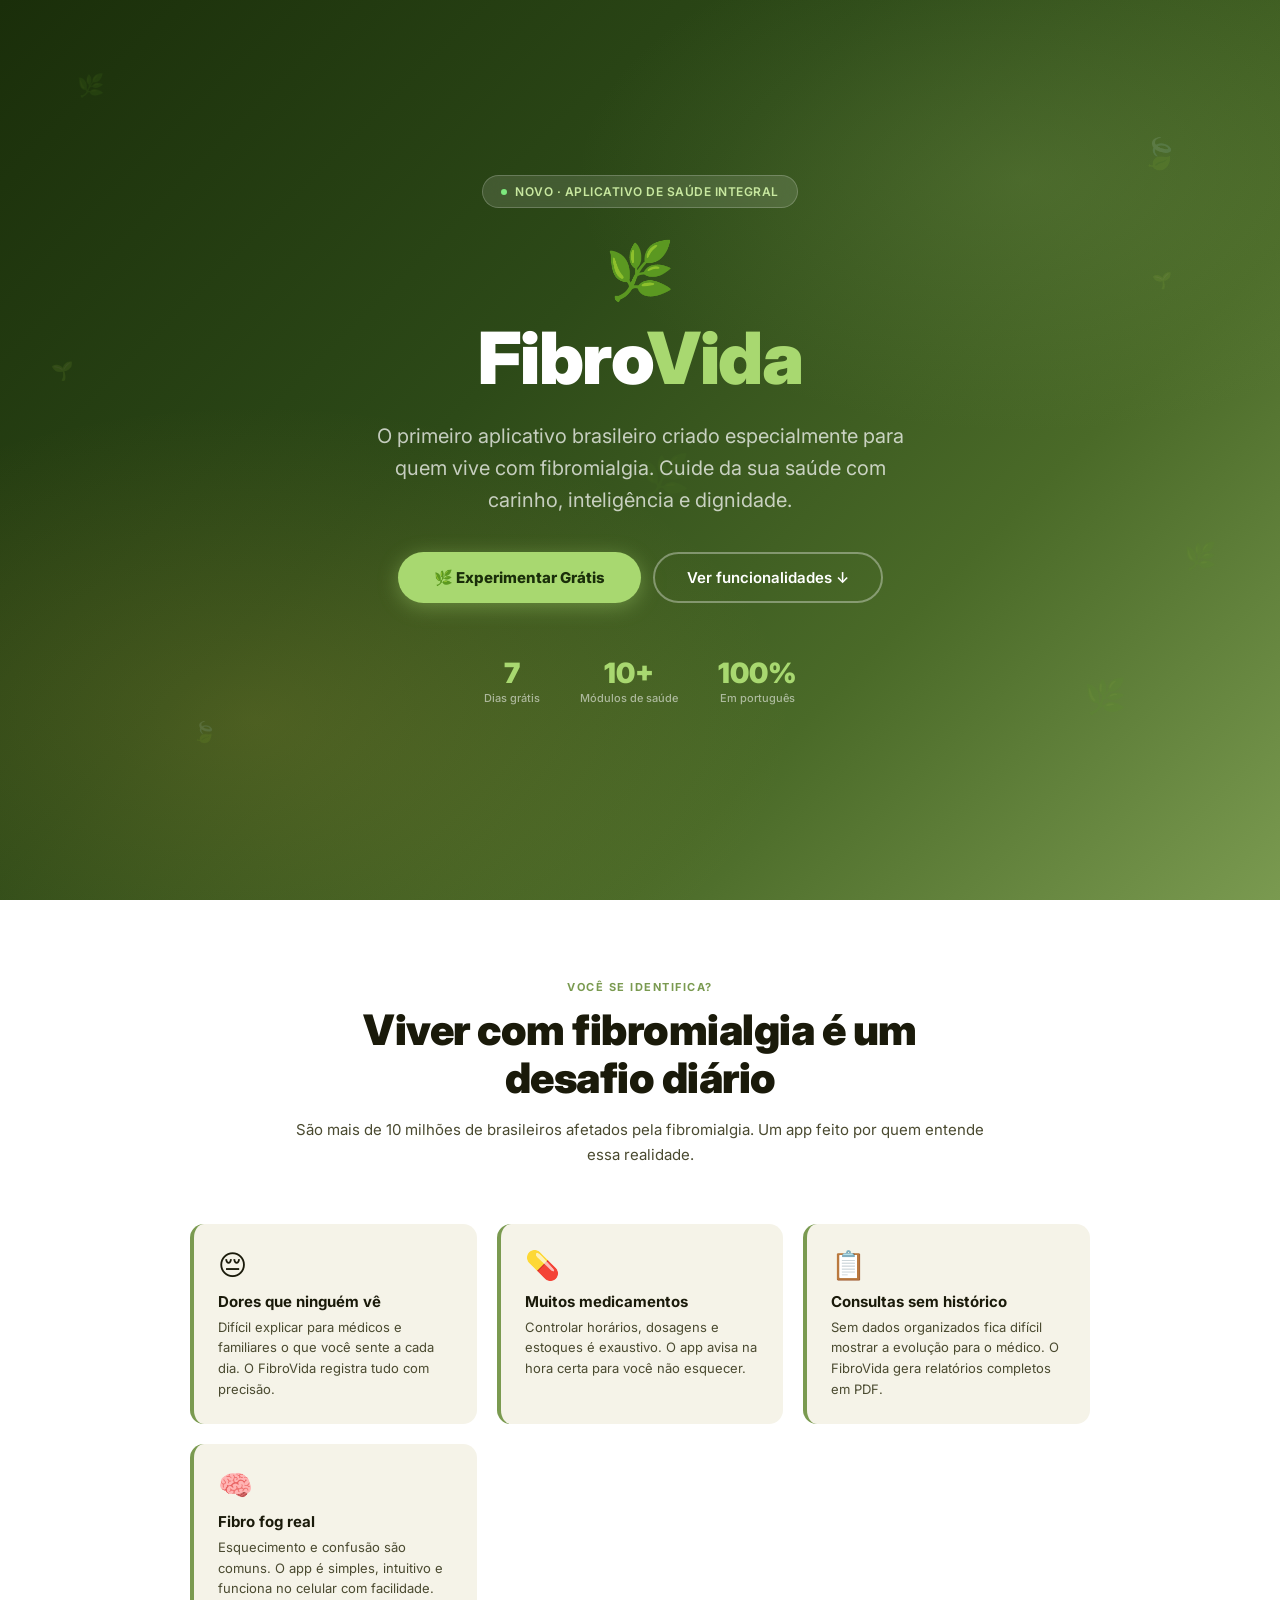
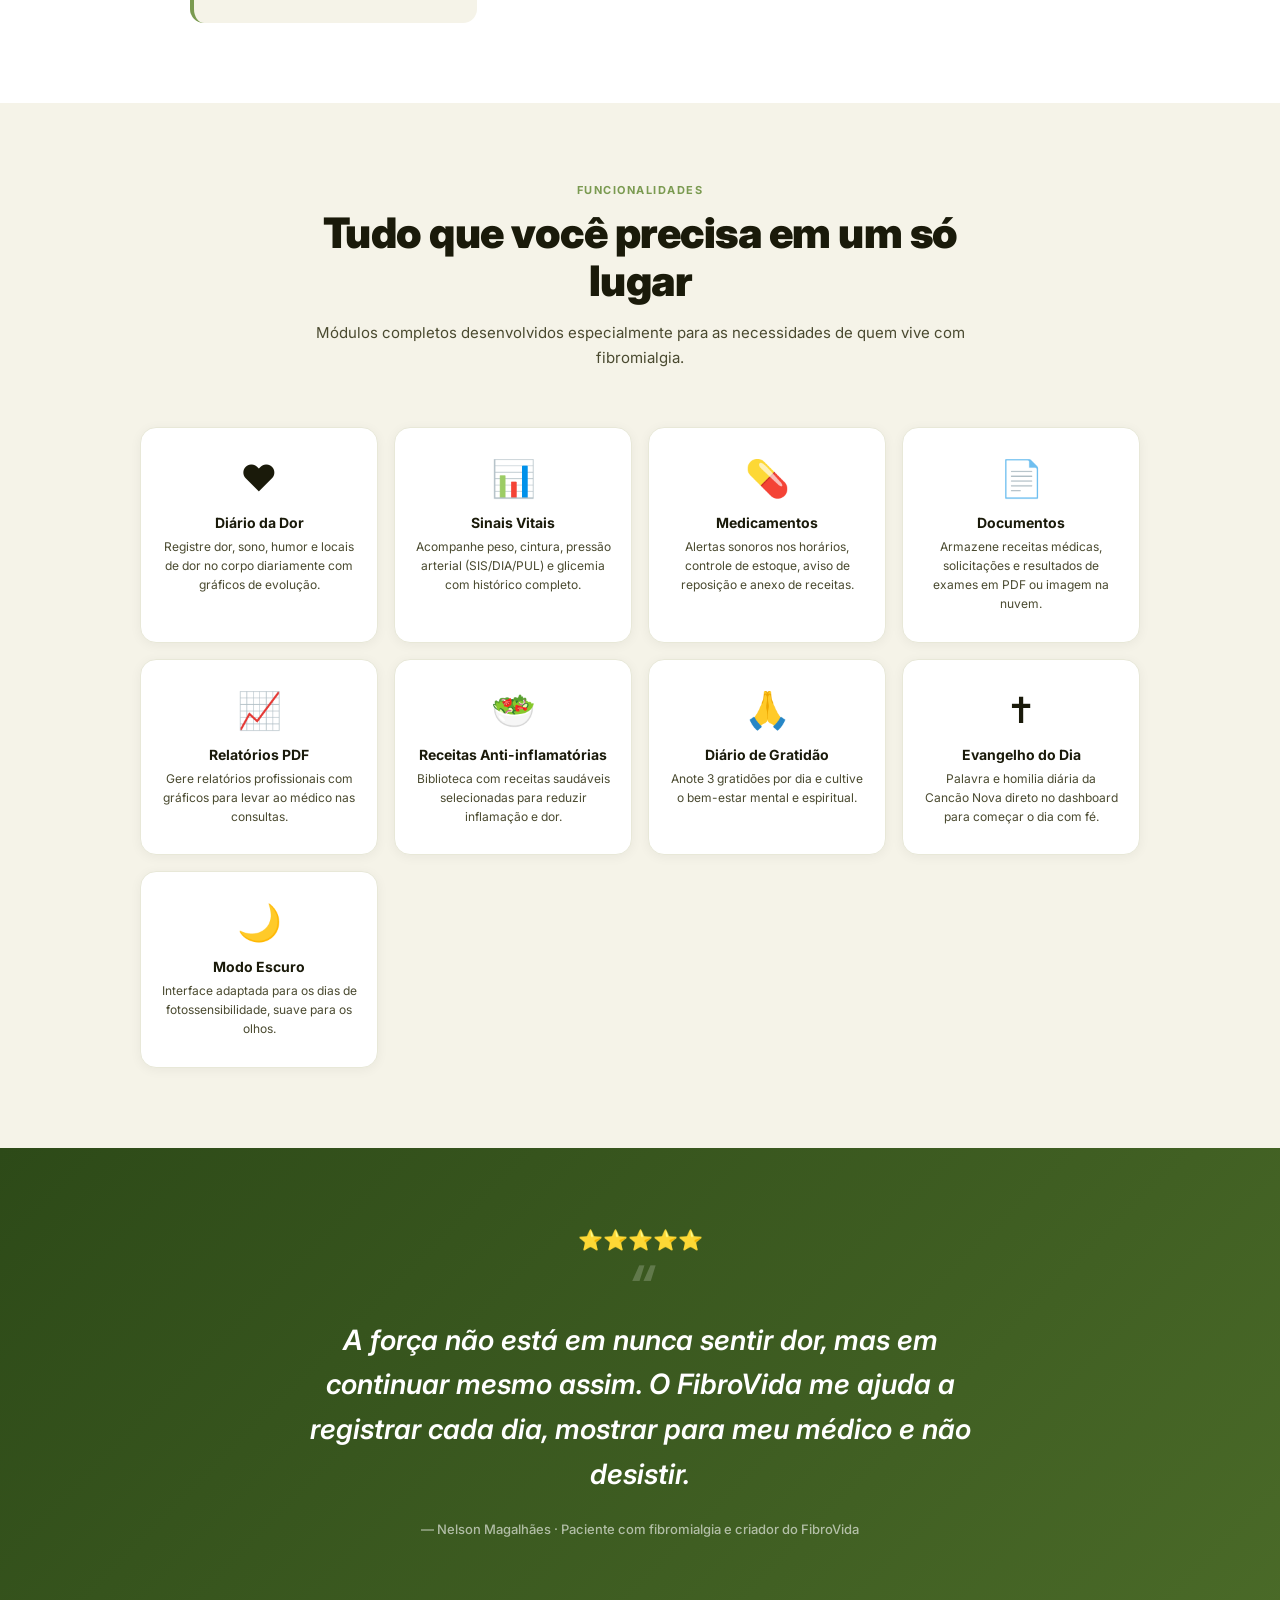
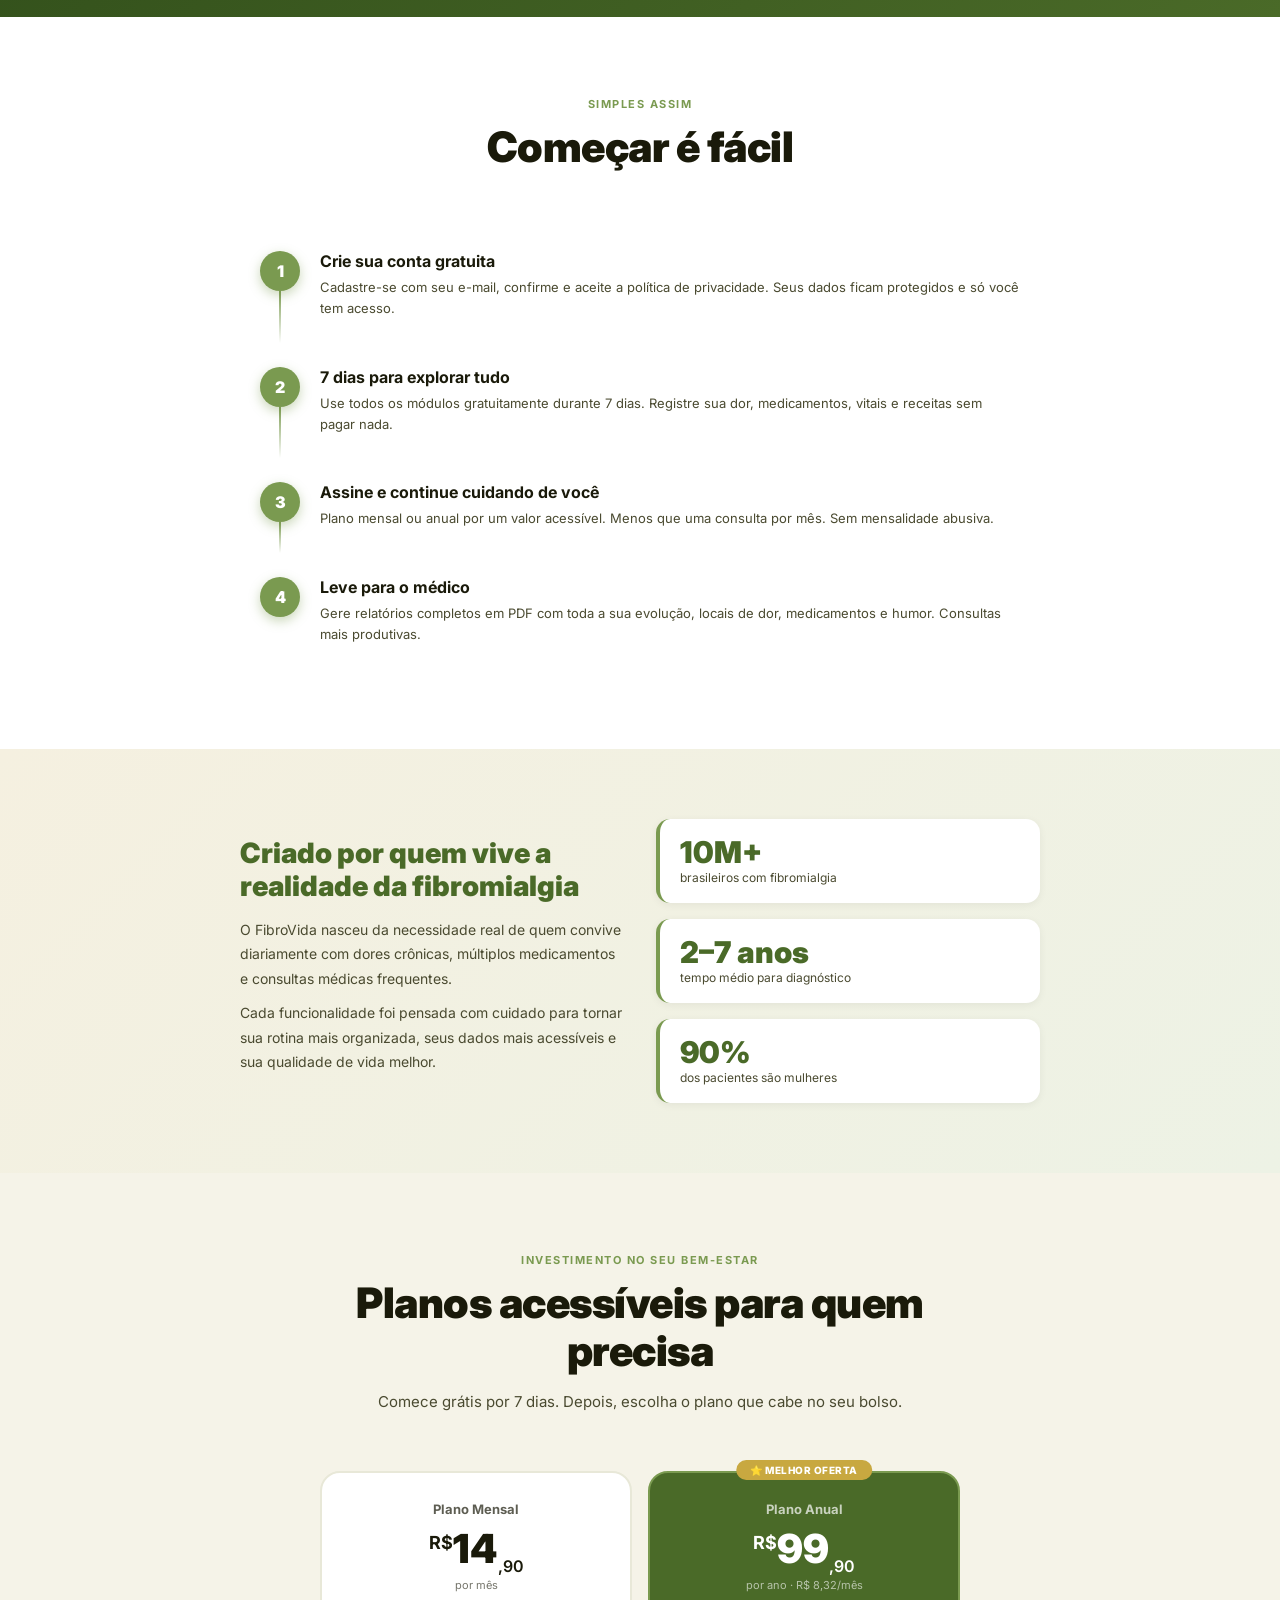
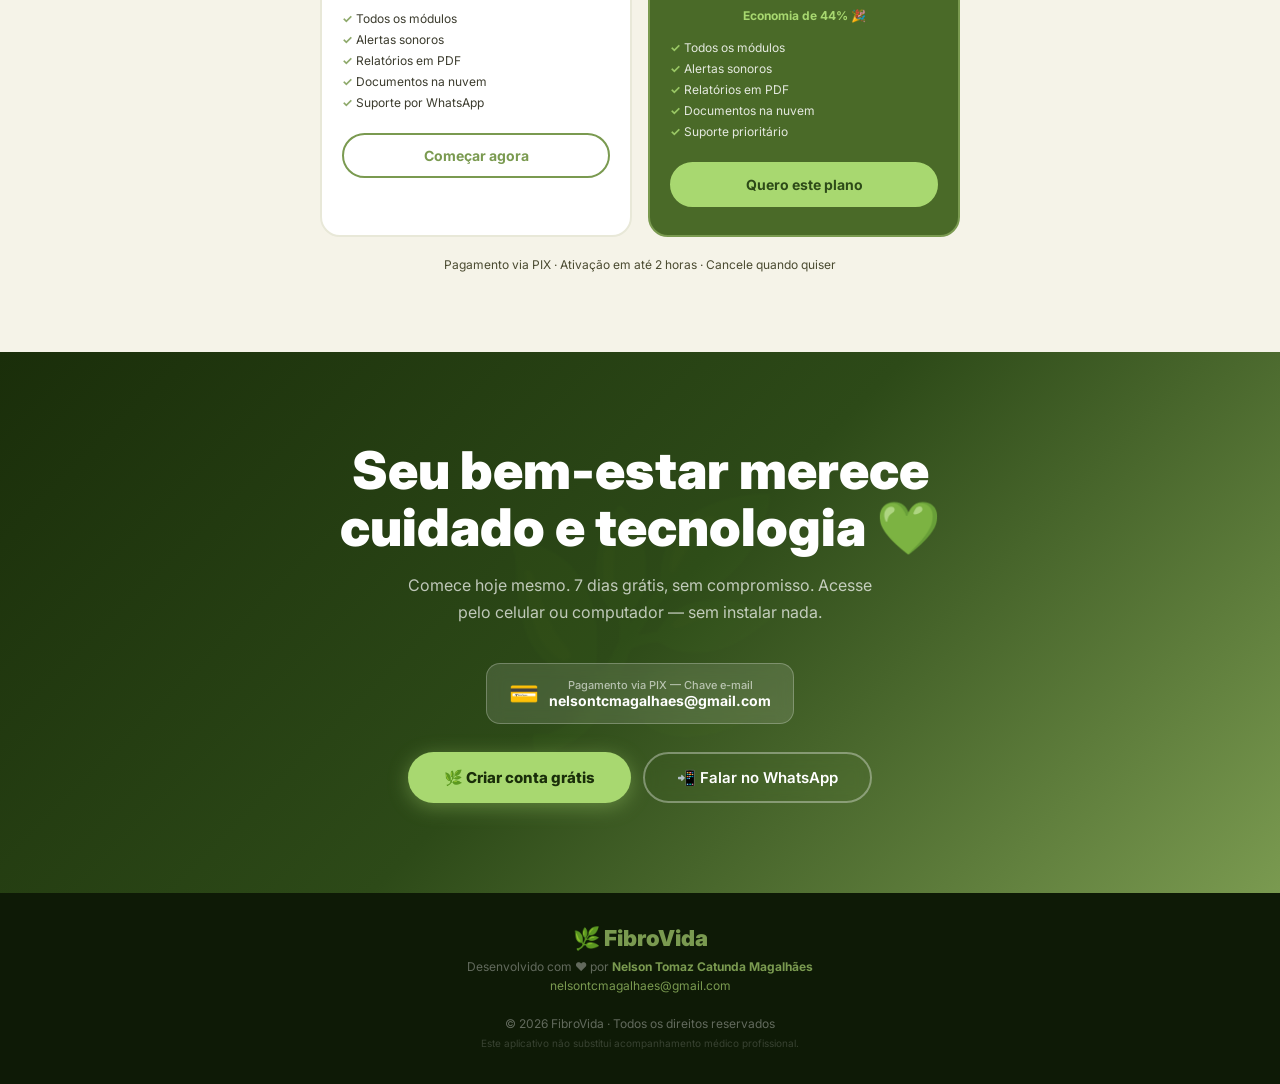
==== apresentacao.html @ b227aeb2 "🌿 FibroVida — versão inicial completa App para gerenciamento de fibromialgia com: - Diário da dor, s" ====
<!DOCTYPE html>
<html lang="pt-BR">
<head>
  <meta charset="UTF-8" />
  <meta name="viewport" content="width=device-width, initial-scale=1.0" />
  <title>FibroVida — Seu bem-estar em primeiro lugar</title>
  <link rel="preconnect" href="https://fonts.googleapis.com" />
  <link href="https://fonts.googleapis.com/css2?family=Inter:wght@300;400;500;600;700;800;900&display=swap" rel="stylesheet" />
  <style>
    *, *::before, *::after { box-sizing: border-box; margin: 0; padding: 0; }

    :root {
      --green:      #7a9a50;
      --green-dark: #4a6a28;
      --green-deep: #2d4a18;
      --gold:       #c8a840;
      --cream:      #f5f3e8;
      --white:      #ffffff;
      --text:       #1a1a0a;
      --text2:      #4a4a30;
    }

    html { scroll-behavior: smooth; }

    body {
      font-family: 'Inter', system-ui, sans-serif;
      background: var(--cream);
      color: var(--text);
      overflow-x: hidden;
    }

    /* ── HERO ── */
    .hero {
      min-height: 100vh;
      background: linear-gradient(135deg, #1a2e0a 0%, #2d4a18 40%, #4a6a28 70%, #7a9a50 100%);
      display: flex; flex-direction: column;
      align-items: center; justify-content: center;
      padding: 60px 24px 80px;
      position: relative; overflow: hidden;
      text-align: center;
    }

    .hero::before {
      content: "";
      position: absolute; inset: 0;
      background:
        radial-gradient(ellipse 60% 50% at 20% 80%, rgba(200,168,64,.18) 0%, transparent 70%),
        radial-gradient(ellipse 50% 40% at 80% 20%, rgba(122,154,80,.25) 0%, transparent 70%);
      pointer-events: none;
    }

    .hero-leaves {
      position: absolute; inset: 0; pointer-events: none; overflow: hidden;
    }
    .leaf {
      position: absolute; font-size: 28px; opacity: .12;
      animation: floatLeaf 8s ease-in-out infinite;
    }
    .leaf:nth-child(1)  { top:8%;  left:6%;  animation-delay:0s;    font-size:22px; }
    .leaf:nth-child(2)  { top:15%; right:8%; animation-delay:1.5s;  font-size:30px; }
    .leaf:nth-child(3)  { top:40%; left:4%;  animation-delay:3s;    font-size:18px; }
    .leaf:nth-child(4)  { top:60%; right:5%; animation-delay:2s;    font-size:26px; }
    .leaf:nth-child(5)  { top:80%; left:15%; animation-delay:4.5s;  font-size:20px; }
    .leaf:nth-child(6)  { top:75%; right:12%;animation-delay:1s;    font-size:34px; }
    .leaf:nth-child(7)  { top:30%; left:90%; animation-delay:5s;    font-size:16px; }
    .leaf:nth-child(8)  { top:50%; left:50%; animation-delay:2.5s;  font-size:40px; opacity:.06; }

    @keyframes floatLeaf {
      0%,100% { transform: translateY(0) rotate(0deg); }
      33%      { transform: translateY(-14px) rotate(8deg); }
      66%      { transform: translateY(8px) rotate(-5deg); }
    }

    .hero-badge {
      display: inline-flex; align-items: center; gap: 8px;
      background: rgba(255,255,255,.12); backdrop-filter: blur(8px);
      border: 1px solid rgba(255,255,255,.2);
      border-radius: 30px; padding: 8px 18px;
      color: #c8e8a0; font-size: 12px; font-weight: 600;
      letter-spacing: .5px; text-transform: uppercase;
      margin-bottom: 28px;
      animation: fadeDown .8s ease both;
    }
    .badge-dot { width: 6px; height: 6px; border-radius: 50%; background: #7de87d; animation: pulseDot 1.6s ease infinite; }
    @keyframes pulseDot { 0%,100%{opacity:1;transform:scale(1)} 50%{opacity:.5;transform:scale(.7)} }

    .hero-logo { font-size: 56px; margin-bottom: 16px; animation: fadeDown .8s .1s ease both; }

    .hero-title {
      font-size: clamp(38px, 8vw, 72px);
      font-weight: 900; color: #fff;
      line-height: 1.05; margin-bottom: 8px;
      letter-spacing: -1.5px;
      animation: fadeDown .8s .2s ease both;
    }
    .hero-title span { color: #a8d870; }

    .hero-sub {
      font-size: clamp(14px, 3vw, 20px);
      color: rgba(255,255,255,.72); font-weight: 400;
      max-width: 540px; line-height: 1.6;
      margin: 16px auto 36px;
      animation: fadeDown .8s .3s ease both;
    }

    .hero-btns {
      display: flex; flex-wrap: wrap; gap: 12px;
      justify-content: center;
      animation: fadeDown .8s .4s ease both;
    }
    .btn-hero-primary {
      background: #a8d870; color: #1a2e0a;
      border: none; border-radius: 50px;
      padding: 16px 36px; font-size: 15px; font-weight: 800;
      cursor: pointer; text-decoration: none; display: inline-block;
      box-shadow: 0 4px 20px rgba(168,216,112,.4);
      transition: transform .2s, box-shadow .2s;
    }
    .btn-hero-primary:hover { transform: translateY(-2px); box-shadow: 0 8px 30px rgba(168,216,112,.5); }

    .btn-hero-outline {
      background: transparent; color: #fff;
      border: 2px solid rgba(255,255,255,.35); border-radius: 50px;
      padding: 14px 32px; font-size: 15px; font-weight: 600;
      cursor: pointer; text-decoration: none; display: inline-block;
      backdrop-filter: blur(8px);
      transition: border-color .2s, background .2s;
    }
    .btn-hero-outline:hover { border-color: #fff; background: rgba(255,255,255,.1); }

    .hero-stats {
      display: flex; gap: 40px; margin-top: 56px;
      animation: fadeDown .8s .5s ease both;
    }
    .hstat { text-align: center; }
    .hstat-val { font-size: 28px; font-weight: 900; color: #a8d870; line-height: 1; }
    .hstat-lbl { font-size: 11px; color: rgba(255,255,255,.55); margin-top: 4px; font-weight: 500; }

    @keyframes fadeDown {
      from { opacity:0; transform: translateY(-20px); }
      to   { opacity:1; transform: translateY(0); }
    }

    /* ── SEÇÃO GENÉRICA ── */
    .section { padding: 80px 24px; }
    .section-center { text-align: center; max-width: 700px; margin: 0 auto 56px; }
    .section-eyebrow {
      font-size: 11px; font-weight: 700; letter-spacing: 1.5px;
      text-transform: uppercase; color: var(--green);
      margin-bottom: 12px;
    }
    .section-title {
      font-size: clamp(26px, 5vw, 42px); font-weight: 900;
      color: var(--text); line-height: 1.15; letter-spacing: -.5px;
    }
    .section-desc { font-size: 15px; color: var(--text2); line-height: 1.7; margin-top: 14px; }

    /* ── PROBLEMA ── */
    .problema { background: #fff; }
    .problema-grid {
      max-width: 900px; margin: 0 auto;
      display: grid; grid-template-columns: repeat(auto-fit, minmax(240px,1fr));
      gap: 20px;
    }
    .problema-item {
      background: var(--cream); border-radius: 14px;
      padding: 24px; border-left: 4px solid var(--green);
    }
    .problema-item .pi-icon { font-size: 28px; margin-bottom: 10px; }
    .problema-item h3 { font-size: 15px; font-weight: 700; color: var(--text); margin-bottom: 6px; }
    .problema-item p  { font-size: 13px; color: var(--text2); line-height: 1.6; }

    /* ── FEATURES ── */
    .features { background: var(--cream); }
    .features-grid {
      max-width: 1000px; margin: 0 auto;
      display: grid; grid-template-columns: repeat(auto-fit, minmax(200px,1fr));
      gap: 16px;
    }
    .feat-card {
      background: #fff; border-radius: 16px;
      padding: 28px 20px; text-align: center;
      border: 1px solid #e8e8d8;
      box-shadow: 0 2px 12px rgba(0,0,0,.05);
      transition: transform .2s, box-shadow .2s;
    }
    .feat-card:hover { transform: translateY(-4px); box-shadow: 0 8px 24px rgba(0,0,0,.10); }
    .feat-icon { font-size: 36px; margin-bottom: 14px; display: block; }
    .feat-name { font-size: 14px; font-weight: 700; color: var(--text); margin-bottom: 6px; }
    .feat-desc { font-size: 12px; color: var(--text2); line-height: 1.6; }

    /* ── DEPOIMENTO ── */
    .depoimento {
      background: linear-gradient(135deg, var(--green-deep) 0%, var(--green-dark) 100%);
      padding: 80px 24px; text-align: center;
    }
    .depoimento-quote {
      font-size: clamp(18px, 4vw, 28px); font-weight: 600;
      color: #fff; line-height: 1.6; max-width: 680px;
      margin: 0 auto 24px; font-style: italic;
    }
    .depoimento-quote::before { content: "\201C"; font-size: 60px; color: rgba(255,255,255,.2); display: block; line-height: .5; margin-bottom: 16px; }
    .depoimento-autor { font-size: 13px; color: rgba(255,255,255,.6); font-weight: 500; }
    .depoimento-stars { font-size: 20px; margin-bottom: 20px; color: #f0c040; }

    /* ── COMO FUNCIONA ── */
    .como { background: #fff; }
    .como-steps {
      max-width: 760px; margin: 0 auto;
      display: flex; flex-direction: column; gap: 0;
    }
    .como-step {
      display: flex; gap: 20px; align-items: flex-start;
      padding: 24px 0; position: relative;
    }
    .como-step:not(:last-child)::after {
      content: ""; position: absolute;
      left: 19px; top: 64px; bottom: 0;
      width: 2px; background: linear-gradient(to bottom, var(--green) 0%, transparent 100%);
    }
    .step-num {
      width: 40px; height: 40px; border-radius: 50%;
      background: var(--green); color: #fff;
      display: flex; align-items: center; justify-content: center;
      font-size: 16px; font-weight: 900; flex-shrink: 0;
      box-shadow: 0 4px 12px rgba(122,154,80,.4);
    }
    .step-body h3 { font-size: 16px; font-weight: 700; color: var(--text); margin-bottom: 6px; }
    .step-body p  { font-size: 13px; color: var(--text2); line-height: 1.6; }

    /* ── PLANOS ── */
    .planos { background: var(--cream); }
    .planos-grid {
      max-width: 640px; margin: 0 auto;
      display: grid; grid-template-columns: 1fr 1fr; gap: 16px;
    }
    .plano-card {
      background: #fff; border: 2px solid #e8e8d8;
      border-radius: 20px; padding: 28px 20px; text-align: center;
      position: relative; transition: transform .2s;
    }
    .plano-card:hover { transform: translateY(-3px); }
    .plano-card.destaque { border-color: var(--green); background: var(--green-dark); color: #fff; }
    .plano-badge {
      position: absolute; top: -13px; left: 50%; transform: translateX(-50%);
      background: var(--gold); color: #fff; font-size: 10px; font-weight: 800;
      padding: 4px 14px; border-radius: 20px; letter-spacing: .5px; text-transform: uppercase;
      white-space: nowrap;
    }
    .plano-nome { font-size: 13px; font-weight: 700; margin-bottom: 12px; opacity: .7; }
    .plano-preco { font-size: 40px; font-weight: 900; line-height: 1; }
    .plano-preco sub { font-size: 16px; font-weight: 600; }
    .plano-preco sup { font-size: 18px; font-weight: 700; }
    .plano-periodo { font-size: 11px; opacity: .6; margin-top: 4px; margin-bottom: 16px; }
    .plano-economia { font-size: 12px; color: #a8d870; font-weight: 700; margin-bottom: 14px; }
    .plano-itens { list-style: none; text-align: left; margin-bottom: 20px; }
    .plano-itens li { font-size: 12px; padding: 3px 0; opacity: .85; }
    .plano-itens li::before { content: "✓ "; color: var(--green); font-weight: 700; }
    .plano-card.destaque .plano-itens li::before { color: #a8d870; }
    .btn-plano {
      display: block; width: 100%; padding: 12px;
      border-radius: 50px; font-size: 14px; font-weight: 700;
      border: 2px solid var(--green); color: var(--green);
      background: transparent; cursor: pointer;
      text-decoration: none; transition: all .2s;
    }
    .plano-card.destaque .btn-plano { background: #a8d870; color: var(--green-deep); border-color: #a8d870; }
    .btn-plano:hover { background: var(--green); color: #fff; border-color: var(--green); }

    /* ── FIBROMIALGIA INFO ── */
    .fibro-info {
      background: linear-gradient(135deg, #f5f0e0 0%, #edf2e5 100%);
      padding: 70px 24px;
    }
    .fibro-inner { max-width: 800px; margin: 0 auto; display: grid; grid-template-columns: 1fr 1fr; gap: 32px; align-items: center; }
    .fibro-texto h2 { font-size: 28px; font-weight: 900; color: var(--green-dark); margin-bottom: 14px; line-height: 1.2; }
    .fibro-texto p  { font-size: 14px; color: var(--text2); line-height: 1.75; margin-bottom: 10px; }
    .fibro-stats    { display: flex; flex-direction: column; gap: 16px; }
    .fibro-stat {
      background: #fff; border-radius: 14px; padding: 18px 20px;
      border-left: 4px solid var(--green); box-shadow: 0 2px 8px rgba(0,0,0,.06);
    }
    .fibro-stat-val { font-size: 30px; font-weight: 900; color: var(--green-dark); line-height: 1; }
    .fibro-stat-lbl { font-size: 12px; color: var(--text2); margin-top: 3px; }

    /* ── CTA FINAL ── */
    .cta-final {
      background: linear-gradient(135deg, #1a2e0a 0%, #2d4a18 50%, #7a9a50 100%);
      padding: 90px 24px; text-align: center; position: relative; overflow: hidden;
    }
    .cta-final::before {
      content: "🌿"; font-size: 240px; position: absolute;
      top: 50%; left: 50%; transform: translate(-50%,-50%);
      opacity: .04; pointer-events: none;
    }
    .cta-final h2 { font-size: clamp(28px, 6vw, 52px); font-weight: 900; color: #fff; margin-bottom: 16px; line-height: 1.1; }
    .cta-final p  { font-size: 16px; color: rgba(255,255,255,.7); max-width: 480px; margin: 0 auto 36px; line-height: 1.7; }
    .cta-pix {
      display: inline-flex; align-items: center; gap: 10px;
      background: rgba(255,255,255,.12); border: 1px solid rgba(255,255,255,.25);
      border-radius: 14px; padding: 14px 22px; margin-bottom: 28px;
      backdrop-filter: blur(8px);
    }
    .cta-pix-label { font-size: 11px; color: rgba(255,255,255,.6); font-weight: 500; }
    .cta-pix-key   { font-size: 14px; color: #fff; font-weight: 700; }

    /* ── FOOTER ── */
    footer {
      background: #0e1a06; padding: 32px 24px; text-align: center;
    }
    footer .f-logo { font-size: 22px; font-weight: 900; color: #7a9a50; margin-bottom: 6px; }
    footer p { font-size: 12px; color: rgba(255,255,255,.35); line-height: 1.6; }
    footer a { color: #7a9a50; text-decoration: none; }

    /* ── RESPONSIVO ── */
    @media (max-width: 600px) {
      .hero-stats { gap: 24px; }
      .hstat-val  { font-size: 22px; }
      .planos-grid { grid-template-columns: 1fr; }
      .fibro-inner { grid-template-columns: 1fr; }
      .como-step::after { display: none; }
    }

    /* ── ANIMAÇÃO ENTRADA ── */
    .reveal {
      opacity: 0; transform: translateY(30px);
      transition: opacity .7s ease, transform .7s ease;
    }
    .reveal.visible { opacity: 1; transform: translateY(0); }
  </style>
</head>
<body>

<!-- ═══════════════════════════════════════════
     HERO
═══════════════════════════════════════════ -->
<section class="hero">
  <div class="hero-leaves">
    <span class="leaf">🌿</span><span class="leaf">🍃</span>
    <span class="leaf">🌱</span><span class="leaf">🌿</span>
    <span class="leaf">🍃</span><span class="leaf">🌿</span>
    <span class="leaf">🌱</span><span class="leaf">🌿</span>
  </div>

  <div class="hero-badge">
    <span class="badge-dot"></span>
    Novo · Aplicativo de Saúde Integral
  </div>

  <div class="hero-logo">🌿</div>

  <h1 class="hero-title">
    Fibro<span>Vida</span>
  </h1>

  <p class="hero-sub">
    O primeiro aplicativo brasileiro criado especialmente para quem vive com fibromialgia.
    Cuide da sua saúde com carinho, inteligência e dignidade.
  </p>

  <div class="hero-btns">
    <a href="index.html" class="btn-hero-primary">🌿 Experimentar Grátis</a>
    <a href="#funcionalidades" class="btn-hero-outline">Ver funcionalidades ↓</a>
  </div>

  <div class="hero-stats">
    <div class="hstat">
      <div class="hstat-val">7</div>
      <div class="hstat-lbl">Dias grátis</div>
    </div>
    <div class="hstat">
      <div class="hstat-val">10+</div>
      <div class="hstat-lbl">Módulos de saúde</div>
    </div>
    <div class="hstat">
      <div class="hstat-val">100%</div>
      <div class="hstat-lbl">Em português</div>
    </div>
  </div>
</section>

<!-- ═══════════════════════════════════════════
     PROBLEMA
═══════════════════════════════════════════ -->
<section class="section problema">
  <div class="section-center reveal">
    <div class="section-eyebrow">Você se identifica?</div>
    <h2 class="section-title">Viver com fibromialgia é um desafio diário</h2>
    <p class="section-desc">São mais de 10 milhões de brasileiros afetados pela fibromialgia. Um app feito por quem entende essa realidade.</p>
  </div>
  <div class="problema-grid">
    <div class="problema-item reveal">
      <div class="pi-icon">😔</div>
      <h3>Dores que ninguém vê</h3>
      <p>Difícil explicar para médicos e familiares o que você sente a cada dia. O FibroVida registra tudo com precisão.</p>
    </div>
    <div class="problema-item reveal">
      <div class="pi-icon">💊</div>
      <h3>Muitos medicamentos</h3>
      <p>Controlar horários, dosagens e estoques é exaustivo. O app avisa na hora certa para você não esquecer.</p>
    </div>
    <div class="problema-item reveal">
      <div class="pi-icon">📋</div>
      <h3>Consultas sem histórico</h3>
      <p>Sem dados organizados fica difícil mostrar a evolução para o médico. O FibroVida gera relatórios completos em PDF.</p>
    </div>
    <div class="problema-item reveal">
      <div class="pi-icon">🧠</div>
      <h3>Fibro fog real</h3>
      <p>Esquecimento e confusão são comuns. O app é simples, intuitivo e funciona no celular com facilidade.</p>
    </div>
  </div>
</section>

<!-- ═══════════════════════════════════════════
     FUNCIONALIDADES
═══════════════════════════════════════════ -->
<section class="section features" id="funcionalidades">
  <div class="section-center reveal">
    <div class="section-eyebrow">Funcionalidades</div>
    <h2 class="section-title">Tudo que você precisa em um só lugar</h2>
    <p class="section-desc">Módulos completos desenvolvidos especialmente para as necessidades de quem vive com fibromialgia.</p>
  </div>
  <div class="features-grid">
    <div class="feat-card reveal">
      <span class="feat-icon">❤️</span>
      <div class="feat-name">Diário da Dor</div>
      <div class="feat-desc">Registre dor, sono, humor e locais de dor no corpo diariamente com gráficos de evolução.</div>
    </div>
    <div class="feat-card reveal">
      <span class="feat-icon">📊</span>
      <div class="feat-name">Sinais Vitais</div>
      <div class="feat-desc">Acompanhe peso, cintura, pressão arterial (SIS/DIA/PUL) e glicemia com histórico completo.</div>
    </div>
    <div class="feat-card reveal">
      <span class="feat-icon">💊</span>
      <div class="feat-name">Medicamentos</div>
      <div class="feat-desc">Alertas sonoros nos horários, controle de estoque, aviso de reposição e anexo de receitas.</div>
    </div>
    <div class="feat-card reveal">
      <span class="feat-icon">📄</span>
      <div class="feat-name">Documentos</div>
      <div class="feat-desc">Armazene receitas médicas, solicitações e resultados de exames em PDF ou imagem na nuvem.</div>
    </div>
    <div class="feat-card reveal">
      <span class="feat-icon">📈</span>
      <div class="feat-name">Relatórios PDF</div>
      <div class="feat-desc">Gere relatórios profissionais com gráficos para levar ao médico nas consultas.</div>
    </div>
    <div class="feat-card reveal">
      <span class="feat-icon">🥗</span>
      <div class="feat-name">Receitas Anti-inflamatórias</div>
      <div class="feat-desc">Biblioteca com receitas saudáveis selecionadas para reduzir inflamação e dor.</div>
    </div>
    <div class="feat-card reveal">
      <span class="feat-icon">🙏</span>
      <div class="feat-name">Diário de Gratidão</div>
      <div class="feat-desc">Anote 3 gratidões por dia e cultive o bem-estar mental e espiritual.</div>
    </div>
    <div class="feat-card reveal">
      <span class="feat-icon">✝️</span>
      <div class="feat-name">Evangelho do Dia</div>
      <div class="feat-desc">Palavra e homilia diária da Cancão Nova direto no dashboard para começar o dia com fé.</div>
    </div>
    <div class="feat-card reveal">
      <span class="feat-icon">🌙</span>
      <div class="feat-name">Modo Escuro</div>
      <div class="feat-desc">Interface adaptada para os dias de fotossensibilidade, suave para os olhos.</div>
    </div>
  </div>
</section>

<!-- ═══════════════════════════════════════════
     DEPOIMENTO
═══════════════════════════════════════════ -->
<section class="depoimento">
  <div class="depoimento-stars">⭐⭐⭐⭐⭐</div>
  <p class="depoimento-quote reveal">
    A força não está em nunca sentir dor, mas em continuar mesmo assim.
    O FibroVida me ajuda a registrar cada dia, mostrar para meu médico e não desistir.
  </p>
  <div class="depoimento-autor reveal">— Nelson Magalhães · Paciente com fibromialgia e criador do FibroVida</div>
</section>

<!-- ═══════════════════════════════════════════
     COMO FUNCIONA
═══════════════════════════════════════════ -->
<section class="section como">
  <div class="section-center reveal">
    <div class="section-eyebrow">Simples assim</div>
    <h2 class="section-title">Começar é fácil</h2>
  </div>
  <div class="como-steps">
    <div class="como-step reveal">
      <div class="step-num">1</div>
      <div class="step-body">
        <h3>Crie sua conta gratuita</h3>
        <p>Cadastre-se com seu e-mail, confirme e aceite a política de privacidade. Seus dados ficam protegidos e só você tem acesso.</p>
      </div>
    </div>
    <div class="como-step reveal">
      <div class="step-num">2</div>
      <div class="step-body">
        <h3>7 dias para explorar tudo</h3>
        <p>Use todos os módulos gratuitamente durante 7 dias. Registre sua dor, medicamentos, vitais e receitas sem pagar nada.</p>
      </div>
    </div>
    <div class="como-step reveal">
      <div class="step-num">3</div>
      <div class="step-body">
        <h3>Assine e continue cuidando de você</h3>
        <p>Plano mensal ou anual por um valor acessível. Menos que uma consulta por mês. Sem mensalidade abusiva.</p>
      </div>
    </div>
    <div class="como-step reveal">
      <div class="step-num">4</div>
      <div class="step-body">
        <h3>Leve para o médico</h3>
        <p>Gere relatórios completos em PDF com toda a sua evolução, locais de dor, medicamentos e humor. Consultas mais produtivas.</p>
      </div>
    </div>
  </div>
</section>

<!-- ═══════════════════════════════════════════
     FIBROMIALGIA INFO
═══════════════════════════════════════════ -->
<section class="fibro-info">
  <div class="fibro-inner">
    <div class="fibro-texto reveal">
      <h2>Criado por quem vive a realidade da fibromialgia</h2>
      <p>O FibroVida nasceu da necessidade real de quem convive diariamente com dores crônicas, múltiplos medicamentos e consultas médicas frequentes.</p>
      <p>Cada funcionalidade foi pensada com cuidado para tornar sua rotina mais organizada, seus dados mais acessíveis e sua qualidade de vida melhor.</p>
    </div>
    <div class="fibro-stats">
      <div class="fibro-stat reveal">
        <div class="fibro-stat-val">10M+</div>
        <div class="fibro-stat-lbl">brasileiros com fibromialgia</div>
      </div>
      <div class="fibro-stat reveal">
        <div class="fibro-stat-val">2–7 anos</div>
        <div class="fibro-stat-lbl">tempo médio para diagnóstico</div>
      </div>
      <div class="fibro-stat reveal">
        <div class="fibro-stat-val">90%</div>
        <div class="fibro-stat-lbl">dos pacientes são mulheres</div>
      </div>
    </div>
  </div>
</section>

<!-- ═══════════════════════════════════════════
     PLANOS
═══════════════════════════════════════════ -->
<section class="section planos">
  <div class="section-center reveal">
    <div class="section-eyebrow">Investimento no seu bem-estar</div>
    <h2 class="section-title">Planos acessíveis para quem precisa</h2>
    <p class="section-desc">Comece grátis por 7 dias. Depois, escolha o plano que cabe no seu bolso.</p>
  </div>
  <div class="planos-grid">
    <div class="plano-card reveal">
      <div class="plano-nome">Plano Mensal</div>
      <div class="plano-preco"><sup>R$</sup>14<sub>,90</sub></div>
      <div class="plano-periodo">por mês</div>
      <ul class="plano-itens">
        <li>Todos os módulos</li>
        <li>Alertas sonoros</li>
        <li>Relatórios em PDF</li>
        <li>Documentos na nuvem</li>
        <li>Suporte por WhatsApp</li>
      </ul>
      <a href="index.html" class="btn-plano">Começar agora</a>
    </div>
    <div class="plano-card destaque reveal">
      <div class="plano-badge">⭐ Melhor oferta</div>
      <div class="plano-nome">Plano Anual</div>
      <div class="plano-preco"><sup>R$</sup>99<sub>,90</sub></div>
      <div class="plano-periodo">por ano · R$ 8,32/mês</div>
      <div class="plano-economia">Economia de 44% 🎉</div>
      <ul class="plano-itens">
        <li>Todos os módulos</li>
        <li>Alertas sonoros</li>
        <li>Relatórios em PDF</li>
        <li>Documentos na nuvem</li>
        <li>Suporte prioritário</li>
      </ul>
      <a href="index.html" class="btn-plano">Quero este plano</a>
    </div>
  </div>
  <p style="text-align:center;font-size:12px;color:var(--text2);margin-top:20px">
    Pagamento via PIX · Ativação em até 2 horas · Cancele quando quiser
  </p>
</section>

<!-- ═══════════════════════════════════════════
     CTA FINAL
═══════════════════════════════════════════ -->
<section class="cta-final">
  <h2 class="reveal">Seu bem-estar merece<br>cuidado e tecnologia 💚</h2>
  <p class="reveal">Comece hoje mesmo. 7 dias grátis, sem compromisso. Acesse pelo celular ou computador — sem instalar nada.</p>

  <div class="cta-pix reveal">
    <span style="font-size:24px">💳</span>
    <div>
      <div class="cta-pix-label">Pagamento via PIX — Chave e-mail</div>
      <div class="cta-pix-key">nelsontcmagalhaes@gmail.com</div>
    </div>
  </div>

  <div style="display:flex;flex-wrap:wrap;gap:12px;justify-content:center" class="reveal">
    <a href="index.html" class="btn-hero-primary">🌿 Criar conta grátis</a>
    <a href="https://wa.me/5565992393010?text=Olá!%20Quero%20saber%20mais%20sobre%20o%20FibroVida"
       class="btn-hero-outline" target="_blank">📲 Falar no WhatsApp</a>
  </div>
</section>

<!-- ═══════════════════════════════════════════
     FOOTER
═══════════════════════════════════════════ -->
<footer>
  <div class="f-logo">🌿 FibroVida</div>
  <p>
    Desenvolvido com ❤️ por <strong style="color:#7a9a50">Nelson Tomaz Catunda Magalhães</strong><br>
    <a href="mailto:nelsontcmagalhaes@gmail.com">nelsontcmagalhaes@gmail.com</a><br><br>
    © 2026 FibroVida · Todos os direitos reservados<br>
    <small style="opacity:.5">Este aplicativo não substitui acompanhamento médico profissional.</small>
  </p>
</footer>

<script>
  // Animação de entrada ao rolar
  const observer = new IntersectionObserver(entries => {
    entries.forEach(e => { if (e.isIntersecting) e.target.classList.add("visible"); });
  }, { threshold: 0.12 });
  document.querySelectorAll(".reveal").forEach(el => observer.observe(el));
</script>

</body>
</html>
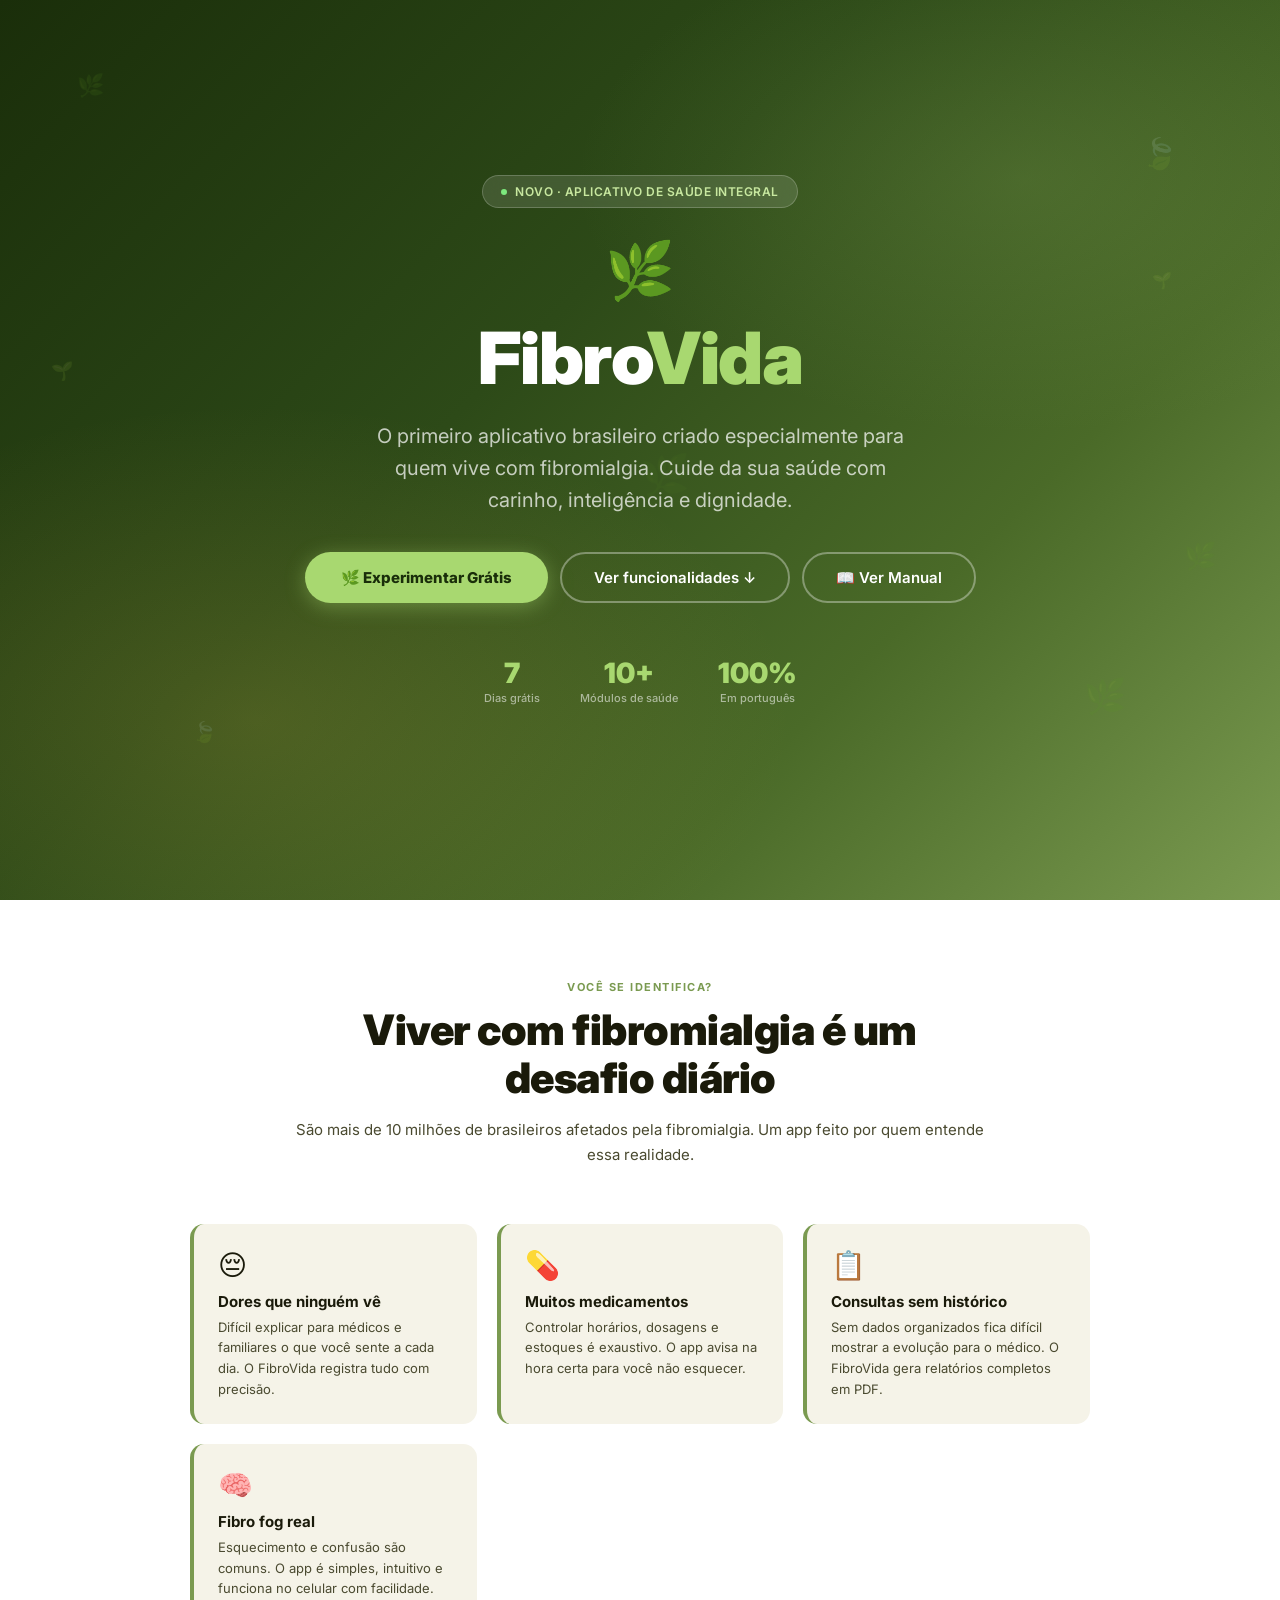
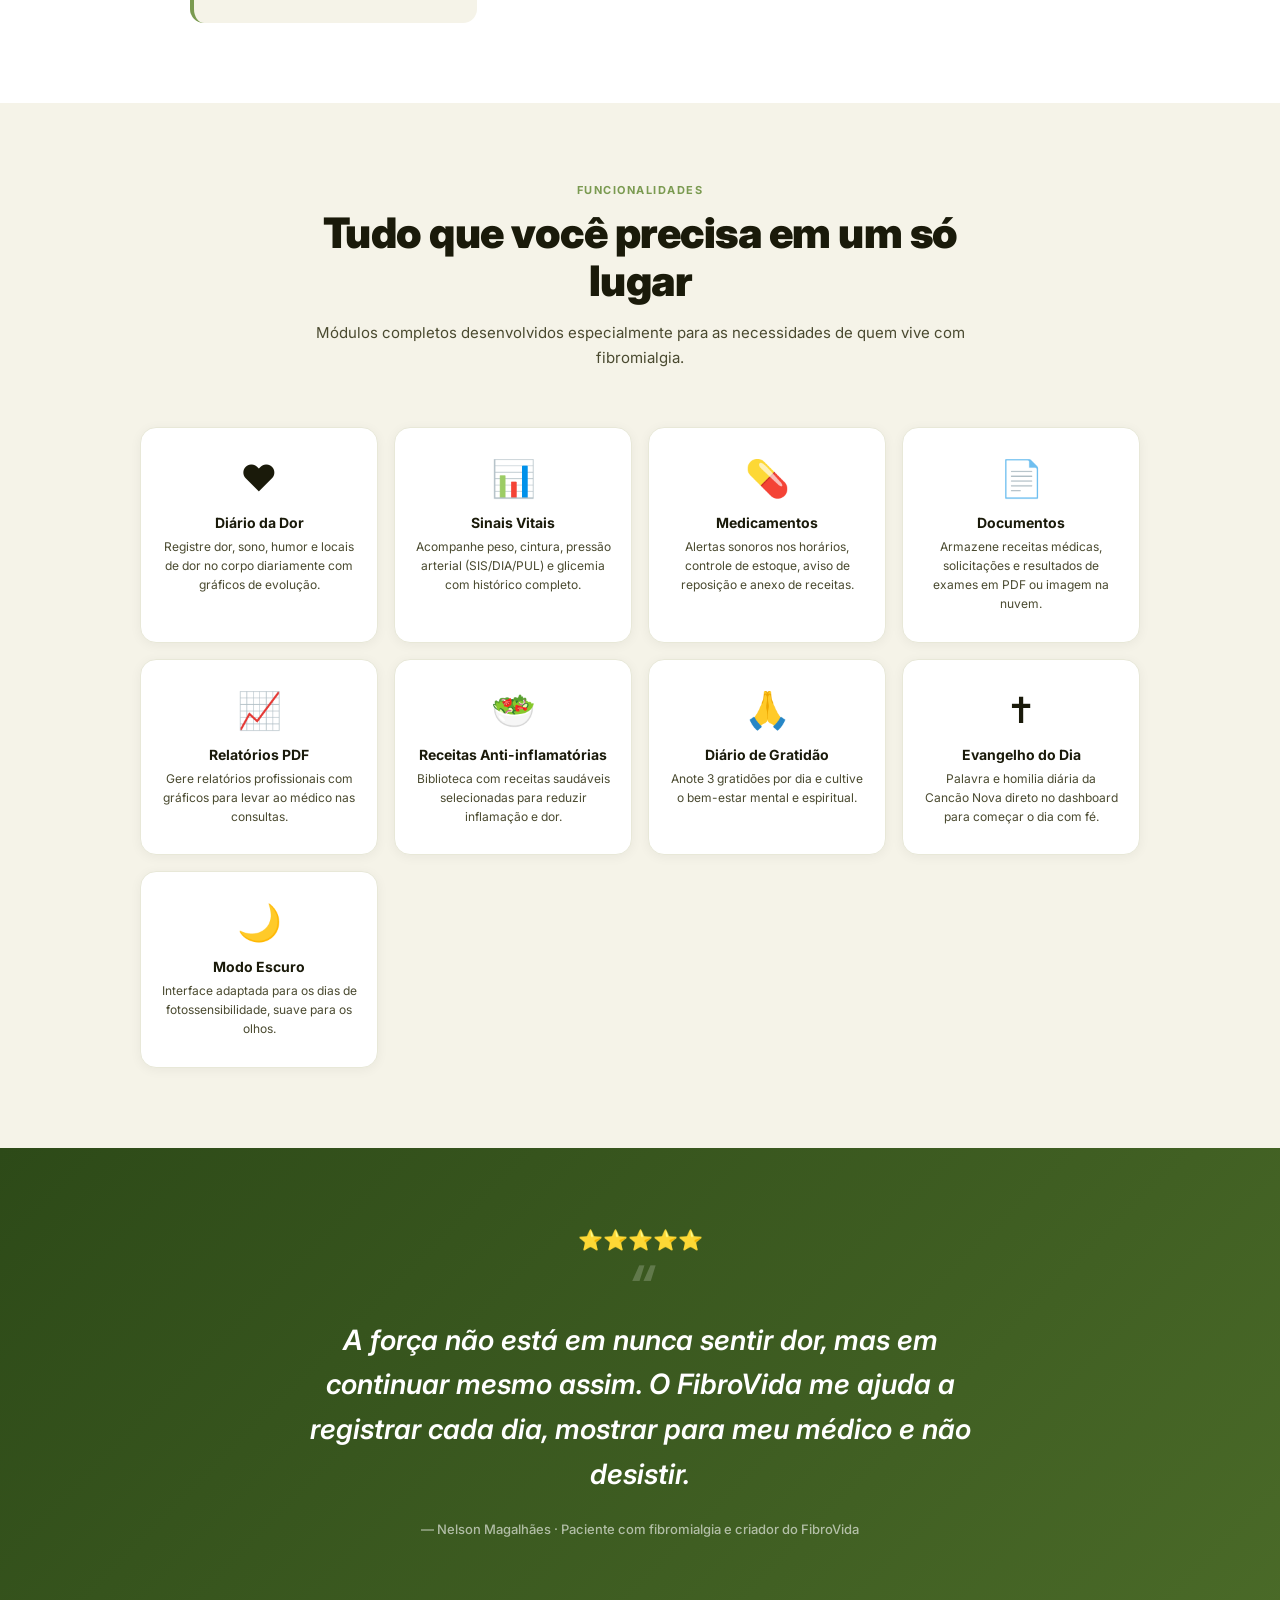
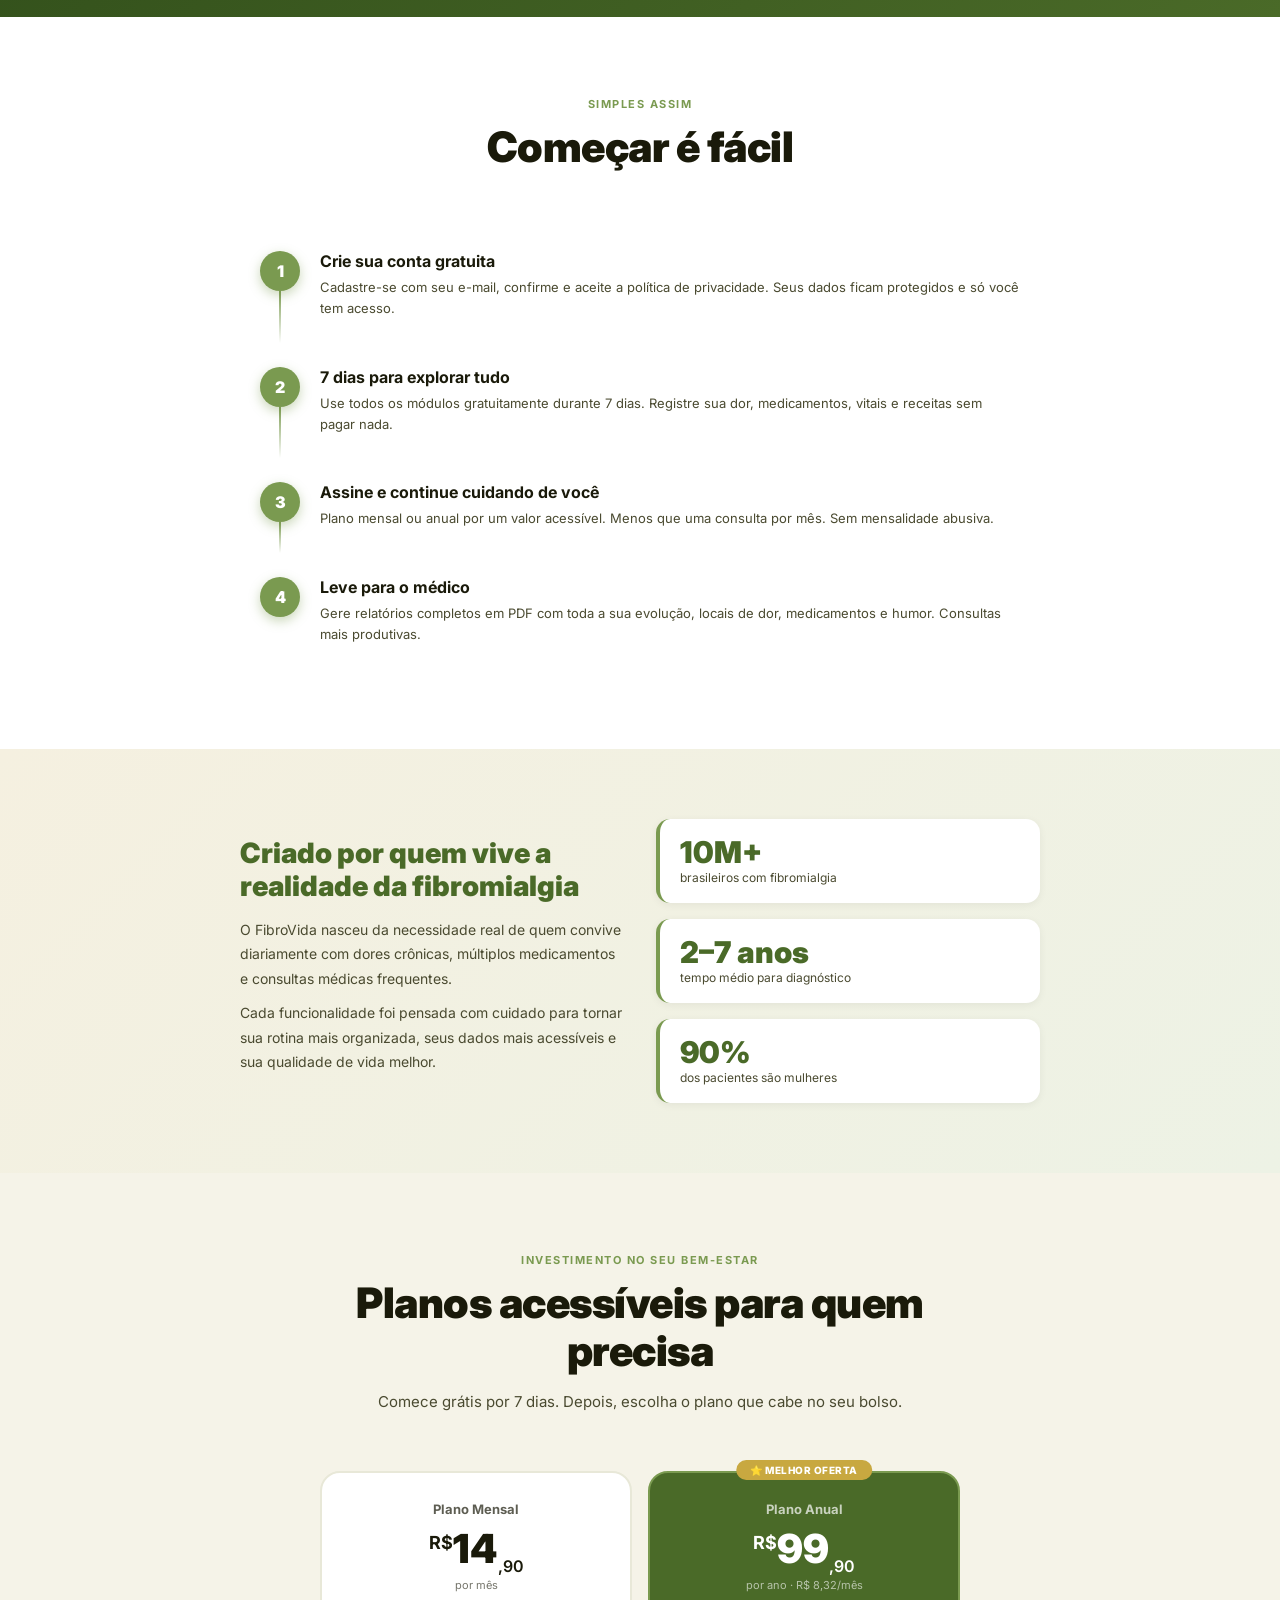
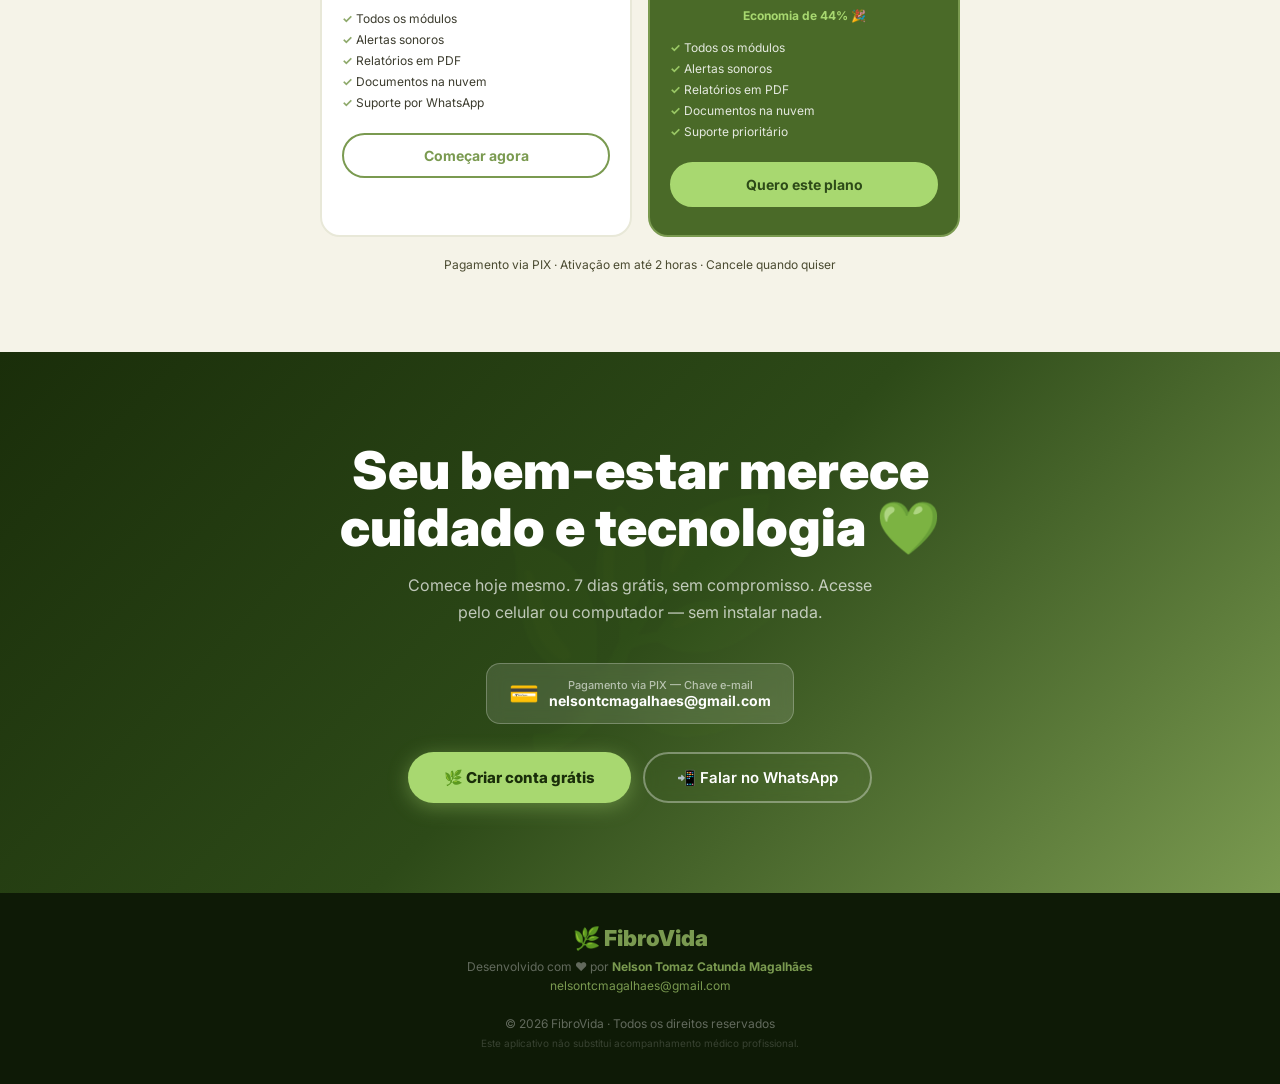
==== commit 45aadb83: "📖 Adiciona manual completo do FibroVida - Cria manual.html com guia completo de 18 seções - Sidebar " ====
--- a/apresentacao.html
+++ b/apresentacao.html
@@ -359,8 +359,9 @@
   </p>
 
   <div class="hero-btns">
-    <a href="index.html" class="btn-hero-primary">🌿 Experimentar Grátis</a>
+    <a href="https://nelsonassembler-svg.github.io/fibrovida/" class="btn-hero-primary">🌿 Experimentar Grátis</a>
     <a href="#funcionalidades" class="btn-hero-outline">Ver funcionalidades ↓</a>
+    <a href="https://nelsonassembler-svg.github.io/fibrovida/manual.html" class="btn-hero-outline" target="_blank">📖 Ver Manual</a>
   </div>
 
   <div class="hero-stats">
@@ -570,7 +571,7 @@
         <li>Documentos na nuvem</li>
         <li>Suporte por WhatsApp</li>
       </ul>
-      <a href="index.html" class="btn-plano">Começar agora</a>
+      <a href="https://nelsonassembler-svg.github.io/fibrovida/" class="btn-plano">Começar agora</a>
     </div>
     <div class="plano-card destaque reveal">
       <div class="plano-badge">⭐ Melhor oferta</div>
@@ -585,7 +586,7 @@
         <li>Documentos na nuvem</li>
         <li>Suporte prioritário</li>
       </ul>
-      <a href="index.html" class="btn-plano">Quero este plano</a>
+      <a href="https://nelsonassembler-svg.github.io/fibrovida/" class="btn-plano">Quero este plano</a>
     </div>
   </div>
   <p style="text-align:center;font-size:12px;color:var(--text2);margin-top:20px">
@@ -609,7 +610,7 @@
   </div>
 
   <div style="display:flex;flex-wrap:wrap;gap:12px;justify-content:center" class="reveal">
-    <a href="index.html" class="btn-hero-primary">🌿 Criar conta grátis</a>
+    <a href="https://nelsonassembler-svg.github.io/fibrovida/" class="btn-hero-primary">🌿 Criar conta grátis</a>
     <a href="https://wa.me/5565992393010?text=Olá!%20Quero%20saber%20mais%20sobre%20o%20FibroVida"
        class="btn-hero-outline" target="_blank">📲 Falar no WhatsApp</a>
   </div>
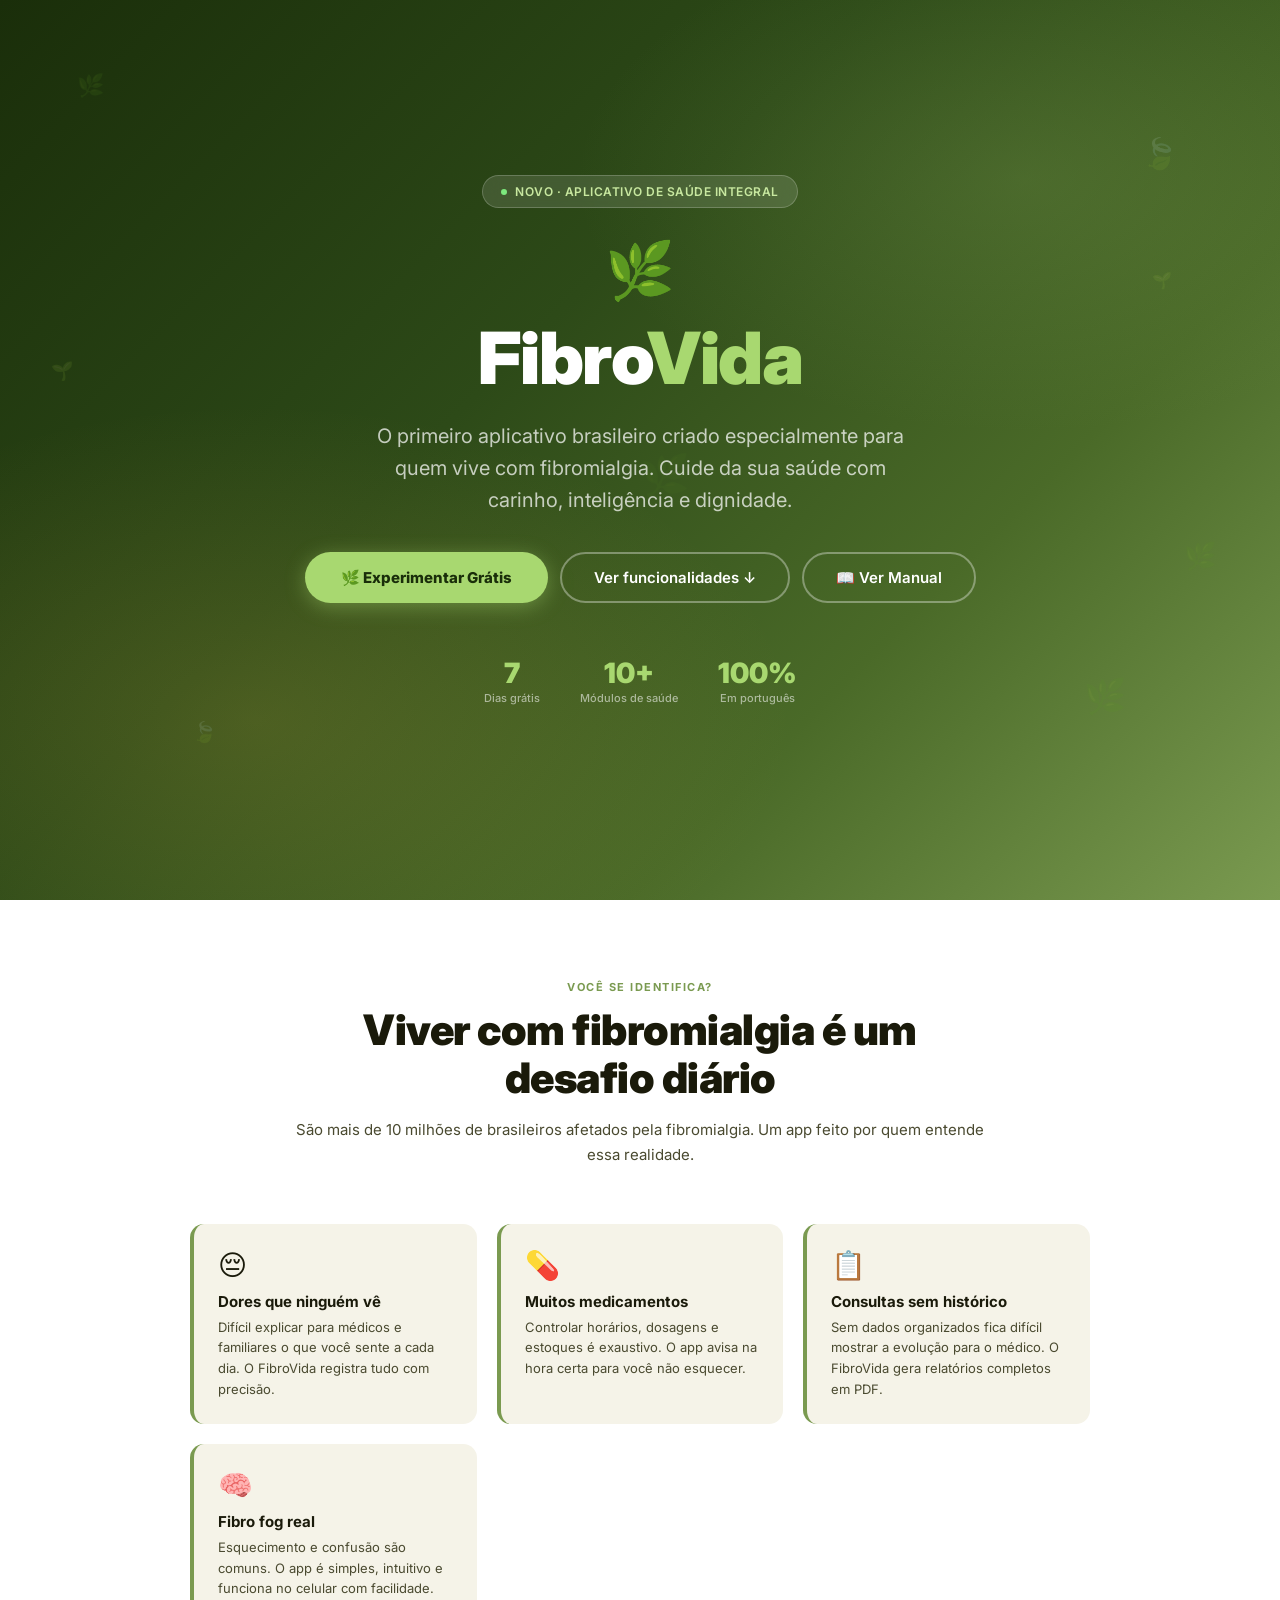
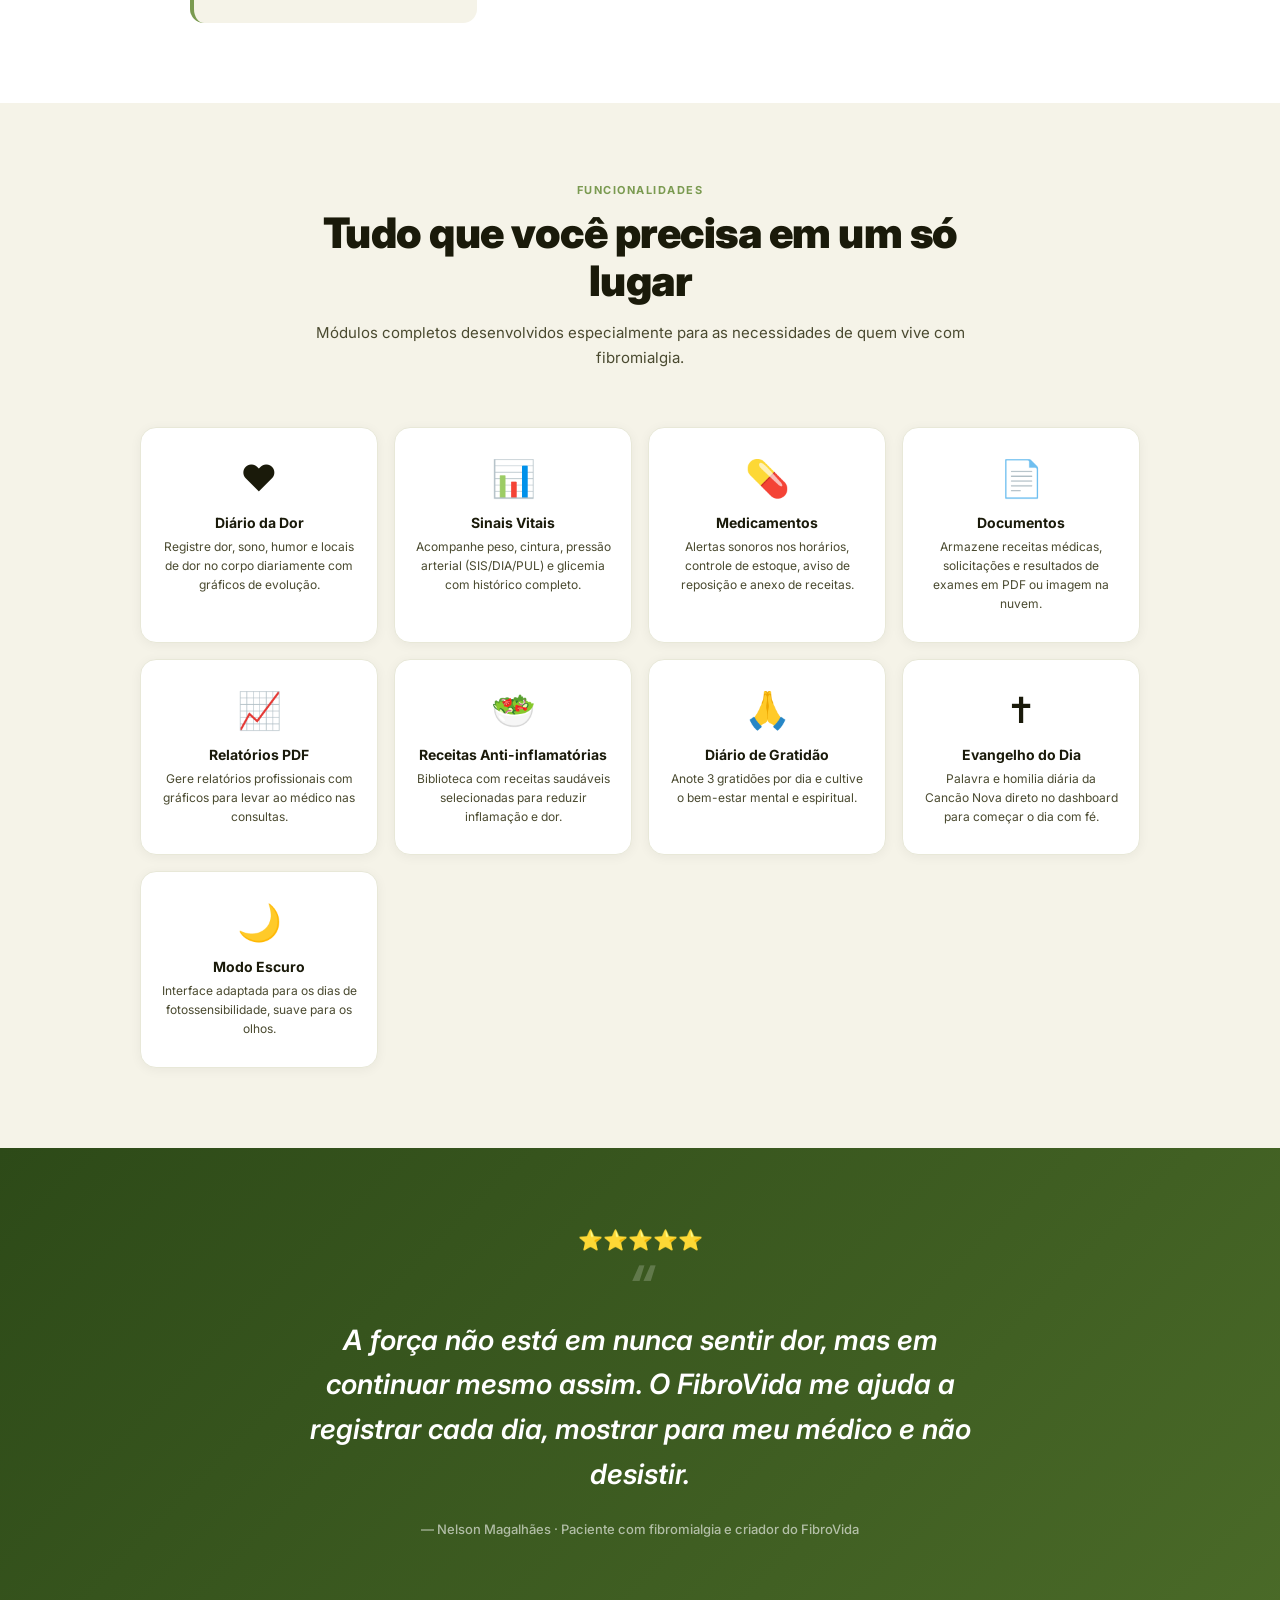
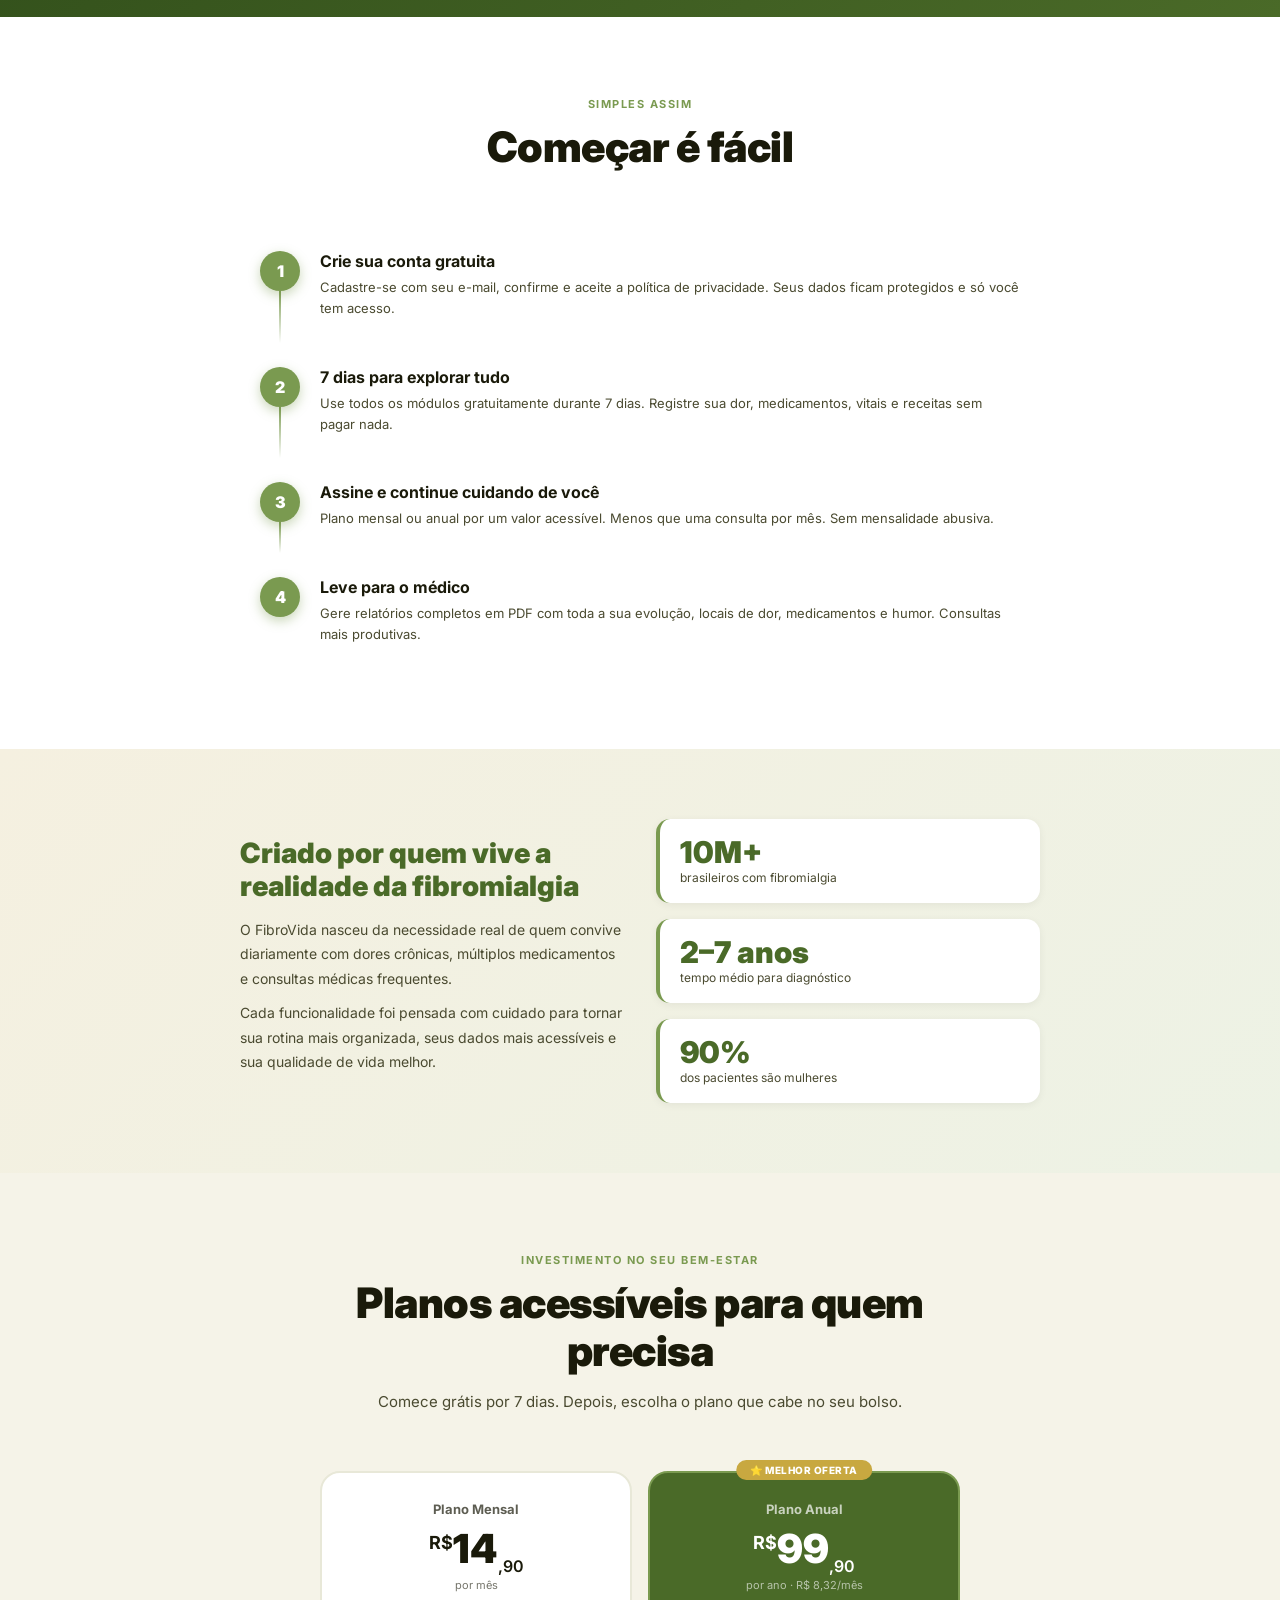
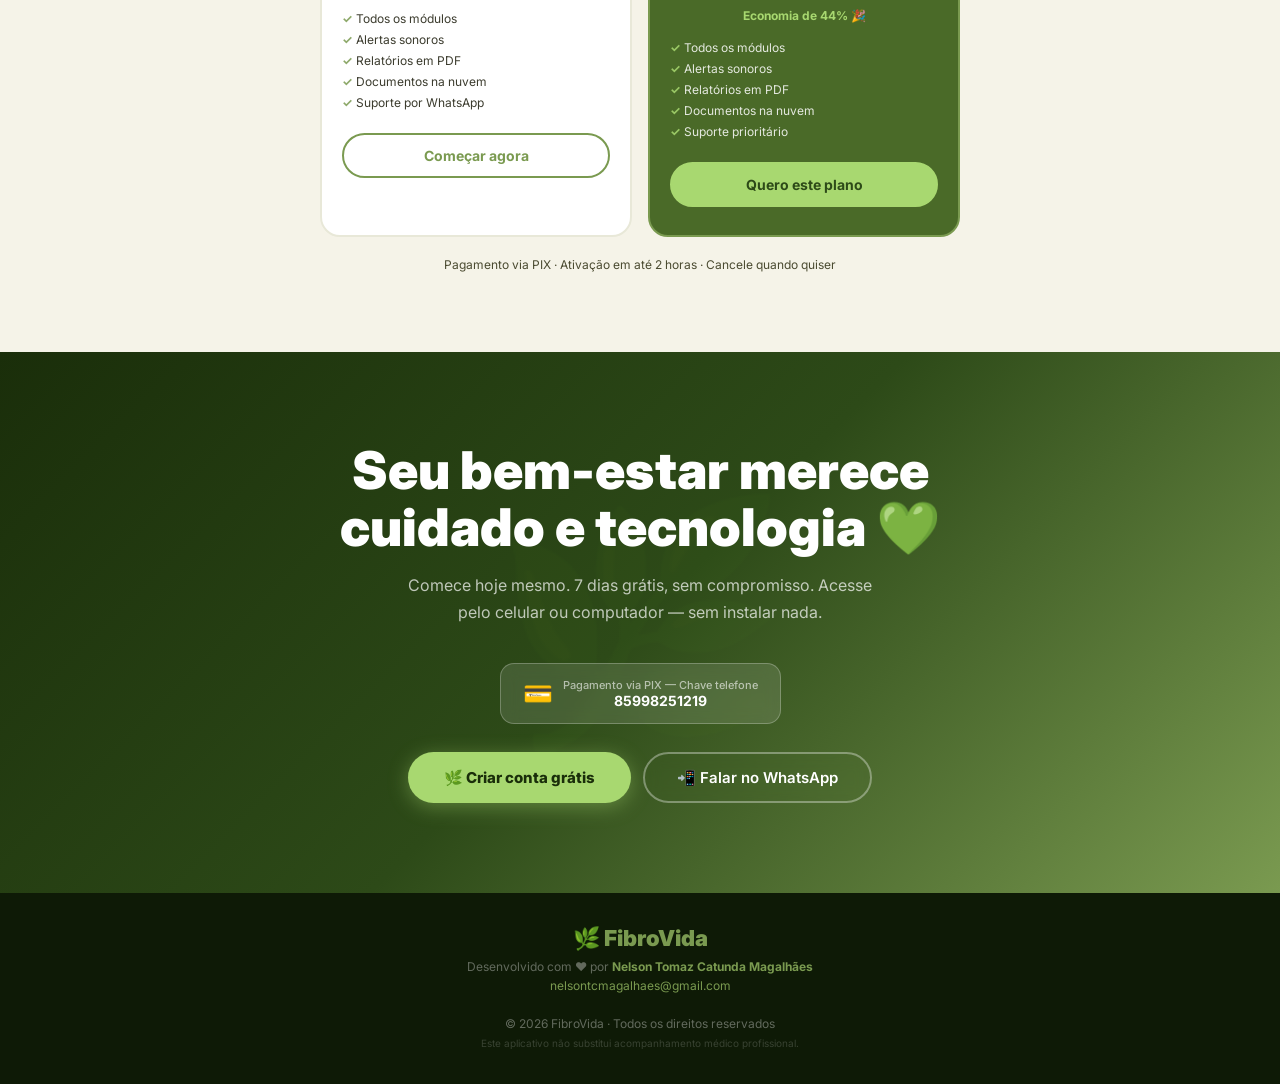
==== commit 1a14f772: "🔧 Corrige telefone WhatsApp e chave PIX - WhatsApp: +55 85 99825-1219 (wa.me/5585998251219) - Chave " ====
--- a/apresentacao.html
+++ b/apresentacao.html
@@ -604,14 +604,14 @@
   <div class="cta-pix reveal">
     <span style="font-size:24px">💳</span>
     <div>
-      <div class="cta-pix-label">Pagamento via PIX — Chave e-mail</div>
-      <div class="cta-pix-key">nelsontcmagalhaes@gmail.com</div>
+      <div class="cta-pix-label">Pagamento via PIX — Chave telefone</div>
+      <div class="cta-pix-key">85998251219</div>
     </div>
   </div>
 
   <div style="display:flex;flex-wrap:wrap;gap:12px;justify-content:center" class="reveal">
     <a href="https://nelsonassembler-svg.github.io/fibrovida/" class="btn-hero-primary">🌿 Criar conta grátis</a>
-    <a href="https://wa.me/5565992393010?text=Olá!%20Quero%20saber%20mais%20sobre%20o%20FibroVida"
+    <a href="https://wa.me/5585998251219?text=Olá!%20Quero%20saber%20mais%20sobre%20o%20FibroVida"
        class="btn-hero-outline" target="_blank">📲 Falar no WhatsApp</a>
   </div>
 </section>
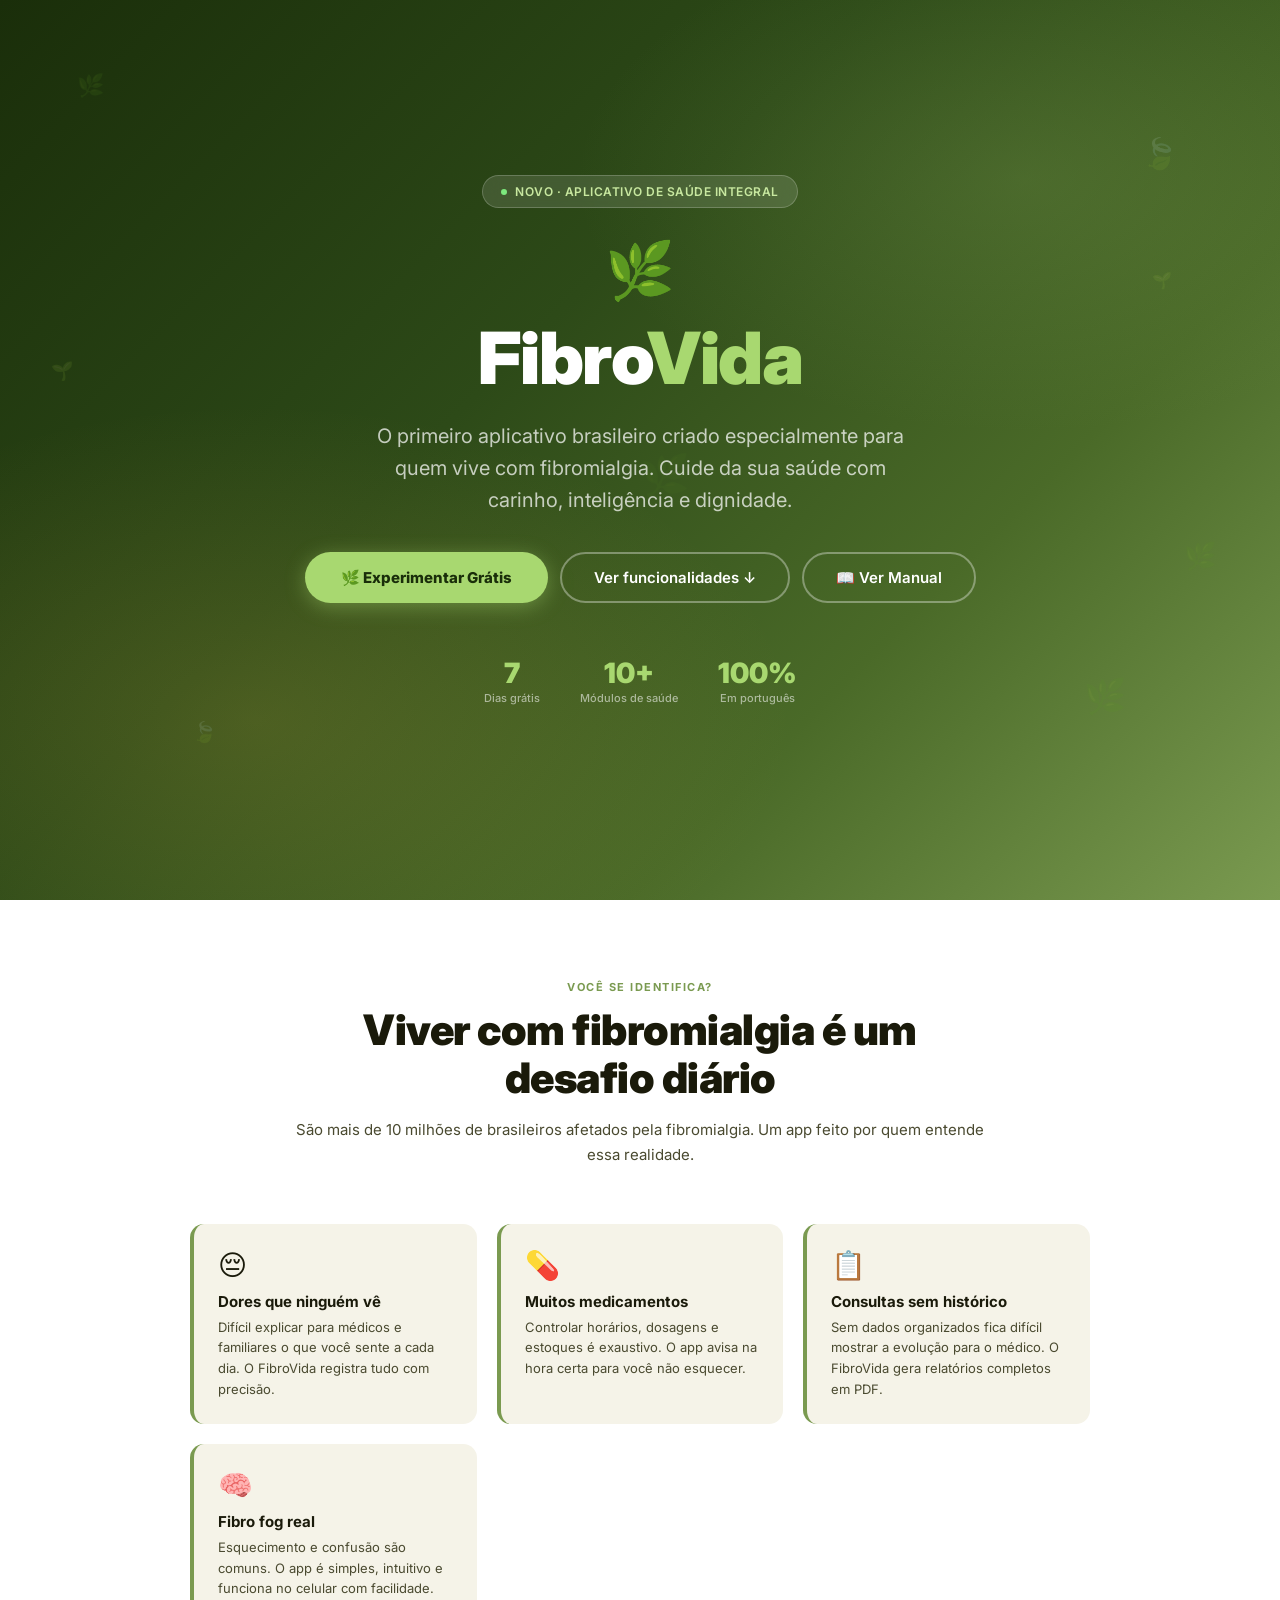
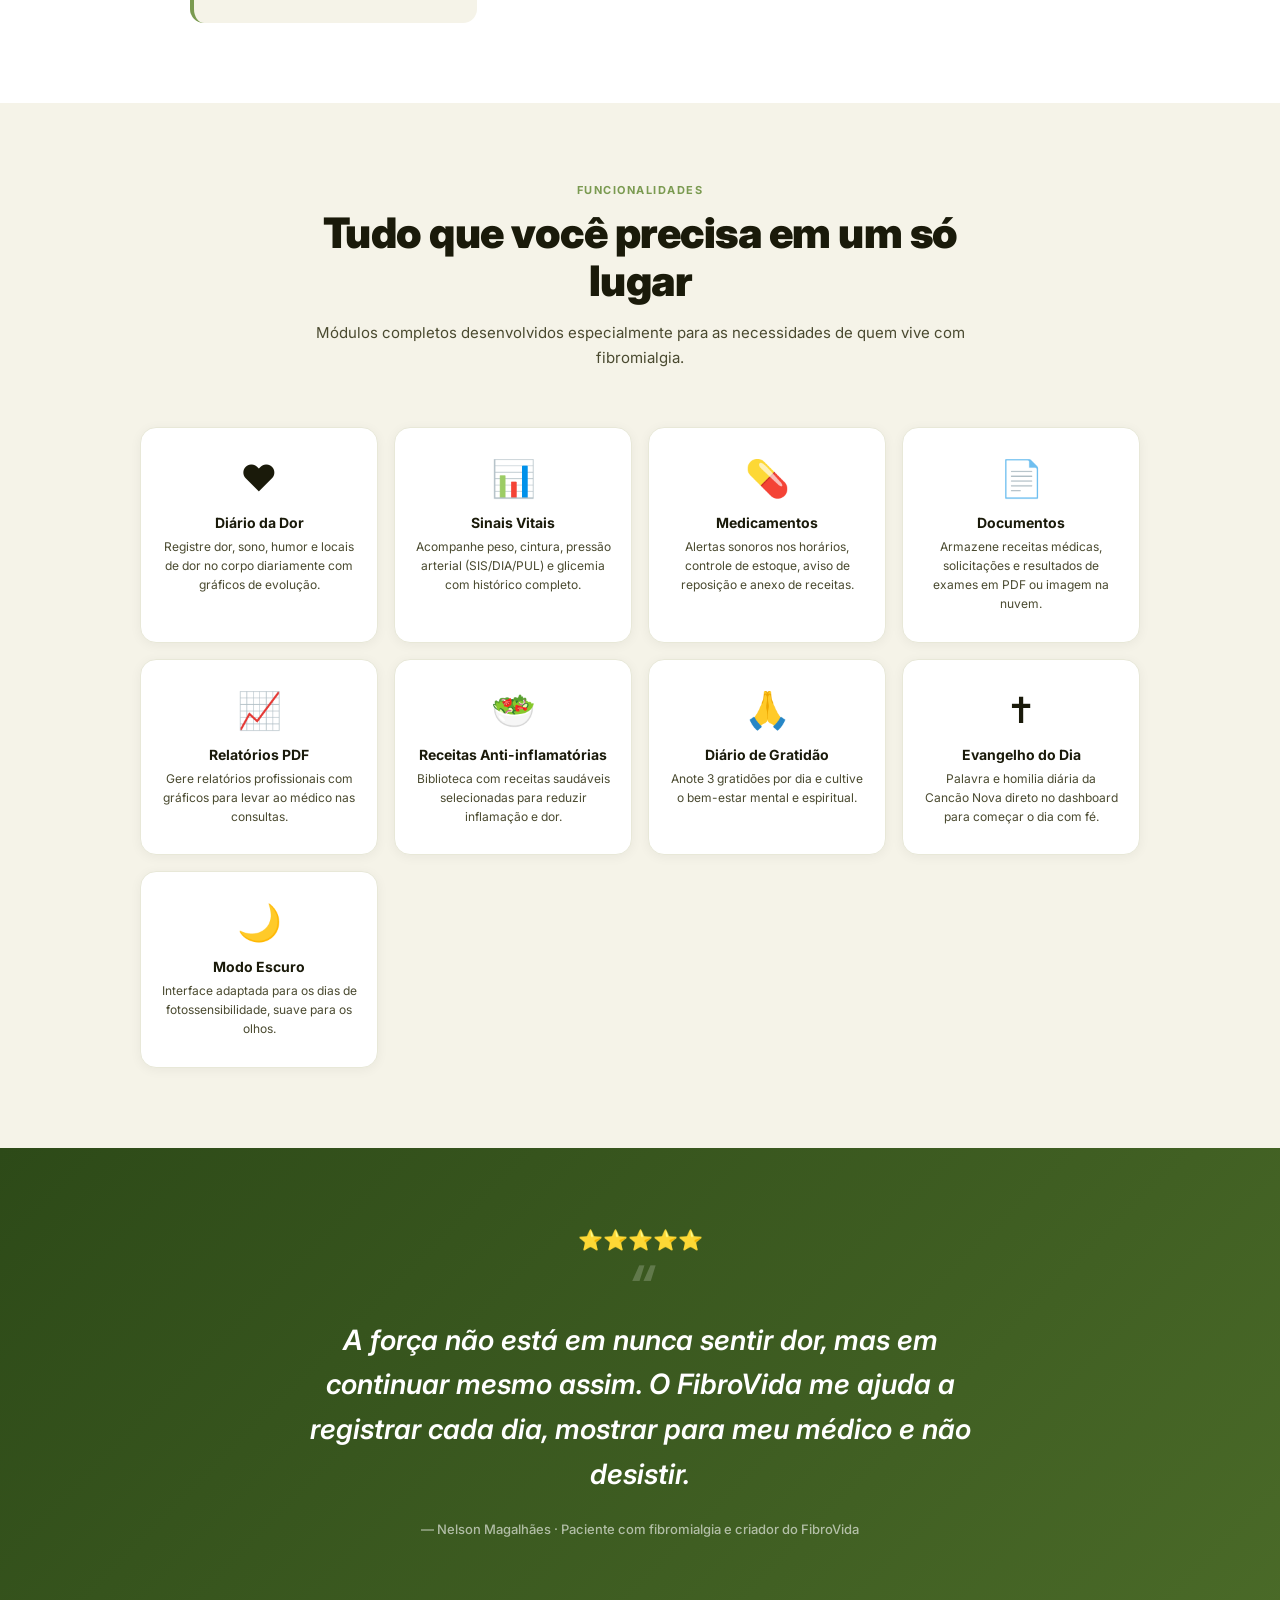
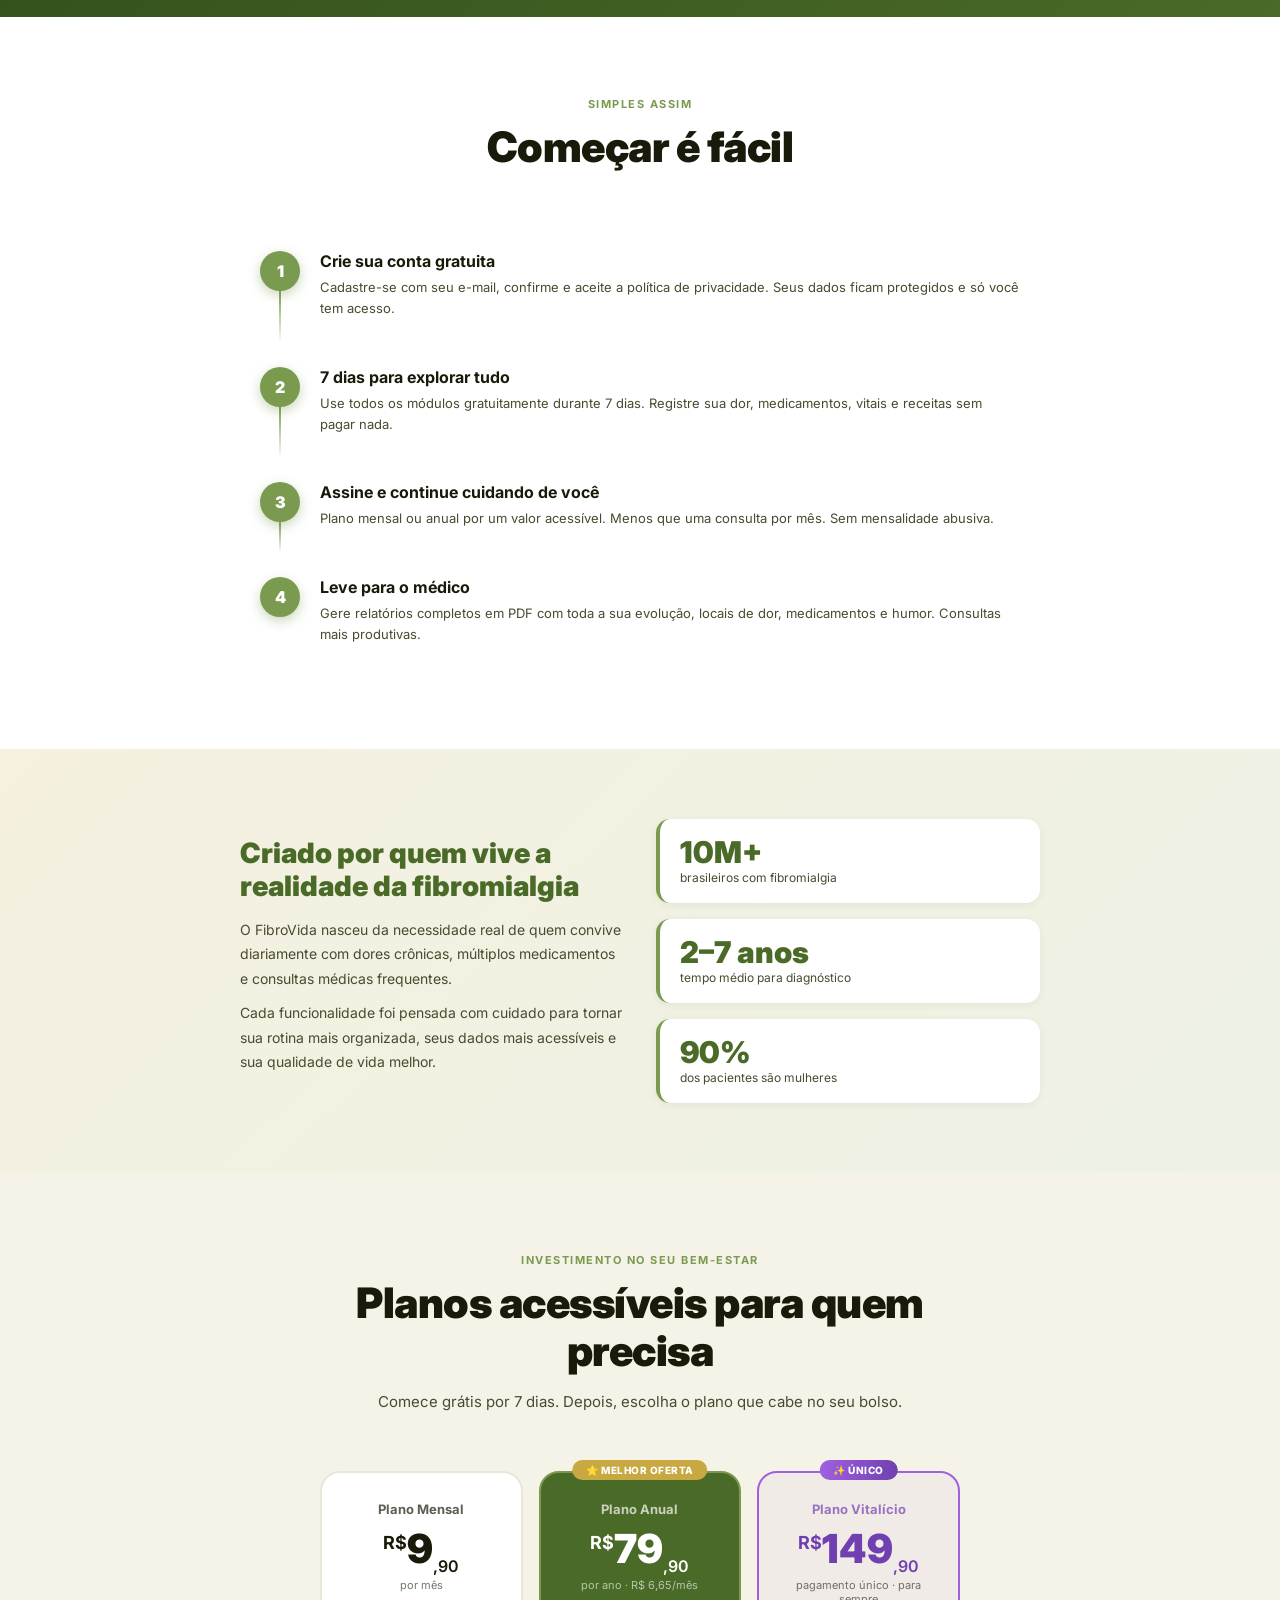
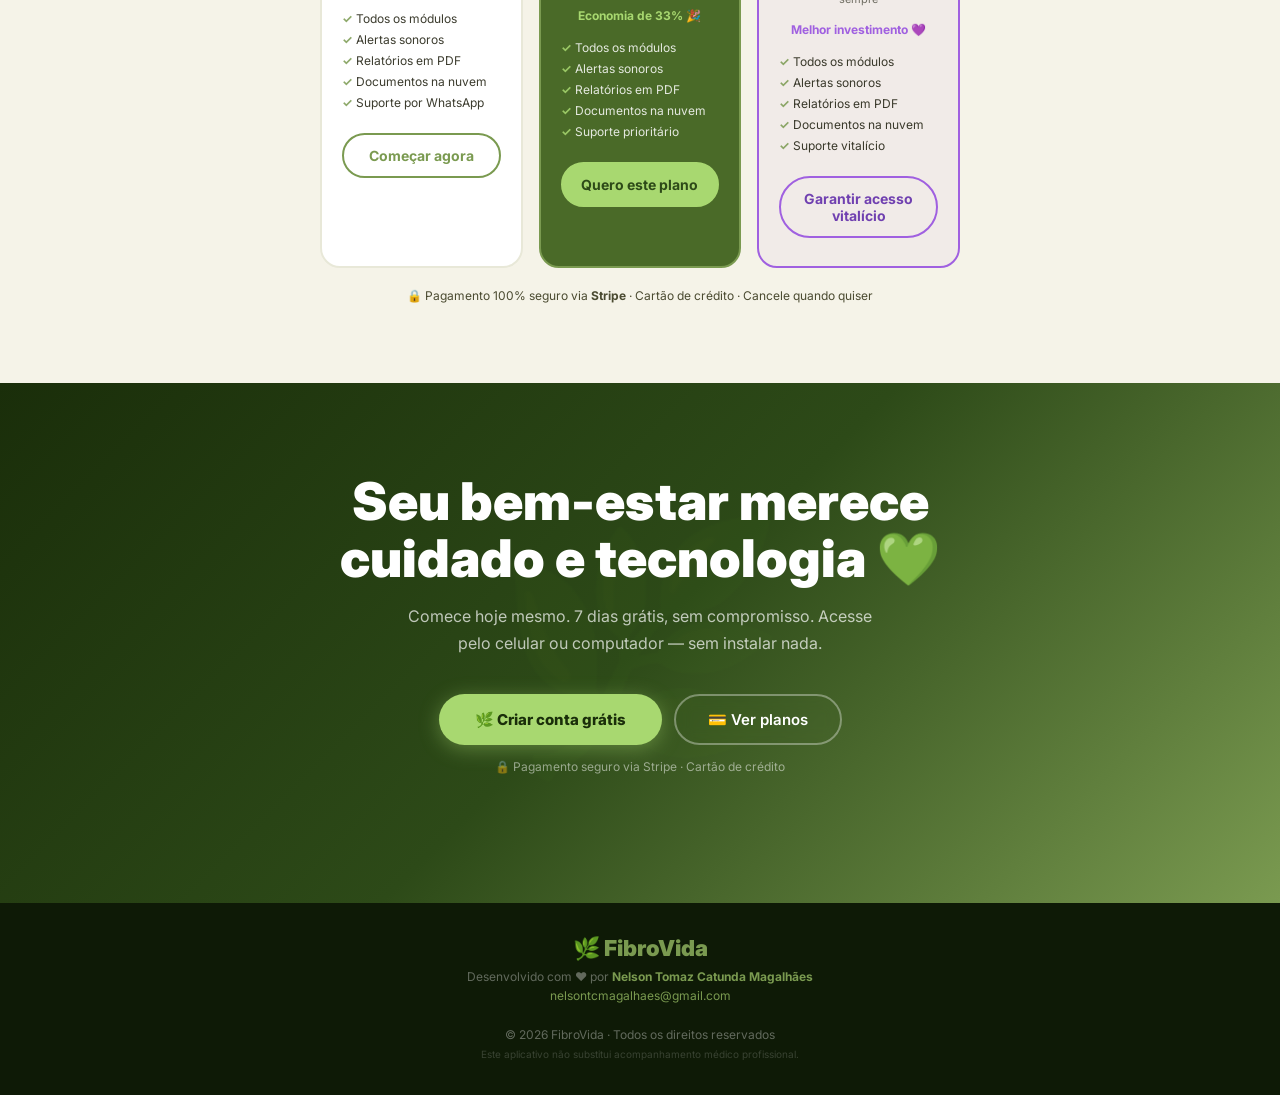
==== commit edace5ee: "💳 Integração Stripe: 3 planos (R$9,90/mês · R$79,90/ano · R$149,90 vitalício) - Remove sistema de PI" ====
--- a/apresentacao.html
+++ b/apresentacao.html
@@ -559,10 +559,11 @@
     <h2 class="section-title">Planos acessíveis para quem precisa</h2>
     <p class="section-desc">Comece grátis por 7 dias. Depois, escolha o plano que cabe no seu bolso.</p>
   </div>
-  <div class="planos-grid">
+  <div class="planos-grid" style="grid-template-columns:repeat(3,1fr)">
+    <!-- MENSAL -->
     <div class="plano-card reveal">
       <div class="plano-nome">Plano Mensal</div>
-      <div class="plano-preco"><sup>R$</sup>14<sub>,90</sub></div>
+      <div class="plano-preco"><sup>R$</sup>9<sub>,90</sub></div>
       <div class="plano-periodo">por mês</div>
       <ul class="plano-itens">
         <li>Todos os módulos</li>
@@ -573,12 +574,13 @@
       </ul>
       <a href="https://nelsonassembler-svg.github.io/fibrovida/" class="btn-plano">Começar agora</a>
     </div>
+    <!-- ANUAL -->
     <div class="plano-card destaque reveal">
       <div class="plano-badge">⭐ Melhor oferta</div>
       <div class="plano-nome">Plano Anual</div>
-      <div class="plano-preco"><sup>R$</sup>99<sub>,90</sub></div>
-      <div class="plano-periodo">por ano · R$ 8,32/mês</div>
-      <div class="plano-economia">Economia de 44% 🎉</div>
+      <div class="plano-preco"><sup>R$</sup>79<sub>,90</sub></div>
+      <div class="plano-periodo">por ano · R$ 6,65/mês</div>
+      <div class="plano-economia">Economia de 33% 🎉</div>
       <ul class="plano-itens">
         <li>Todos os módulos</li>
         <li>Alertas sonoros</li>
@@ -588,9 +590,25 @@
       </ul>
       <a href="https://nelsonassembler-svg.github.io/fibrovida/" class="btn-plano">Quero este plano</a>
     </div>
+    <!-- VITALÍCIO -->
+    <div class="plano-card reveal" style="border-color:#a060e0;background:rgba(160,96,224,.06)">
+      <div class="plano-badge" style="background:linear-gradient(90deg,#a060e0,#7040b0)">✨ ÚNICO</div>
+      <div class="plano-nome" style="color:#7040b0">Plano Vitalício</div>
+      <div class="plano-preco" style="color:#7040b0"><sup>R$</sup>149<sub>,90</sub></div>
+      <div class="plano-periodo">pagamento único · para sempre</div>
+      <div class="plano-economia" style="color:#a060e0">Melhor investimento 💜</div>
+      <ul class="plano-itens">
+        <li>Todos os módulos</li>
+        <li>Alertas sonoros</li>
+        <li>Relatórios em PDF</li>
+        <li>Documentos na nuvem</li>
+        <li>Suporte vitalício</li>
+      </ul>
+      <a href="https://nelsonassembler-svg.github.io/fibrovida/" class="btn-plano" style="border-color:#a060e0;color:#7040b0">Garantir acesso vitalício</a>
+    </div>
   </div>
   <p style="text-align:center;font-size:12px;color:var(--text2);margin-top:20px">
-    Pagamento via PIX · Ativação em até 2 horas · Cancele quando quiser
+    🔒 Pagamento 100% seguro via <strong>Stripe</strong> · Cartão de crédito · Cancele quando quiser
   </p>
 </section>
 
@@ -601,19 +619,13 @@
   <h2 class="reveal">Seu bem-estar merece<br>cuidado e tecnologia 💚</h2>
   <p class="reveal">Comece hoje mesmo. 7 dias grátis, sem compromisso. Acesse pelo celular ou computador — sem instalar nada.</p>
 
-  <div class="cta-pix reveal">
-    <span style="font-size:24px">💳</span>
-    <div>
-      <div class="cta-pix-label">Pagamento via PIX — Chave telefone</div>
-      <div class="cta-pix-key">85998251219</div>
-    </div>
-  </div>
-
-  <div style="display:flex;flex-wrap:wrap;gap:12px;justify-content:center" class="reveal">
+  <div style="display:flex;flex-wrap:wrap;gap:12px;justify-content:center;margin-bottom:12px" class="reveal">
     <a href="https://nelsonassembler-svg.github.io/fibrovida/" class="btn-hero-primary">🌿 Criar conta grátis</a>
-    <a href="https://wa.me/5585998251219?text=Olá!%20Quero%20saber%20mais%20sobre%20o%20FibroVida"
-       class="btn-hero-outline" target="_blank">📲 Falar no WhatsApp</a>
-  </div>
+    <a href="https://nelsonassembler-svg.github.io/fibrovida/" class="btn-hero-outline">💳 Ver planos</a>
+  </div>
+  <p class="reveal" style="font-size:12px;color:rgba(255,255,255,.5);margin-top:8px">
+    🔒 Pagamento seguro via Stripe · Cartão de crédito
+  </p>
 </section>
 
 <!-- ═══════════════════════════════════════════
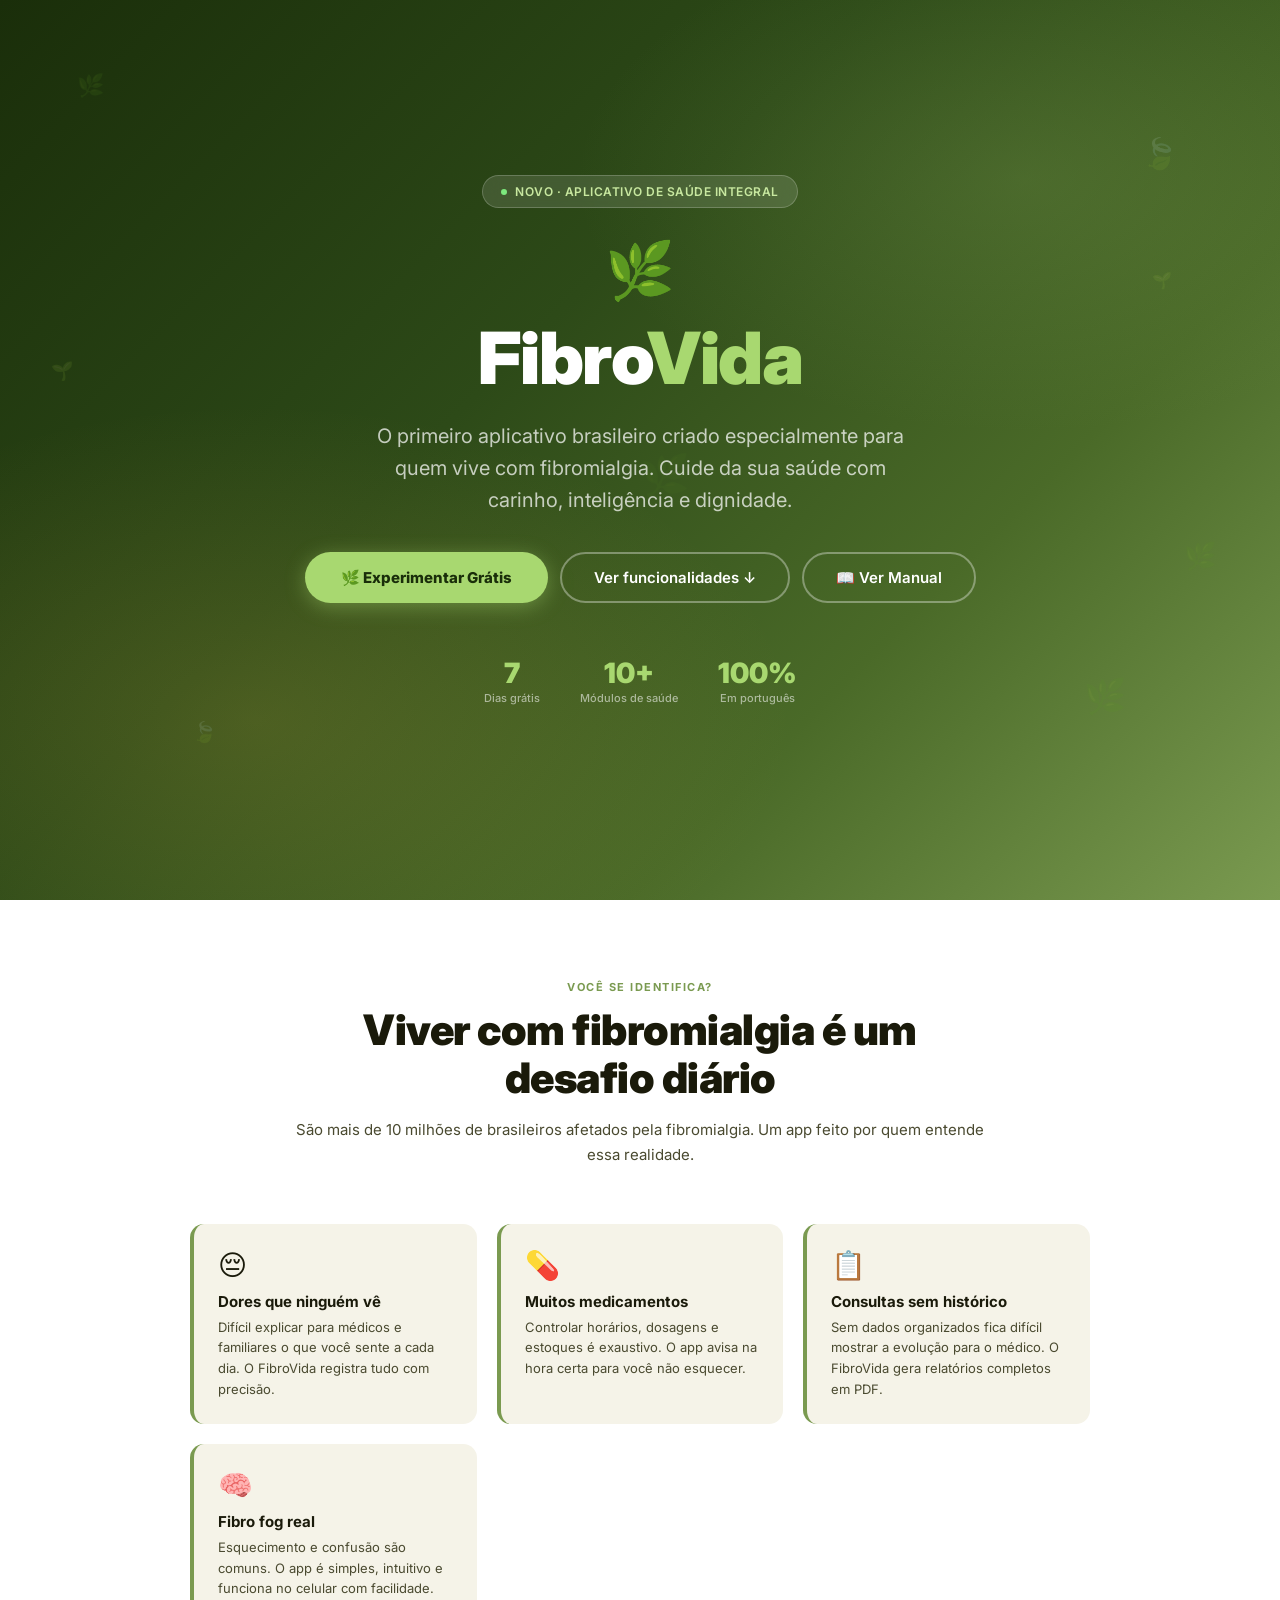
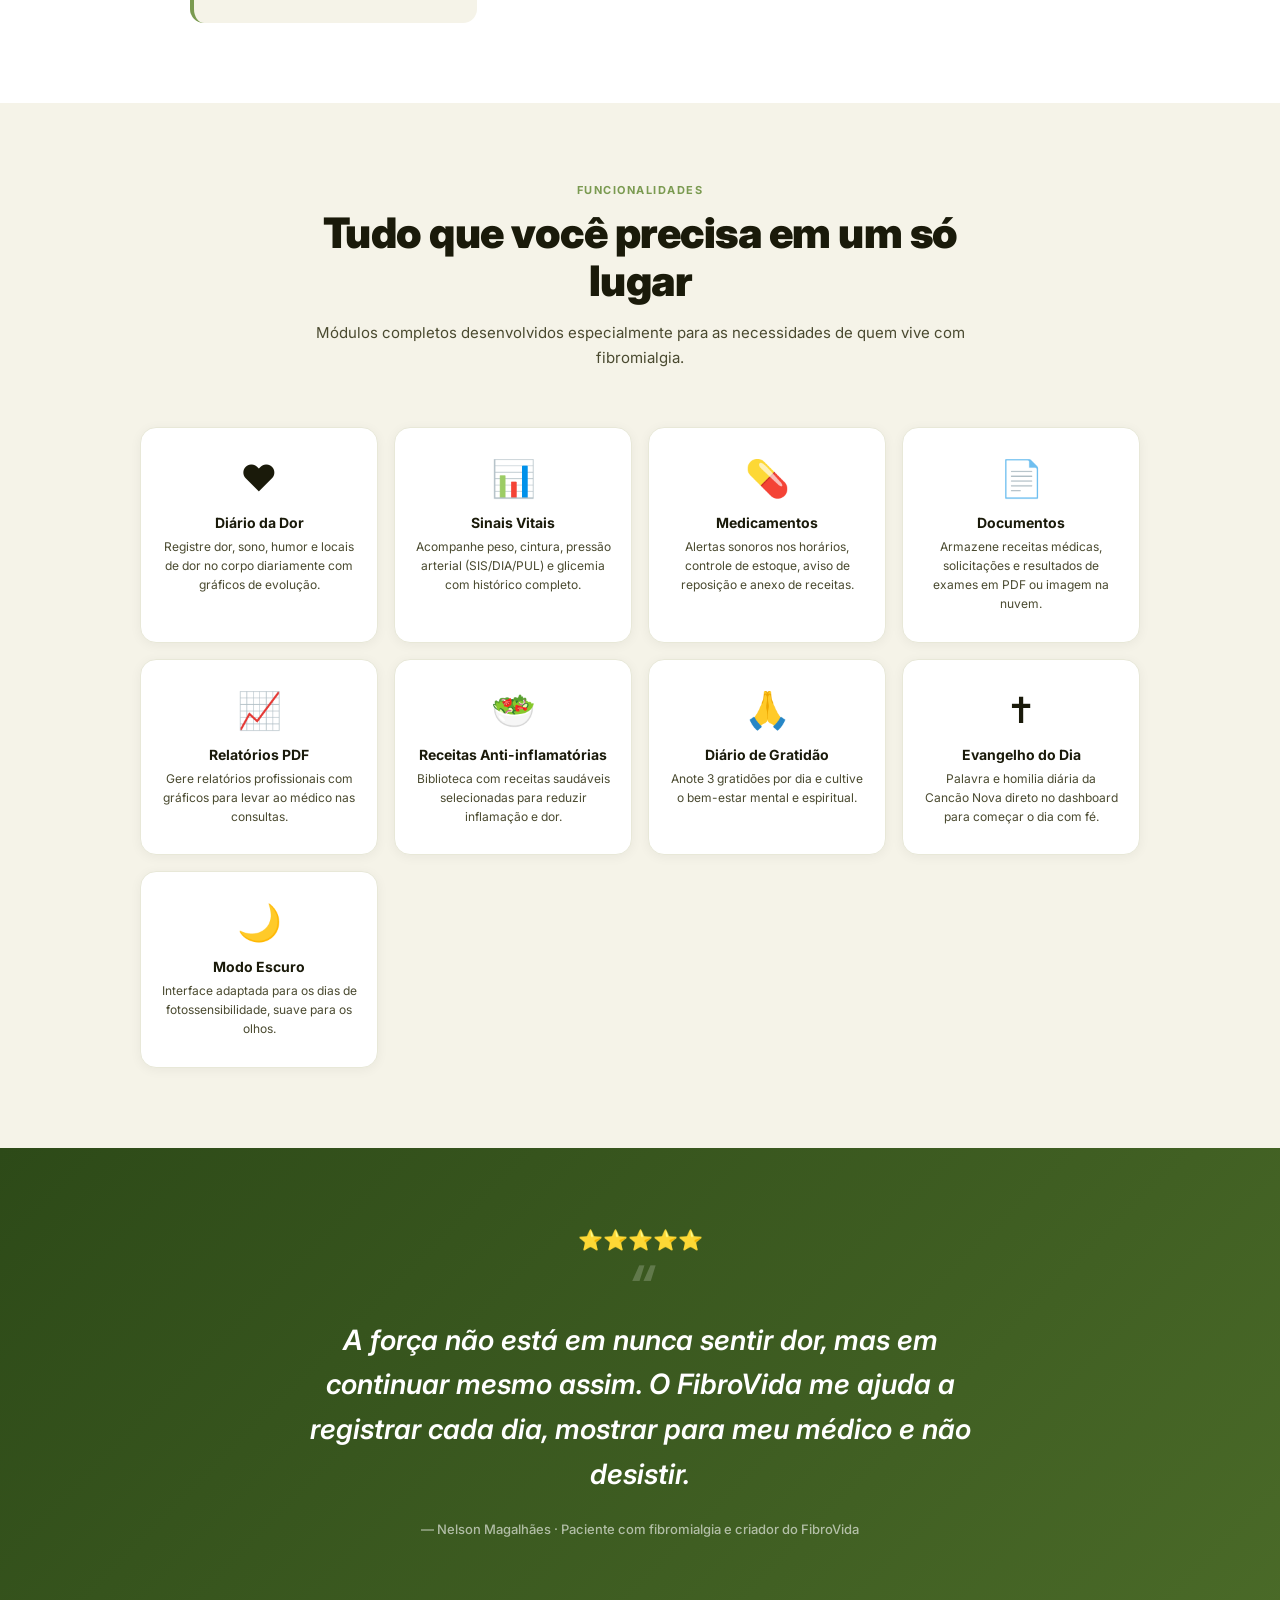
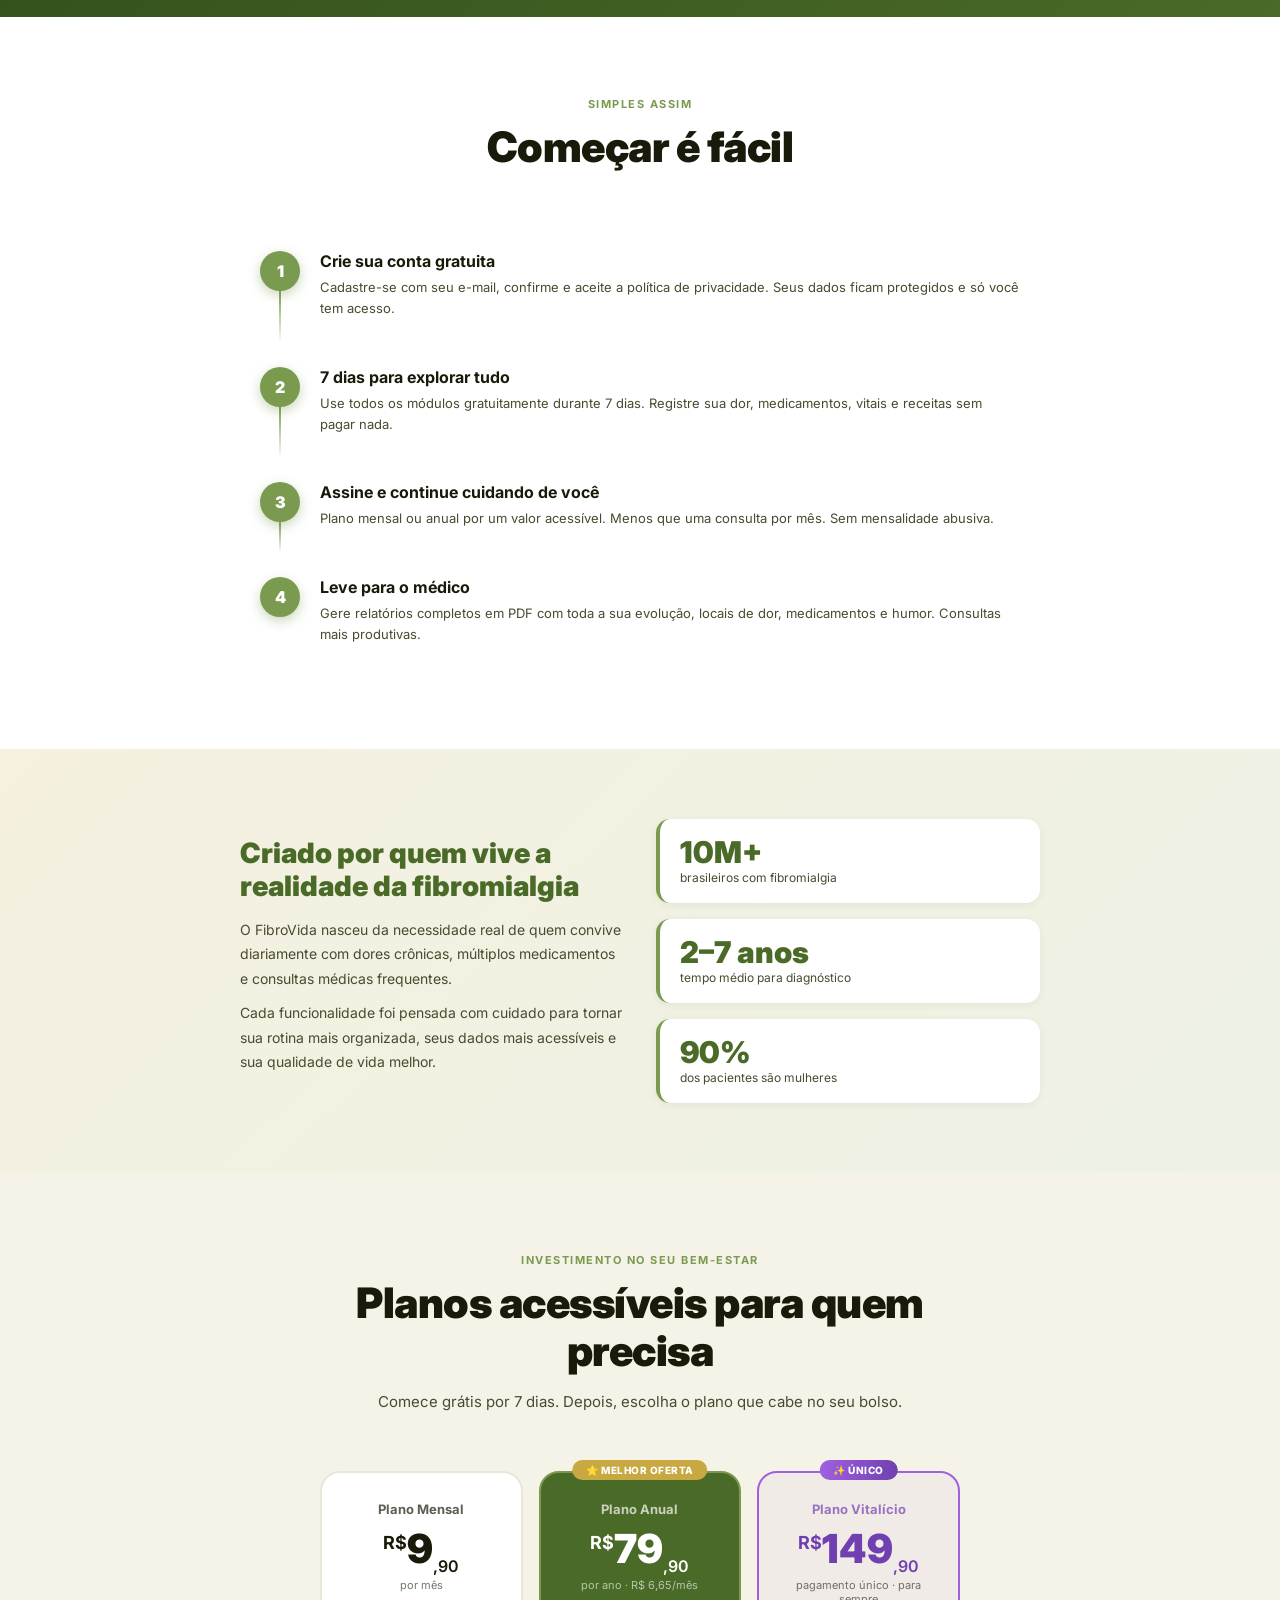
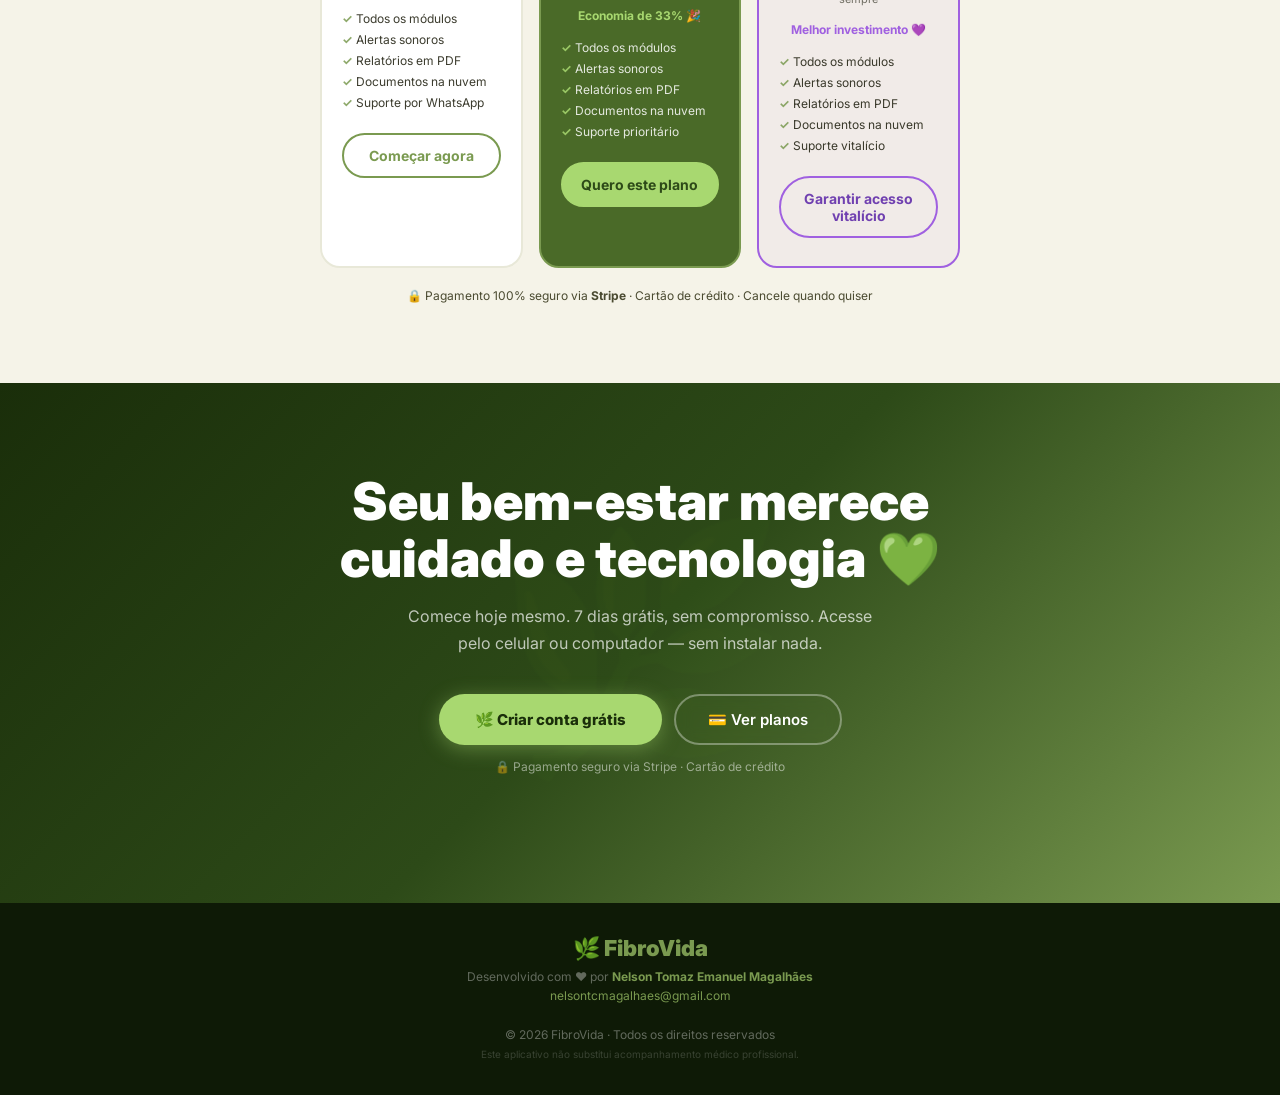
==== commit 7595cc15: "✏️ Corrige nome do desenvolvedor: Catunda → Emanuel Co-Authored-By: Claude Sonnet 4.6 <noreply@anthr" ====
--- a/apresentacao.html
+++ b/apresentacao.html
@@ -634,7 +634,7 @@
 <footer>
   <div class="f-logo">🌿 FibroVida</div>
   <p>
-    Desenvolvido com ❤️ por <strong style="color:#7a9a50">Nelson Tomaz Catunda Magalhães</strong><br>
+    Desenvolvido com ❤️ por <strong style="color:#7a9a50">Nelson Tomaz Emanuel Magalhães</strong><br>
     <a href="mailto:nelsontcmagalhaes@gmail.com">nelsontcmagalhaes@gmail.com</a><br><br>
     © 2026 FibroVida · Todos os direitos reservados<br>
     <small style="opacity:.5">Este aplicativo não substitui acompanhamento médico profissional.</small>
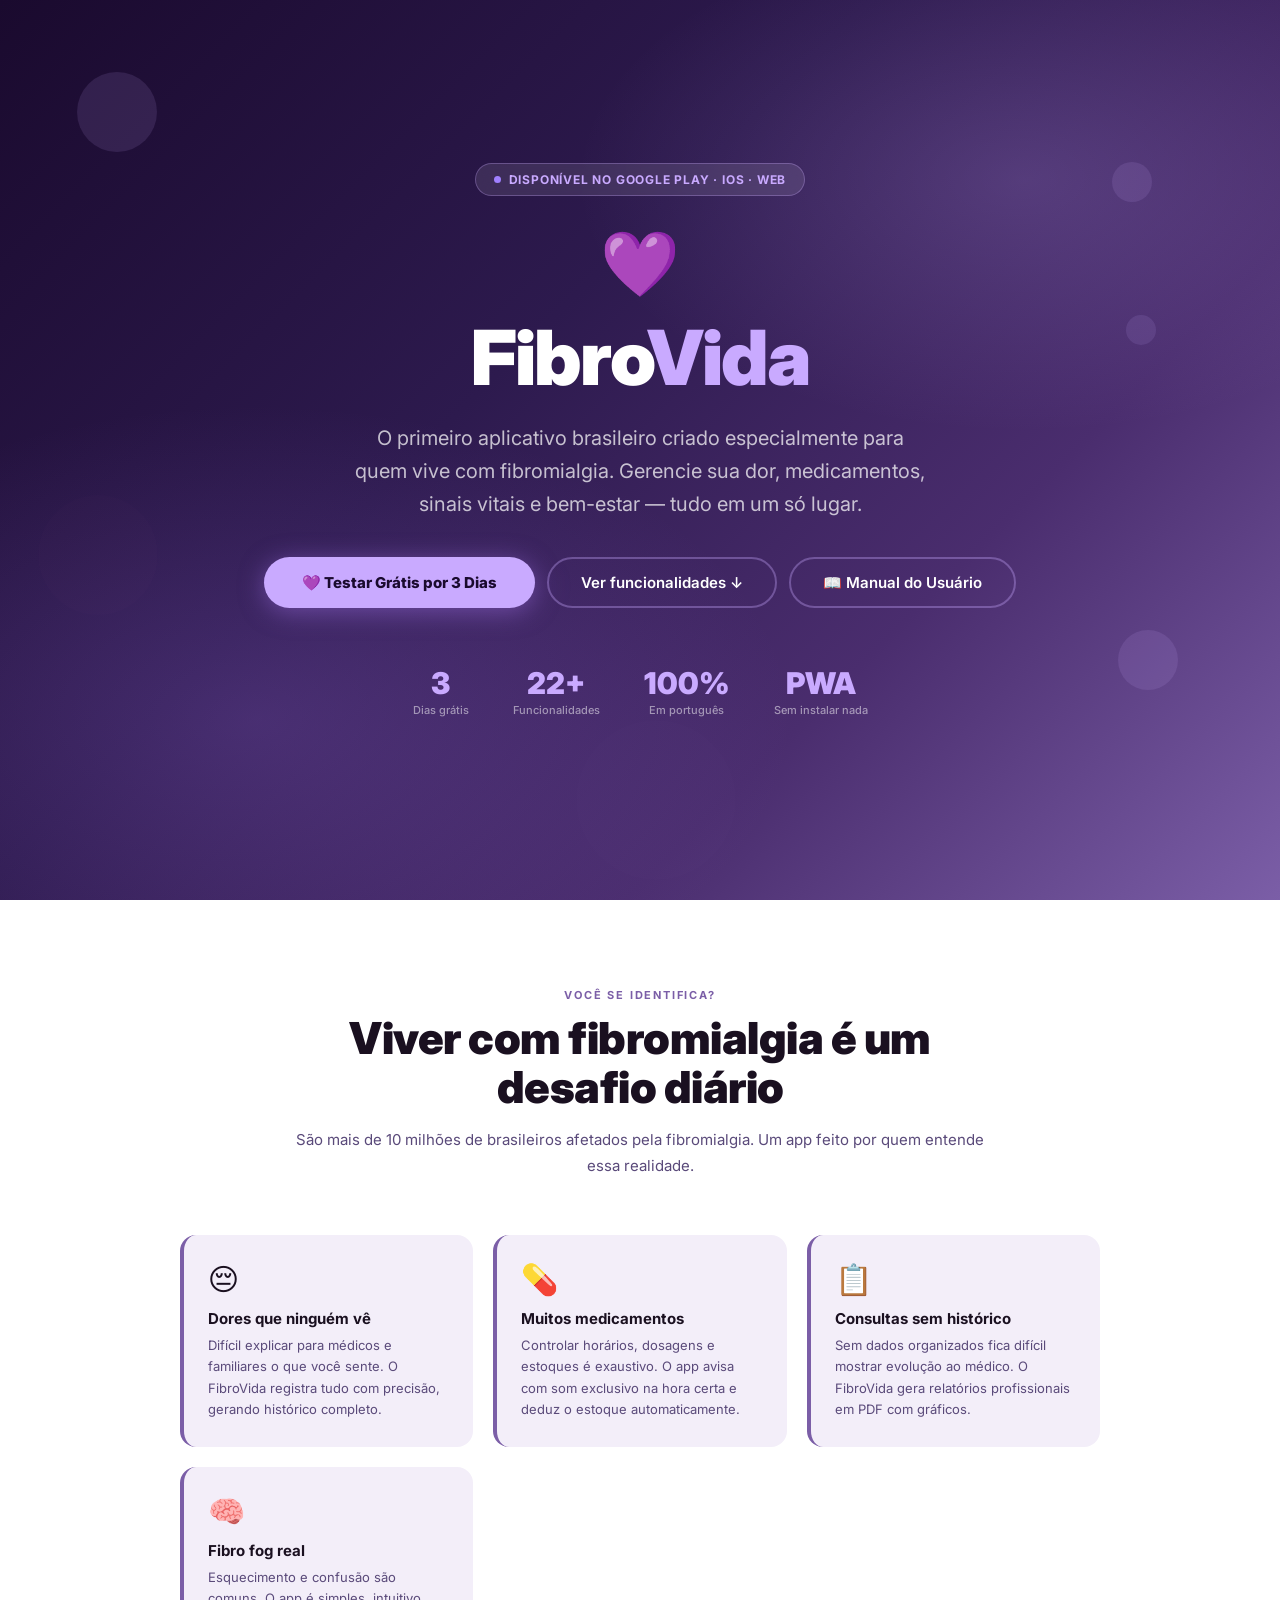
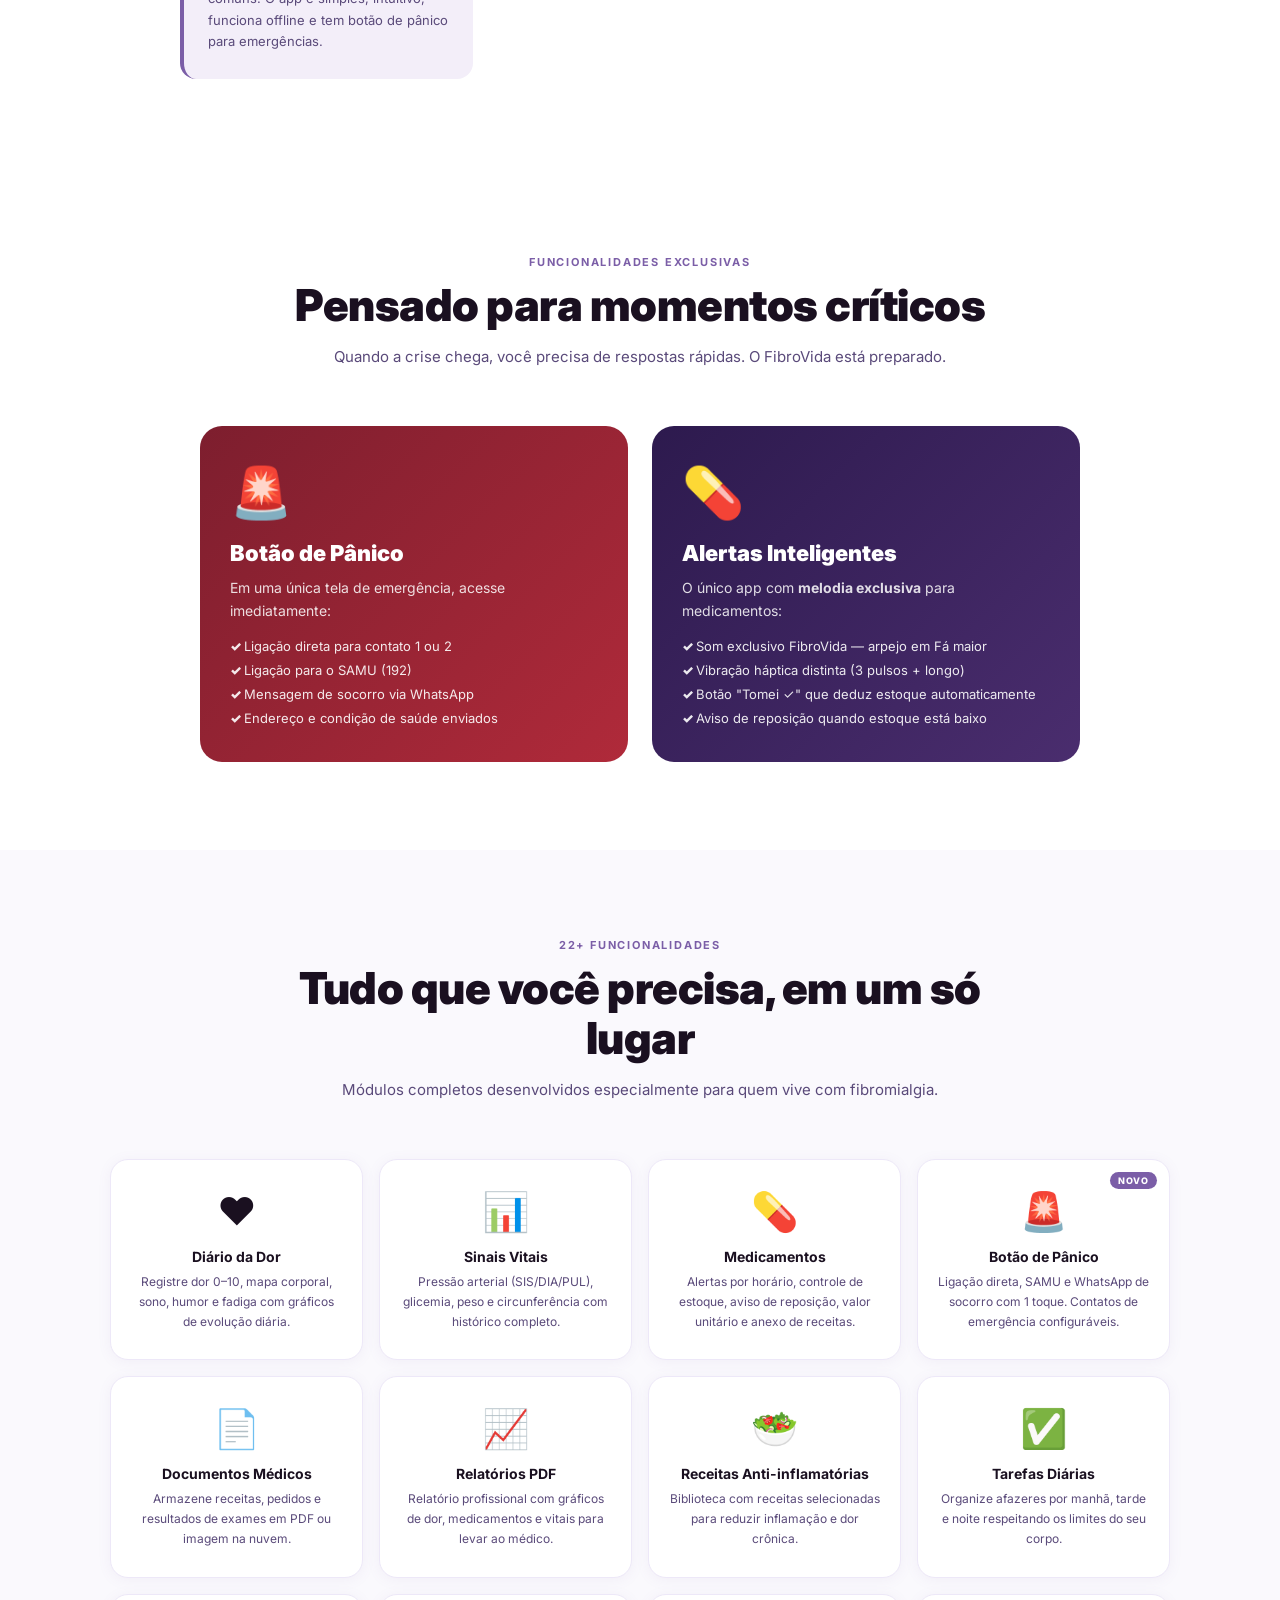
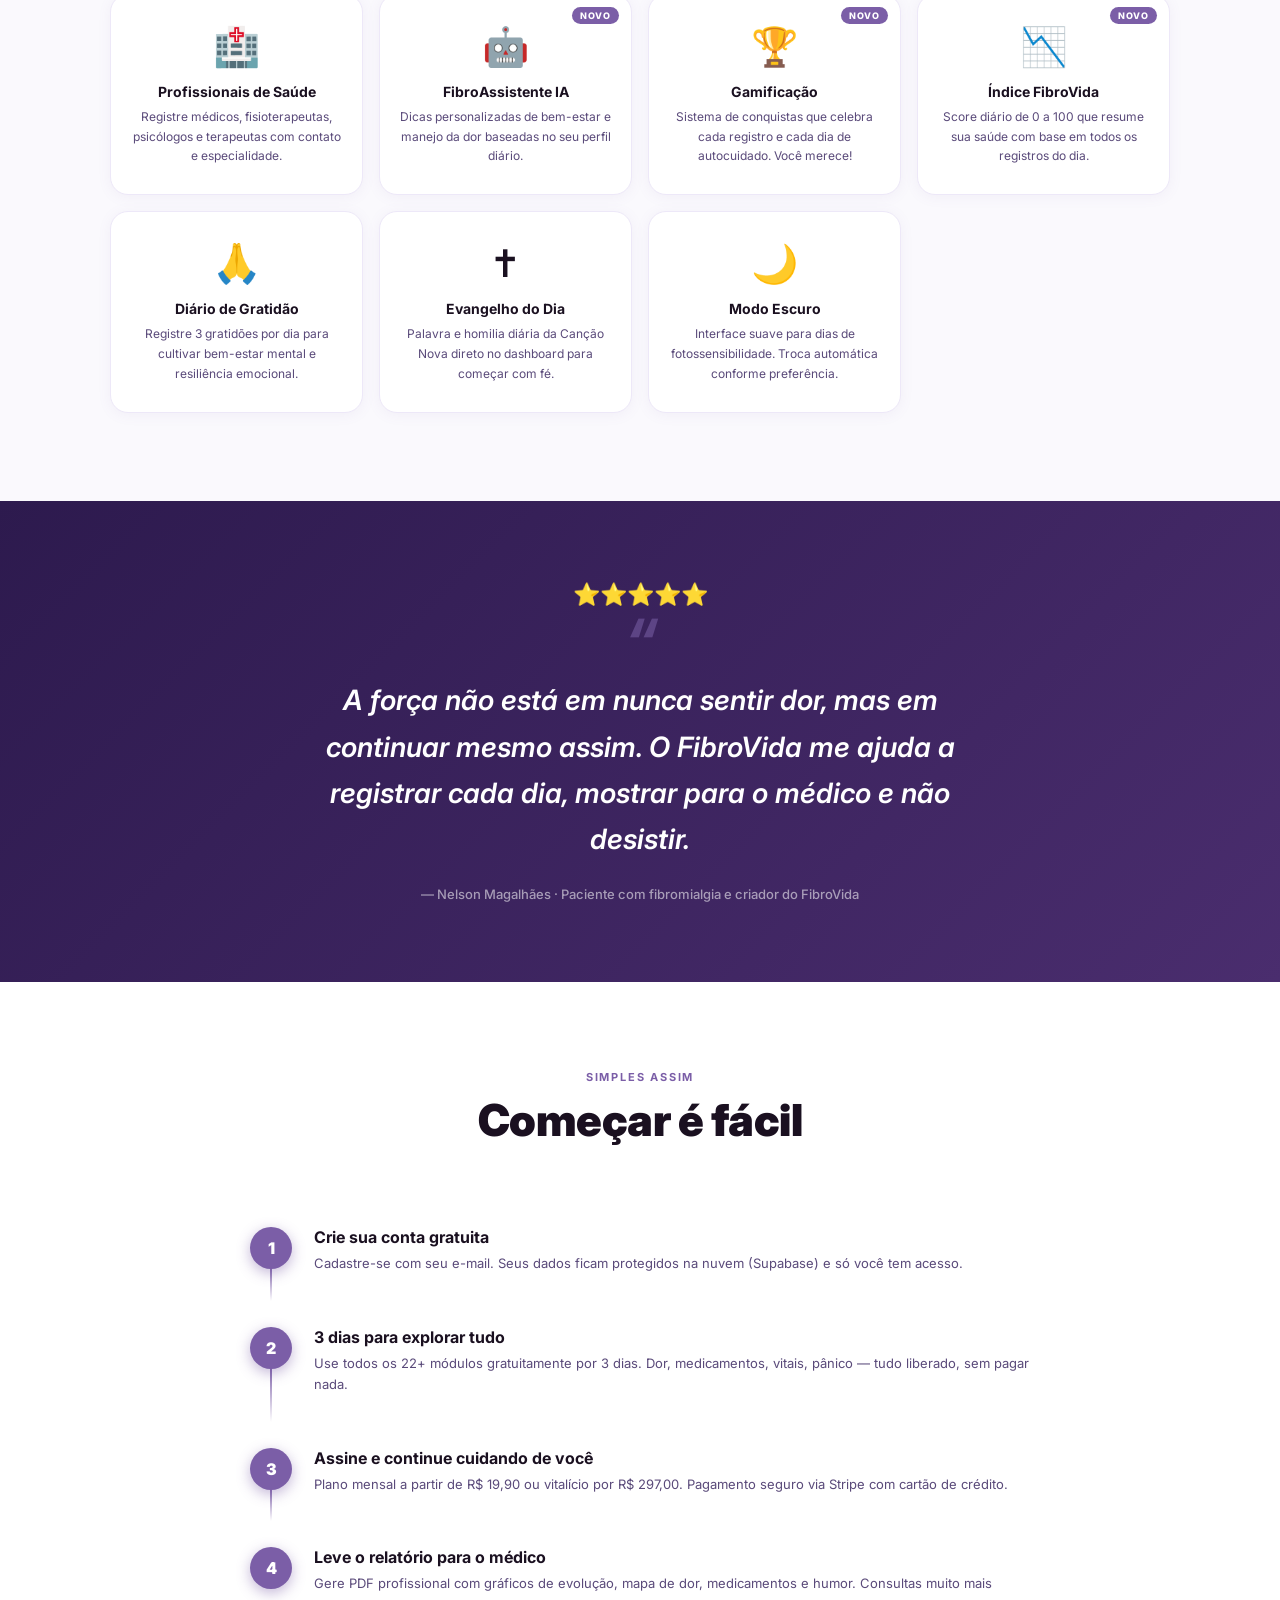
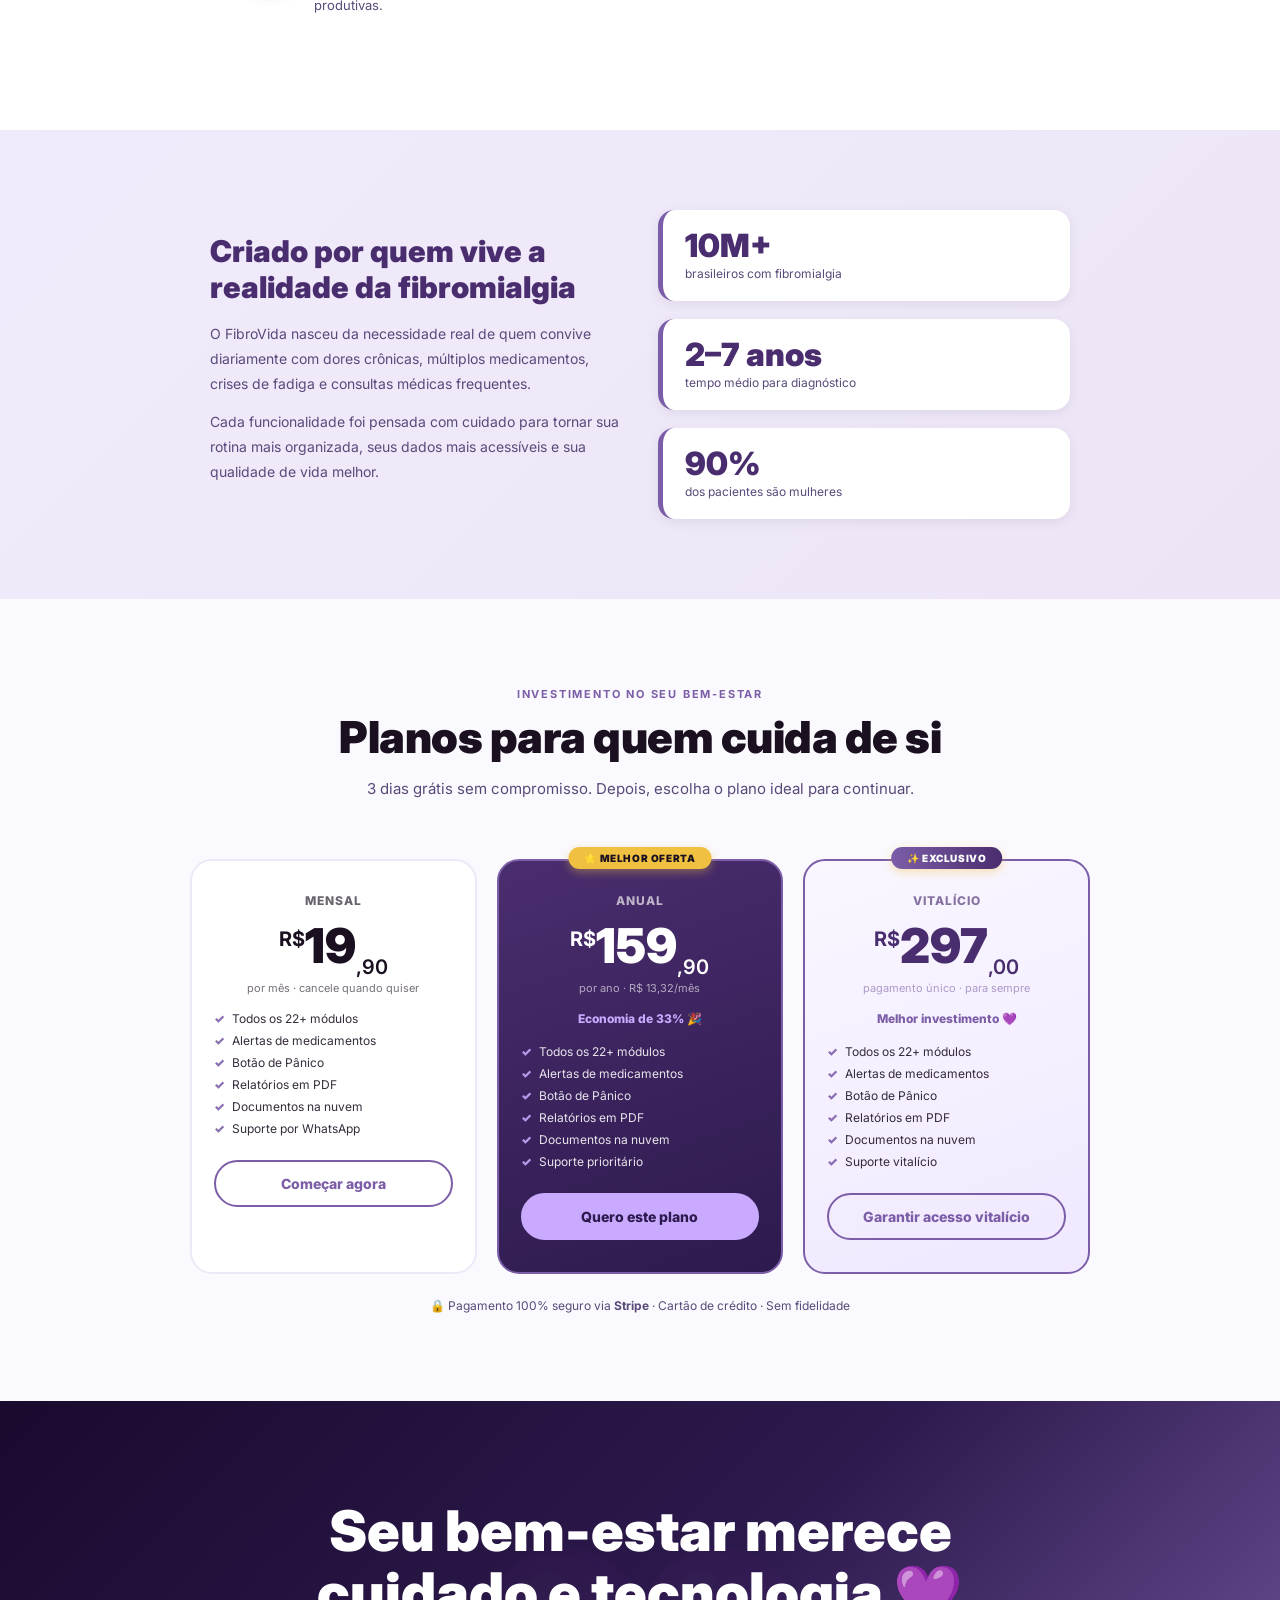
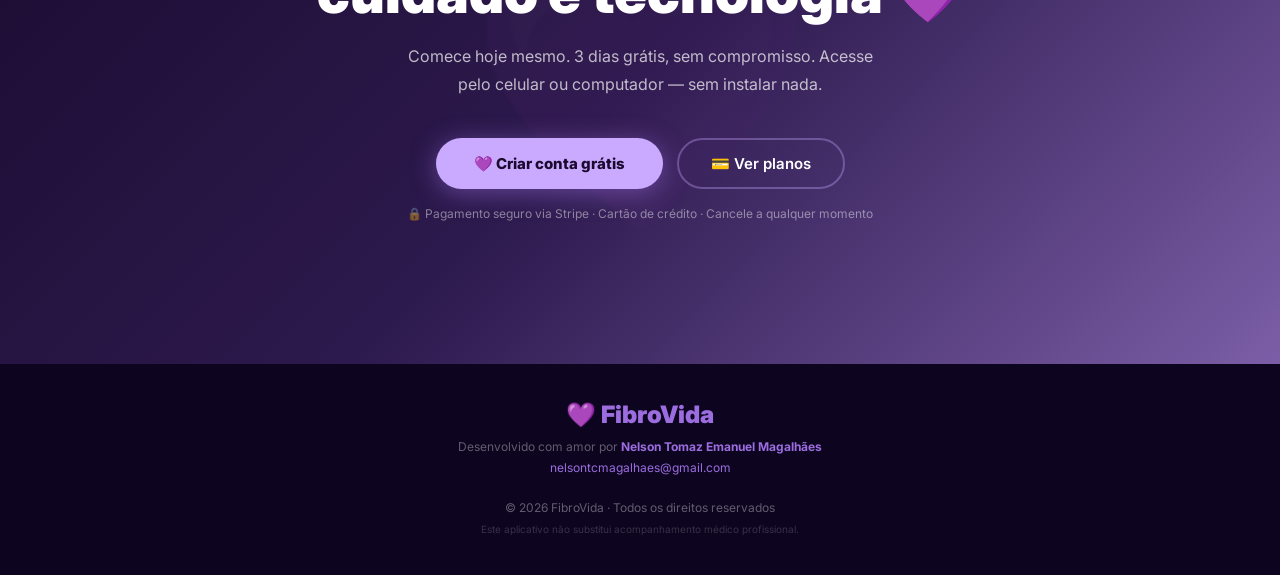
==== commit fbee66d6: "feat: atualizar trial para 3 dias, novos preços e apresentação redesenhada - Trial reduzido de 7 par" ====
--- a/apresentacao.html
+++ b/apresentacao.html
@@ -3,25 +3,27 @@
 <head>
   <meta charset="UTF-8" />
   <meta name="viewport" content="width=device-width, initial-scale=1.0" />
-  <title>FibroVida — Seu bem-estar em primeiro lugar</title>
+  <title>FibroVida — Diário da Dor e Bem-Estar</title>
   <link rel="preconnect" href="https://fonts.googleapis.com" />
   <link href="https://fonts.googleapis.com/css2?family=Inter:wght@300;400;500;600;700;800;900&display=swap" rel="stylesheet" />
   <style>
     *, *::before, *::after { box-sizing: border-box; margin: 0; padding: 0; }
 
     :root {
-      --green:      #7a9a50;
-      --green-dark: #4a6a28;
-      --green-deep: #2d4a18;
-      --gold:       #c8a840;
-      --cream:      #f5f3e8;
+      --roxo:       #7B5EA7;
+      --roxo-dark:  #4a2d6e;
+      --roxo-deep:  #2d1a4e;
+      --roxo-light: #9b6ddf;
+      --roxo-pale:  #F3EEF9;
+      --lilas:      #c9aaff;
+      --gold:       #f0c040;
+      --cream:      #faf9fd;
       --white:      #ffffff;
-      --text:       #1a1a0a;
-      --text2:      #4a4a30;
+      --text:       #1a1020;
+      --text2:      #5a4a7a;
     }
 
     html { scroll-behavior: smooth; }
-
     body {
       font-family: 'Inter', system-ui, sans-serif;
       background: var(--cream);
@@ -32,357 +34,310 @@
     /* ── HERO ── */
     .hero {
       min-height: 100vh;
-      background: linear-gradient(135deg, #1a2e0a 0%, #2d4a18 40%, #4a6a28 70%, #7a9a50 100%);
+      background: linear-gradient(135deg, #1a0a2e 0%, #2d1a4e 40%, #4a2d6e 70%, #7B5EA7 100%);
       display: flex; flex-direction: column;
       align-items: center; justify-content: center;
       padding: 60px 24px 80px;
       position: relative; overflow: hidden;
       text-align: center;
     }
-
     .hero::before {
       content: "";
       position: absolute; inset: 0;
       background:
-        radial-gradient(ellipse 60% 50% at 20% 80%, rgba(200,168,64,.18) 0%, transparent 70%),
-        radial-gradient(ellipse 50% 40% at 80% 20%, rgba(122,154,80,.25) 0%, transparent 70%);
+        radial-gradient(ellipse 60% 50% at 20% 80%, rgba(155,109,223,.22) 0%, transparent 70%),
+        radial-gradient(ellipse 50% 40% at 80% 20%, rgba(201,170,255,.18) 0%, transparent 70%);
       pointer-events: none;
     }
-
-    .hero-leaves {
-      position: absolute; inset: 0; pointer-events: none; overflow: hidden;
-    }
-    .leaf {
-      position: absolute; font-size: 28px; opacity: .12;
-      animation: floatLeaf 8s ease-in-out infinite;
-    }
-    .leaf:nth-child(1)  { top:8%;  left:6%;  animation-delay:0s;    font-size:22px; }
-    .leaf:nth-child(2)  { top:15%; right:8%; animation-delay:1.5s;  font-size:30px; }
-    .leaf:nth-child(3)  { top:40%; left:4%;  animation-delay:3s;    font-size:18px; }
-    .leaf:nth-child(4)  { top:60%; right:5%; animation-delay:2s;    font-size:26px; }
-    .leaf:nth-child(5)  { top:80%; left:15%; animation-delay:4.5s;  font-size:20px; }
-    .leaf:nth-child(6)  { top:75%; right:12%;animation-delay:1s;    font-size:34px; }
-    .leaf:nth-child(7)  { top:30%; left:90%; animation-delay:5s;    font-size:16px; }
-    .leaf:nth-child(8)  { top:50%; left:50%; animation-delay:2.5s;  font-size:40px; opacity:.06; }
-
-    @keyframes floatLeaf {
-      0%,100% { transform: translateY(0) rotate(0deg); }
-      33%      { transform: translateY(-14px) rotate(8deg); }
-      66%      { transform: translateY(8px) rotate(-5deg); }
+    .hero-particles { position: absolute; inset: 0; pointer-events: none; overflow: hidden; }
+    .particle {
+      position: absolute; border-radius: 50%;
+      background: rgba(201,170,255,.12);
+      animation: floatParticle 9s ease-in-out infinite;
+    }
+    .particle:nth-child(1) { width:80px;  height:80px;  top:8%;  left:6%;  animation-delay:0s; }
+    .particle:nth-child(2) { width:40px;  height:40px;  top:18%; right:10%;animation-delay:2s; }
+    .particle:nth-child(3) { width:120px; height:120px; top:55%; left:3%;  animation-delay:4s; opacity:.07; }
+    .particle:nth-child(4) { width:60px;  height:60px;  top:70%; right:8%; animation-delay:1s; }
+    .particle:nth-child(5) { width:30px;  height:30px;  top:35%; left:88%; animation-delay:3s; }
+    .particle:nth-child(6) { width:160px; height:160px; top:80%; left:45%;  animation-delay:5s; opacity:.04; }
+    @keyframes floatParticle {
+      0%,100% { transform: translateY(0) scale(1); }
+      50%      { transform: translateY(-20px) scale(1.05); }
     }
 
     .hero-badge {
       display: inline-flex; align-items: center; gap: 8px;
-      background: rgba(255,255,255,.12); backdrop-filter: blur(8px);
-      border: 1px solid rgba(255,255,255,.2);
+      background: rgba(255,255,255,.1); backdrop-filter: blur(10px);
+      border: 1px solid rgba(201,170,255,.3);
       border-radius: 30px; padding: 8px 18px;
-      color: #c8e8a0; font-size: 12px; font-weight: 600;
-      letter-spacing: .5px; text-transform: uppercase;
-      margin-bottom: 28px;
-      animation: fadeDown .8s ease both;
-    }
-    .badge-dot { width: 6px; height: 6px; border-radius: 50%; background: #7de87d; animation: pulseDot 1.6s ease infinite; }
-    @keyframes pulseDot { 0%,100%{opacity:1;transform:scale(1)} 50%{opacity:.5;transform:scale(.7)} }
-
-    .hero-logo { font-size: 56px; margin-bottom: 16px; animation: fadeDown .8s .1s ease both; }
-
+      color: var(--lilas); font-size: 12px; font-weight: 700;
+      letter-spacing: .8px; text-transform: uppercase;
+      margin-bottom: 28px; animation: fadeDown .8s ease both;
+    }
+    .badge-dot { width: 7px; height: 7px; border-radius: 50%; background: #a080ff; animation: pulseDot 1.6s ease infinite; }
+    @keyframes pulseDot { 0%,100%{opacity:1;transform:scale(1)} 50%{opacity:.4;transform:scale(.6)} }
+
+    .hero-logo { font-size: 64px; margin-bottom: 16px; animation: fadeDown .8s .1s ease both; }
     .hero-title {
-      font-size: clamp(38px, 8vw, 72px);
-      font-weight: 900; color: #fff;
-      line-height: 1.05; margin-bottom: 8px;
-      letter-spacing: -1.5px;
+      font-size: clamp(40px, 8vw, 76px); font-weight: 900; color: #fff;
+      line-height: 1.05; margin-bottom: 8px; letter-spacing: -2px;
       animation: fadeDown .8s .2s ease both;
     }
-    .hero-title span { color: #a8d870; }
-
+    .hero-title span { color: var(--lilas); }
     .hero-sub {
-      font-size: clamp(14px, 3vw, 20px);
-      color: rgba(255,255,255,.72); font-weight: 400;
-      max-width: 540px; line-height: 1.6;
-      margin: 16px auto 36px;
+      font-size: clamp(14px, 3vw, 20px); color: rgba(255,255,255,.72);
+      max-width: 580px; line-height: 1.65; margin: 16px auto 36px;
       animation: fadeDown .8s .3s ease both;
     }
-
     .hero-btns {
-      display: flex; flex-wrap: wrap; gap: 12px;
-      justify-content: center;
+      display: flex; flex-wrap: wrap; gap: 12px; justify-content: center;
       animation: fadeDown .8s .4s ease both;
     }
-    .btn-hero-primary {
-      background: #a8d870; color: #1a2e0a;
-      border: none; border-radius: 50px;
-      padding: 16px 36px; font-size: 15px; font-weight: 800;
-      cursor: pointer; text-decoration: none; display: inline-block;
-      box-shadow: 0 4px 20px rgba(168,216,112,.4);
+    .btn-primary {
+      background: var(--lilas); color: #1a0a2e;
+      border: none; border-radius: 50px; padding: 16px 38px;
+      font-size: 15px; font-weight: 800; cursor: pointer;
+      text-decoration: none; display: inline-block;
+      box-shadow: 0 4px 24px rgba(155,109,223,.5);
       transition: transform .2s, box-shadow .2s;
     }
-    .btn-hero-primary:hover { transform: translateY(-2px); box-shadow: 0 8px 30px rgba(168,216,112,.5); }
-
-    .btn-hero-outline {
+    .btn-primary:hover { transform: translateY(-3px); box-shadow: 0 10px 36px rgba(155,109,223,.6); }
+    .btn-outline {
       background: transparent; color: #fff;
-      border: 2px solid rgba(255,255,255,.35); border-radius: 50px;
+      border: 2px solid rgba(201,170,255,.35); border-radius: 50px;
       padding: 14px 32px; font-size: 15px; font-weight: 600;
       cursor: pointer; text-decoration: none; display: inline-block;
-      backdrop-filter: blur(8px);
-      transition: border-color .2s, background .2s;
-    }
-    .btn-hero-outline:hover { border-color: #fff; background: rgba(255,255,255,.1); }
+      backdrop-filter: blur(10px); transition: border-color .2s, background .2s;
+    }
+    .btn-outline:hover { border-color: var(--lilas); background: rgba(201,170,255,.1); }
 
     .hero-stats {
-      display: flex; gap: 40px; margin-top: 56px;
+      display: flex; gap: 44px; margin-top: 60px; flex-wrap: wrap; justify-content: center;
       animation: fadeDown .8s .5s ease both;
     }
     .hstat { text-align: center; }
-    .hstat-val { font-size: 28px; font-weight: 900; color: #a8d870; line-height: 1; }
-    .hstat-lbl { font-size: 11px; color: rgba(255,255,255,.55); margin-top: 4px; font-weight: 500; }
+    .hstat-val { font-size: 30px; font-weight: 900; color: var(--lilas); line-height: 1; }
+    .hstat-lbl { font-size: 11px; color: rgba(255,255,255,.5); margin-top: 5px; font-weight: 500; }
 
     @keyframes fadeDown {
-      from { opacity:0; transform: translateY(-20px); }
+      from { opacity:0; transform: translateY(-22px); }
       to   { opacity:1; transform: translateY(0); }
     }
 
-    /* ── SEÇÃO GENÉRICA ── */
-    .section { padding: 80px 24px; }
+    /* ── SEÇÕES ── */
+    .section { padding: 88px 24px; }
     .section-center { text-align: center; max-width: 700px; margin: 0 auto 56px; }
-    .section-eyebrow {
-      font-size: 11px; font-weight: 700; letter-spacing: 1.5px;
-      text-transform: uppercase; color: var(--green);
-      margin-bottom: 12px;
-    }
-    .section-title {
-      font-size: clamp(26px, 5vw, 42px); font-weight: 900;
-      color: var(--text); line-height: 1.15; letter-spacing: -.5px;
-    }
-    .section-desc { font-size: 15px; color: var(--text2); line-height: 1.7; margin-top: 14px; }
+    .section-eyebrow { font-size: 11px; font-weight: 700; letter-spacing: 1.8px; text-transform: uppercase; color: var(--roxo); margin-bottom: 12px; }
+    .section-title { font-size: clamp(26px, 5vw, 44px); font-weight: 900; color: var(--text); line-height: 1.12; letter-spacing: -.5px; }
+    .section-desc { font-size: 15px; color: var(--text2); line-height: 1.75; margin-top: 14px; }
 
     /* ── PROBLEMA ── */
     .problema { background: #fff; }
     .problema-grid {
-      max-width: 900px; margin: 0 auto;
-      display: grid; grid-template-columns: repeat(auto-fit, minmax(240px,1fr));
-      gap: 20px;
-    }
-    .problema-item {
-      background: var(--cream); border-radius: 14px;
-      padding: 24px; border-left: 4px solid var(--green);
-    }
-    .problema-item .pi-icon { font-size: 28px; margin-bottom: 10px; }
-    .problema-item h3 { font-size: 15px; font-weight: 700; color: var(--text); margin-bottom: 6px; }
-    .problema-item p  { font-size: 13px; color: var(--text2); line-height: 1.6; }
+      max-width: 920px; margin: 0 auto;
+      display: grid; grid-template-columns: repeat(auto-fit, minmax(240px,1fr)); gap: 20px;
+    }
+    .problema-item { background: var(--roxo-pale); border-radius: 16px; padding: 26px 24px; border-left: 4px solid var(--roxo); }
+    .problema-item .pi-icon { font-size: 30px; margin-bottom: 12px; }
+    .problema-item h3 { font-size: 15px; font-weight: 700; color: var(--text); margin-bottom: 7px; }
+    .problema-item p  { font-size: 13px; color: var(--text2); line-height: 1.65; }
+
+    /* ── DESTAQUES ── */
+    .destaque-grid {
+      max-width: 880px; margin: 0 auto;
+      display: grid; grid-template-columns: 1fr 1fr; gap: 24px;
+    }
+    .destaque-card { border-radius: 22px; padding: 36px 30px; position: relative; overflow: hidden; }
+    .destaque-card.vermelho { background: linear-gradient(135deg, #7d1e2e, #b02a3a); color: #fff; }
+    .destaque-card.roxo    { background: linear-gradient(135deg, var(--roxo-deep), var(--roxo-dark)); color: #fff; }
+    .destaque-card .dc-icon { font-size: 50px; margin-bottom: 18px; display: block; }
+    .destaque-card h3 { font-size: 22px; font-weight: 900; margin-bottom: 10px; }
+    .destaque-card p  { font-size: 14px; opacity: .85; line-height: 1.65; }
+    .destaque-card ul { list-style: none; margin-top: 16px; display: flex; flex-direction: column; gap: 8px; }
+    .destaque-card ul li { font-size: 13px; opacity: .9; }
+    .destaque-card ul li::before { content: "✓  "; font-weight: 900; }
 
     /* ── FEATURES ── */
     .features { background: var(--cream); }
     .features-grid {
-      max-width: 1000px; margin: 0 auto;
-      display: grid; grid-template-columns: repeat(auto-fit, minmax(200px,1fr));
-      gap: 16px;
+      max-width: 1060px; margin: 0 auto;
+      display: grid; grid-template-columns: repeat(auto-fit, minmax(200px,1fr)); gap: 16px;
     }
     .feat-card {
-      background: #fff; border-radius: 16px;
-      padding: 28px 20px; text-align: center;
-      border: 1px solid #e8e8d8;
-      box-shadow: 0 2px 12px rgba(0,0,0,.05);
-      transition: transform .2s, box-shadow .2s;
-    }
-    .feat-card:hover { transform: translateY(-4px); box-shadow: 0 8px 24px rgba(0,0,0,.10); }
-    .feat-icon { font-size: 36px; margin-bottom: 14px; display: block; }
-    .feat-name { font-size: 14px; font-weight: 700; color: var(--text); margin-bottom: 6px; }
-    .feat-desc { font-size: 12px; color: var(--text2); line-height: 1.6; }
-
-    /* ── DEPOIMENTO ── */
-    .depoimento {
-      background: linear-gradient(135deg, var(--green-deep) 0%, var(--green-dark) 100%);
+      background: #fff; border-radius: 18px; padding: 28px 20px; text-align: center;
+      border: 1px solid #ede8f8; box-shadow: 0 2px 14px rgba(123,94,167,.07);
+      transition: transform .2s, box-shadow .2s; position: relative;
+    }
+    .feat-card:hover { transform: translateY(-5px); box-shadow: 0 10px 28px rgba(123,94,167,.15); }
+    .feat-card.new::after {
+      content: "NOVO"; position: absolute; top: 12px; right: 12px;
+      background: var(--roxo); color: #fff; font-size: 9px; font-weight: 800;
+      padding: 3px 8px; border-radius: 20px; letter-spacing: .8px;
+    }
+    .feat-icon { font-size: 38px; margin-bottom: 14px; display: block; }
+    .feat-name { font-size: 14px; font-weight: 700; color: var(--text); margin-bottom: 7px; }
+    .feat-desc { font-size: 12px; color: var(--text2); line-height: 1.65; }
+
+    /* ── QUOTE ── */
+    .quote-sec {
+      background: linear-gradient(135deg, var(--roxo-deep) 0%, var(--roxo-dark) 100%);
       padding: 80px 24px; text-align: center;
     }
-    .depoimento-quote {
-      font-size: clamp(18px, 4vw, 28px); font-weight: 600;
-      color: #fff; line-height: 1.6; max-width: 680px;
-      margin: 0 auto 24px; font-style: italic;
-    }
-    .depoimento-quote::before { content: "\201C"; font-size: 60px; color: rgba(255,255,255,.2); display: block; line-height: .5; margin-bottom: 16px; }
-    .depoimento-autor { font-size: 13px; color: rgba(255,255,255,.6); font-weight: 500; }
-    .depoimento-stars { font-size: 20px; margin-bottom: 20px; color: #f0c040; }
-
-    /* ── COMO FUNCIONA ── */
+    .quote-text {
+      font-size: clamp(18px, 4vw, 28px); font-weight: 600; color: #fff;
+      line-height: 1.65; max-width: 700px; margin: 0 auto 24px; font-style: italic;
+    }
+    .quote-text::before { content: "\201C"; font-size: 72px; color: rgba(201,170,255,.25); display: block; line-height: .4; margin-bottom: 18px; }
+    .quote-autor { font-size: 13px; color: rgba(255,255,255,.55); font-weight: 500; }
+    .quote-stars { font-size: 22px; margin-bottom: 24px; color: var(--gold); }
+
+    /* ── COMO ── */
     .como { background: #fff; }
-    .como-steps {
-      max-width: 760px; margin: 0 auto;
-      display: flex; flex-direction: column; gap: 0;
-    }
-    .como-step {
-      display: flex; gap: 20px; align-items: flex-start;
-      padding: 24px 0; position: relative;
-    }
+    .como-steps { max-width: 780px; margin: 0 auto; display: flex; flex-direction: column; gap: 0; }
+    .como-step { display: flex; gap: 22px; align-items: flex-start; padding: 26px 0; position: relative; }
     .como-step:not(:last-child)::after {
-      content: ""; position: absolute;
-      left: 19px; top: 64px; bottom: 0;
-      width: 2px; background: linear-gradient(to bottom, var(--green) 0%, transparent 100%);
+      content: ""; position: absolute; left: 20px; top: 66px; bottom: 0;
+      width: 2px; background: linear-gradient(to bottom, var(--roxo) 0%, transparent 100%);
     }
     .step-num {
-      width: 40px; height: 40px; border-radius: 50%;
-      background: var(--green); color: #fff;
+      width: 42px; height: 42px; border-radius: 50%; background: var(--roxo); color: #fff;
       display: flex; align-items: center; justify-content: center;
       font-size: 16px; font-weight: 900; flex-shrink: 0;
-      box-shadow: 0 4px 12px rgba(122,154,80,.4);
+      box-shadow: 0 4px 14px rgba(123,94,167,.45);
     }
     .step-body h3 { font-size: 16px; font-weight: 700; color: var(--text); margin-bottom: 6px; }
-    .step-body p  { font-size: 13px; color: var(--text2); line-height: 1.6; }
+    .step-body p  { font-size: 13px; color: var(--text2); line-height: 1.65; }
+
+    /* ── FIBRO INFO ── */
+    .fibro-info { background: linear-gradient(135deg, #f0ebfc 0%, #ede5f5 100%); padding: 80px 24px; }
+    .fibro-inner { max-width: 860px; margin: 0 auto; display: grid; grid-template-columns: 1fr 1fr; gap: 36px; align-items: center; }
+    .fibro-texto h2 { font-size: 30px; font-weight: 900; color: var(--roxo-dark); margin-bottom: 16px; line-height: 1.2; }
+    .fibro-texto p  { font-size: 14px; color: var(--text2); line-height: 1.8; margin-bottom: 12px; }
+    .fibro-stats    { display: flex; flex-direction: column; gap: 18px; }
+    .fibro-stat { background: #fff; border-radius: 16px; padding: 20px 22px; border-left: 5px solid var(--roxo); box-shadow: 0 3px 12px rgba(0,0,0,.07); }
+    .fibro-stat-val { font-size: 32px; font-weight: 900; color: var(--roxo-dark); line-height: 1; }
+    .fibro-stat-lbl { font-size: 12px; color: var(--text2); margin-top: 4px; }
 
     /* ── PLANOS ── */
     .planos { background: var(--cream); }
     .planos-grid {
-      max-width: 640px; margin: 0 auto;
-      display: grid; grid-template-columns: 1fr 1fr; gap: 16px;
+      max-width: 900px; margin: 0 auto;
+      display: grid; grid-template-columns: repeat(3,1fr); gap: 20px;
     }
     .plano-card {
-      background: #fff; border: 2px solid #e8e8d8;
-      border-radius: 20px; padding: 28px 20px; text-align: center;
-      position: relative; transition: transform .2s;
-    }
-    .plano-card:hover { transform: translateY(-3px); }
-    .plano-card.destaque { border-color: var(--green); background: var(--green-dark); color: #fff; }
+      background: #fff; border: 2px solid #ede8f8; border-radius: 22px;
+      padding: 32px 22px; text-align: center; position: relative;
+      transition: transform .2s, box-shadow .2s;
+    }
+    .plano-card:hover { transform: translateY(-5px); box-shadow: 0 14px 36px rgba(123,94,167,.15); }
+    .plano-card.destaque {
+      border-color: var(--roxo);
+      background: linear-gradient(160deg, var(--roxo-dark) 0%, var(--roxo-deep) 100%);
+      color: #fff;
+    }
     .plano-badge {
-      position: absolute; top: -13px; left: 50%; transform: translateX(-50%);
-      background: var(--gold); color: #fff; font-size: 10px; font-weight: 800;
-      padding: 4px 14px; border-radius: 20px; letter-spacing: .5px; text-transform: uppercase;
-      white-space: nowrap;
-    }
-    .plano-nome { font-size: 13px; font-weight: 700; margin-bottom: 12px; opacity: .7; }
-    .plano-preco { font-size: 40px; font-weight: 900; line-height: 1; }
-    .plano-preco sub { font-size: 16px; font-weight: 600; }
-    .plano-preco sup { font-size: 18px; font-weight: 700; }
-    .plano-periodo { font-size: 11px; opacity: .6; margin-top: 4px; margin-bottom: 16px; }
-    .plano-economia { font-size: 12px; color: #a8d870; font-weight: 700; margin-bottom: 14px; }
-    .plano-itens { list-style: none; text-align: left; margin-bottom: 20px; }
-    .plano-itens li { font-size: 12px; padding: 3px 0; opacity: .85; }
-    .plano-itens li::before { content: "✓ "; color: var(--green); font-weight: 700; }
-    .plano-card.destaque .plano-itens li::before { color: #a8d870; }
+      position: absolute; top: -14px; left: 50%; transform: translateX(-50%);
+      background: var(--gold); color: #1a1020; font-size: 10px; font-weight: 900;
+      padding: 5px 16px; border-radius: 20px; letter-spacing: .6px; text-transform: uppercase;
+      white-space: nowrap; box-shadow: 0 3px 10px rgba(240,192,64,.4);
+    }
+    .plano-nome { font-size: 12px; font-weight: 800; letter-spacing: 1px; opacity: .65; margin-bottom: 14px; text-transform: uppercase; }
+    .plano-preco { font-size: 48px; font-weight: 900; line-height: 1; }
+    .plano-preco sup { font-size: 20px; font-weight: 700; vertical-align: super; }
+    .plano-preco sub { font-size: 20px; font-weight: 600; }
+    .plano-periodo { font-size: 11px; opacity: .6; margin-top: 5px; margin-bottom: 16px; }
+    .plano-economia { font-size: 12px; color: var(--lilas); font-weight: 800; margin-bottom: 18px; }
+    .plano-card.destaque .plano-economia { color: #c9aaff; }
+    .plano-itens { list-style: none; text-align: left; margin-bottom: 24px; display: flex; flex-direction: column; gap: 7px; }
+    .plano-itens li { font-size: 12px; opacity: .88; display: flex; gap: 7px; align-items: flex-start; }
+    .plano-itens li::before { content: "✓"; color: var(--roxo); font-weight: 900; flex-shrink: 0; }
+    .plano-card.destaque .plano-itens li::before { color: #c9aaff; }
     .btn-plano {
-      display: block; width: 100%; padding: 12px;
-      border-radius: 50px; font-size: 14px; font-weight: 700;
-      border: 2px solid var(--green); color: var(--green);
-      background: transparent; cursor: pointer;
+      display: block; width: 100%; padding: 13px; border-radius: 50px;
+      font-size: 14px; font-weight: 800; border: 2px solid var(--roxo);
+      color: var(--roxo); background: transparent; cursor: pointer;
       text-decoration: none; transition: all .2s;
     }
-    .plano-card.destaque .btn-plano { background: #a8d870; color: var(--green-deep); border-color: #a8d870; }
-    .btn-plano:hover { background: var(--green); color: #fff; border-color: var(--green); }
-
-    /* ── FIBROMIALGIA INFO ── */
-    .fibro-info {
-      background: linear-gradient(135deg, #f5f0e0 0%, #edf2e5 100%);
-      padding: 70px 24px;
-    }
-    .fibro-inner { max-width: 800px; margin: 0 auto; display: grid; grid-template-columns: 1fr 1fr; gap: 32px; align-items: center; }
-    .fibro-texto h2 { font-size: 28px; font-weight: 900; color: var(--green-dark); margin-bottom: 14px; line-height: 1.2; }
-    .fibro-texto p  { font-size: 14px; color: var(--text2); line-height: 1.75; margin-bottom: 10px; }
-    .fibro-stats    { display: flex; flex-direction: column; gap: 16px; }
-    .fibro-stat {
-      background: #fff; border-radius: 14px; padding: 18px 20px;
-      border-left: 4px solid var(--green); box-shadow: 0 2px 8px rgba(0,0,0,.06);
-    }
-    .fibro-stat-val { font-size: 30px; font-weight: 900; color: var(--green-dark); line-height: 1; }
-    .fibro-stat-lbl { font-size: 12px; color: var(--text2); margin-top: 3px; }
-
-    /* ── CTA FINAL ── */
+    .plano-card.destaque .btn-plano { background: var(--lilas); color: var(--roxo-deep); border-color: var(--lilas); }
+    .btn-plano:hover { background: var(--roxo); color: #fff; border-color: var(--roxo); }
+
+    /* ── CTA ── */
     .cta-final {
-      background: linear-gradient(135deg, #1a2e0a 0%, #2d4a18 50%, #7a9a50 100%);
-      padding: 90px 24px; text-align: center; position: relative; overflow: hidden;
+      background: linear-gradient(135deg, #1a0a2e 0%, #2d1a4e 50%, #7B5EA7 100%);
+      padding: 100px 24px; text-align: center; position: relative; overflow: hidden;
     }
     .cta-final::before {
-      content: "🌿"; font-size: 240px; position: absolute;
+      content: "💜"; font-size: 280px; position: absolute;
       top: 50%; left: 50%; transform: translate(-50%,-50%);
       opacity: .04; pointer-events: none;
     }
-    .cta-final h2 { font-size: clamp(28px, 6vw, 52px); font-weight: 900; color: #fff; margin-bottom: 16px; line-height: 1.1; }
-    .cta-final p  { font-size: 16px; color: rgba(255,255,255,.7); max-width: 480px; margin: 0 auto 36px; line-height: 1.7; }
-    .cta-pix {
-      display: inline-flex; align-items: center; gap: 10px;
-      background: rgba(255,255,255,.12); border: 1px solid rgba(255,255,255,.25);
-      border-radius: 14px; padding: 14px 22px; margin-bottom: 28px;
-      backdrop-filter: blur(8px);
-    }
-    .cta-pix-label { font-size: 11px; color: rgba(255,255,255,.6); font-weight: 500; }
-    .cta-pix-key   { font-size: 14px; color: #fff; font-weight: 700; }
+    .cta-final h2 { font-size: clamp(30px, 6vw, 56px); font-weight: 900; color: #fff; margin-bottom: 18px; line-height: 1.1; }
+    .cta-final p  { font-size: 16px; color: rgba(255,255,255,.7); max-width: 500px; margin: 0 auto 40px; line-height: 1.75; }
 
     /* ── FOOTER ── */
-    footer {
-      background: #0e1a06; padding: 32px 24px; text-align: center;
-    }
-    footer .f-logo { font-size: 22px; font-weight: 900; color: #7a9a50; margin-bottom: 6px; }
-    footer p { font-size: 12px; color: rgba(255,255,255,.35); line-height: 1.6; }
-    footer a { color: #7a9a50; text-decoration: none; }
+    footer { background: #0d0520; padding: 36px 24px; text-align: center; }
+    footer .f-logo { font-size: 24px; font-weight: 900; color: var(--roxo-light); margin-bottom: 8px; }
+    footer p { font-size: 12px; color: rgba(255,255,255,.35); line-height: 1.7; }
+    footer a { color: var(--roxo-light); text-decoration: none; }
 
     /* ── RESPONSIVO ── */
-    @media (max-width: 600px) {
-      .hero-stats { gap: 24px; }
-      .hstat-val  { font-size: 22px; }
+    @media (max-width: 700px) {
+      .hero-stats { gap: 26px; }
+      .hstat-val  { font-size: 24px; }
       .planos-grid { grid-template-columns: 1fr; }
       .fibro-inner { grid-template-columns: 1fr; }
+      .destaque-grid { grid-template-columns: 1fr; }
       .como-step::after { display: none; }
     }
 
-    /* ── ANIMAÇÃO ENTRADA ── */
+    /* ── REVEAL ── */
     .reveal {
-      opacity: 0; transform: translateY(30px);
-      transition: opacity .7s ease, transform .7s ease;
+      opacity: 0; transform: translateY(32px);
+      transition: opacity .75s ease, transform .75s ease;
     }
     .reveal.visible { opacity: 1; transform: translateY(0); }
   </style>
 </head>
 <body>
 
-<!-- ═══════════════════════════════════════════
-     HERO
-═══════════════════════════════════════════ -->
+<!-- ═══ HERO ═══ -->
 <section class="hero">
-  <div class="hero-leaves">
-    <span class="leaf">🌿</span><span class="leaf">🍃</span>
-    <span class="leaf">🌱</span><span class="leaf">🌿</span>
-    <span class="leaf">🍃</span><span class="leaf">🌿</span>
-    <span class="leaf">🌱</span><span class="leaf">🌿</span>
+  <div class="hero-particles">
+    <div class="particle"></div><div class="particle"></div>
+    <div class="particle"></div><div class="particle"></div>
+    <div class="particle"></div><div class="particle"></div>
   </div>
 
   <div class="hero-badge">
     <span class="badge-dot"></span>
-    Novo · Aplicativo de Saúde Integral
-  </div>
-
-  <div class="hero-logo">🌿</div>
-
-  <h1 class="hero-title">
-    Fibro<span>Vida</span>
-  </h1>
+    Disponível no Google Play · iOS · Web
+  </div>
+
+  <div class="hero-logo">💜</div>
+
+  <h1 class="hero-title">Fibro<span>Vida</span></h1>
 
   <p class="hero-sub">
     O primeiro aplicativo brasileiro criado especialmente para quem vive com fibromialgia.
-    Cuide da sua saúde com carinho, inteligência e dignidade.
+    Gerencie sua dor, medicamentos, sinais vitais e bem-estar — tudo em um só lugar.
   </p>
 
   <div class="hero-btns">
-    <a href="https://nelsonassembler-svg.github.io/fibrovida/" class="btn-hero-primary">🌿 Experimentar Grátis</a>
-    <a href="#funcionalidades" class="btn-hero-outline">Ver funcionalidades ↓</a>
-    <a href="https://nelsonassembler-svg.github.io/fibrovida/manual.html" class="btn-hero-outline" target="_blank">📖 Ver Manual</a>
+    <a href="https://nelsonassembler-svg.github.io/fibrovida/" class="btn-primary">💜 Testar Grátis por 3 Dias</a>
+    <a href="#funcionalidades" class="btn-outline">Ver funcionalidades ↓</a>
+    <a href="https://nelsonassembler-svg.github.io/fibrovida/manual.html" class="btn-outline" target="_blank">📖 Manual do Usuário</a>
   </div>
 
   <div class="hero-stats">
-    <div class="hstat">
-      <div class="hstat-val">7</div>
-      <div class="hstat-lbl">Dias grátis</div>
-    </div>
-    <div class="hstat">
-      <div class="hstat-val">10+</div>
-      <div class="hstat-lbl">Módulos de saúde</div>
-    </div>
-    <div class="hstat">
-      <div class="hstat-val">100%</div>
-      <div class="hstat-lbl">Em português</div>
-    </div>
-  </div>
-</section>
-
-<!-- ═══════════════════════════════════════════
-     PROBLEMA
-═══════════════════════════════════════════ -->
+    <div class="hstat"><div class="hstat-val">3</div><div class="hstat-lbl">Dias grátis</div></div>
+    <div class="hstat"><div class="hstat-val">22+</div><div class="hstat-lbl">Funcionalidades</div></div>
+    <div class="hstat"><div class="hstat-val">100%</div><div class="hstat-lbl">Em português</div></div>
+    <div class="hstat"><div class="hstat-val">PWA</div><div class="hstat-lbl">Sem instalar nada</div></div>
+  </div>
+</section>
+
+<!-- ═══ PROBLEMA ═══ -->
 <section class="section problema">
   <div class="section-center reveal">
     <div class="section-eyebrow">Você se identifica?</div>
@@ -393,99 +348,156 @@
     <div class="problema-item reveal">
       <div class="pi-icon">😔</div>
       <h3>Dores que ninguém vê</h3>
-      <p>Difícil explicar para médicos e familiares o que você sente a cada dia. O FibroVida registra tudo com precisão.</p>
+      <p>Difícil explicar para médicos e familiares o que você sente. O FibroVida registra tudo com precisão, gerando histórico completo.</p>
     </div>
     <div class="problema-item reveal">
       <div class="pi-icon">💊</div>
       <h3>Muitos medicamentos</h3>
-      <p>Controlar horários, dosagens e estoques é exaustivo. O app avisa na hora certa para você não esquecer.</p>
+      <p>Controlar horários, dosagens e estoques é exaustivo. O app avisa com som exclusivo na hora certa e deduz o estoque automaticamente.</p>
     </div>
     <div class="problema-item reveal">
       <div class="pi-icon">📋</div>
       <h3>Consultas sem histórico</h3>
-      <p>Sem dados organizados fica difícil mostrar a evolução para o médico. O FibroVida gera relatórios completos em PDF.</p>
+      <p>Sem dados organizados fica difícil mostrar evolução ao médico. O FibroVida gera relatórios profissionais em PDF com gráficos.</p>
     </div>
     <div class="problema-item reveal">
       <div class="pi-icon">🧠</div>
       <h3>Fibro fog real</h3>
-      <p>Esquecimento e confusão são comuns. O app é simples, intuitivo e funciona no celular com facilidade.</p>
-    </div>
-  </div>
-</section>
-
-<!-- ═══════════════════════════════════════════
-     FUNCIONALIDADES
-═══════════════════════════════════════════ -->
+      <p>Esquecimento e confusão são comuns. O app é simples, intuitivo, funciona offline e tem botão de pânico para emergências.</p>
+    </div>
+  </div>
+</section>
+
+<!-- ═══ DESTAQUES EXCLUSIVOS ═══ -->
+<section class="section" style="background:#fff;">
+  <div class="section-center reveal">
+    <div class="section-eyebrow">Funcionalidades exclusivas</div>
+    <h2 class="section-title">Pensado para momentos críticos</h2>
+    <p class="section-desc">Quando a crise chega, você precisa de respostas rápidas. O FibroVida está preparado.</p>
+  </div>
+  <div class="destaque-grid">
+    <div class="destaque-card vermelho reveal">
+      <span class="dc-icon">🚨</span>
+      <h3>Botão de Pânico</h3>
+      <p>Em uma única tela de emergência, acesse imediatamente:</p>
+      <ul>
+        <li>Ligação direta para contato 1 ou 2</li>
+        <li>Ligação para o SAMU (192)</li>
+        <li>Mensagem de socorro via WhatsApp</li>
+        <li>Endereço e condição de saúde enviados</li>
+      </ul>
+    </div>
+    <div class="destaque-card roxo reveal">
+      <span class="dc-icon">💊</span>
+      <h3>Alertas Inteligentes</h3>
+      <p>O único app com <strong>melodia exclusiva</strong> para medicamentos:</p>
+      <ul>
+        <li>Som exclusivo FibroVida — arpejo em Fá maior</li>
+        <li>Vibração háptica distinta (3 pulsos + longo)</li>
+        <li>Botão "Tomei ✓" que deduz estoque automaticamente</li>
+        <li>Aviso de reposição quando estoque está baixo</li>
+      </ul>
+    </div>
+  </div>
+</section>
+
+<!-- ═══ FUNCIONALIDADES ═══ -->
 <section class="section features" id="funcionalidades">
   <div class="section-center reveal">
-    <div class="section-eyebrow">Funcionalidades</div>
-    <h2 class="section-title">Tudo que você precisa em um só lugar</h2>
-    <p class="section-desc">Módulos completos desenvolvidos especialmente para as necessidades de quem vive com fibromialgia.</p>
+    <div class="section-eyebrow">22+ Funcionalidades</div>
+    <h2 class="section-title">Tudo que você precisa, em um só lugar</h2>
+    <p class="section-desc">Módulos completos desenvolvidos especialmente para quem vive com fibromialgia.</p>
   </div>
   <div class="features-grid">
     <div class="feat-card reveal">
       <span class="feat-icon">❤️</span>
       <div class="feat-name">Diário da Dor</div>
-      <div class="feat-desc">Registre dor, sono, humor e locais de dor no corpo diariamente com gráficos de evolução.</div>
+      <div class="feat-desc">Registre dor 0–10, mapa corporal, sono, humor e fadiga com gráficos de evolução diária.</div>
     </div>
     <div class="feat-card reveal">
       <span class="feat-icon">📊</span>
       <div class="feat-name">Sinais Vitais</div>
-      <div class="feat-desc">Acompanhe peso, cintura, pressão arterial (SIS/DIA/PUL) e glicemia com histórico completo.</div>
+      <div class="feat-desc">Pressão arterial (SIS/DIA/PUL), glicemia, peso e circunferência com histórico completo.</div>
     </div>
     <div class="feat-card reveal">
       <span class="feat-icon">💊</span>
       <div class="feat-name">Medicamentos</div>
-      <div class="feat-desc">Alertas sonoros nos horários, controle de estoque, aviso de reposição e anexo de receitas.</div>
+      <div class="feat-desc">Alertas por horário, controle de estoque, aviso de reposição, valor unitário e anexo de receitas.</div>
+    </div>
+    <div class="feat-card reveal new">
+      <span class="feat-icon">🚨</span>
+      <div class="feat-name">Botão de Pânico</div>
+      <div class="feat-desc">Ligação direta, SAMU e WhatsApp de socorro com 1 toque. Contatos de emergência configuráveis.</div>
     </div>
     <div class="feat-card reveal">
       <span class="feat-icon">📄</span>
-      <div class="feat-name">Documentos</div>
-      <div class="feat-desc">Armazene receitas médicas, solicitações e resultados de exames em PDF ou imagem na nuvem.</div>
+      <div class="feat-name">Documentos Médicos</div>
+      <div class="feat-desc">Armazene receitas, pedidos e resultados de exames em PDF ou imagem na nuvem.</div>
     </div>
     <div class="feat-card reveal">
       <span class="feat-icon">📈</span>
       <div class="feat-name">Relatórios PDF</div>
-      <div class="feat-desc">Gere relatórios profissionais com gráficos para levar ao médico nas consultas.</div>
+      <div class="feat-desc">Relatório profissional com gráficos de dor, medicamentos e vitais para levar ao médico.</div>
     </div>
     <div class="feat-card reveal">
       <span class="feat-icon">🥗</span>
       <div class="feat-name">Receitas Anti-inflamatórias</div>
-      <div class="feat-desc">Biblioteca com receitas saudáveis selecionadas para reduzir inflamação e dor.</div>
+      <div class="feat-desc">Biblioteca com receitas selecionadas para reduzir inflamação e dor crônica.</div>
+    </div>
+    <div class="feat-card reveal">
+      <span class="feat-icon">✅</span>
+      <div class="feat-name">Tarefas Diárias</div>
+      <div class="feat-desc">Organize afazeres por manhã, tarde e noite respeitando os limites do seu corpo.</div>
+    </div>
+    <div class="feat-card reveal">
+      <span class="feat-icon">🏥</span>
+      <div class="feat-name">Profissionais de Saúde</div>
+      <div class="feat-desc">Registre médicos, fisioterapeutas, psicólogos e terapeutas com contato e especialidade.</div>
+    </div>
+    <div class="feat-card reveal new">
+      <span class="feat-icon">🤖</span>
+      <div class="feat-name">FibroAssistente IA</div>
+      <div class="feat-desc">Dicas personalizadas de bem-estar e manejo da dor baseadas no seu perfil diário.</div>
+    </div>
+    <div class="feat-card reveal new">
+      <span class="feat-icon">🏆</span>
+      <div class="feat-name">Gamificação</div>
+      <div class="feat-desc">Sistema de conquistas que celebra cada registro e cada dia de autocuidado. Você merece!</div>
+    </div>
+    <div class="feat-card reveal new">
+      <span class="feat-icon">📉</span>
+      <div class="feat-name">Índice FibroVida</div>
+      <div class="feat-desc">Score diário de 0 a 100 que resume sua saúde com base em todos os registros do dia.</div>
     </div>
     <div class="feat-card reveal">
       <span class="feat-icon">🙏</span>
       <div class="feat-name">Diário de Gratidão</div>
-      <div class="feat-desc">Anote 3 gratidões por dia e cultive o bem-estar mental e espiritual.</div>
+      <div class="feat-desc">Registre 3 gratidões por dia para cultivar bem-estar mental e resiliência emocional.</div>
     </div>
     <div class="feat-card reveal">
       <span class="feat-icon">✝️</span>
       <div class="feat-name">Evangelho do Dia</div>
-      <div class="feat-desc">Palavra e homilia diária da Cancão Nova direto no dashboard para começar o dia com fé.</div>
+      <div class="feat-desc">Palavra e homilia diária da Canção Nova direto no dashboard para começar com fé.</div>
     </div>
     <div class="feat-card reveal">
       <span class="feat-icon">🌙</span>
       <div class="feat-name">Modo Escuro</div>
-      <div class="feat-desc">Interface adaptada para os dias de fotossensibilidade, suave para os olhos.</div>
-    </div>
-  </div>
-</section>
-
-<!-- ═══════════════════════════════════════════
-     DEPOIMENTO
-═══════════════════════════════════════════ -->
-<section class="depoimento">
-  <div class="depoimento-stars">⭐⭐⭐⭐⭐</div>
-  <p class="depoimento-quote reveal">
+      <div class="feat-desc">Interface suave para dias de fotossensibilidade. Troca automática conforme preferência.</div>
+    </div>
+  </div>
+</section>
+
+<!-- ═══ QUOTE ═══ -->
+<section class="quote-sec">
+  <div class="quote-stars">⭐⭐⭐⭐⭐</div>
+  <p class="quote-text reveal">
     A força não está em nunca sentir dor, mas em continuar mesmo assim.
-    O FibroVida me ajuda a registrar cada dia, mostrar para meu médico e não desistir.
+    O FibroVida me ajuda a registrar cada dia, mostrar para o médico e não desistir.
   </p>
-  <div class="depoimento-autor reveal">— Nelson Magalhães · Paciente com fibromialgia e criador do FibroVida</div>
-</section>
-
-<!-- ═══════════════════════════════════════════
-     COMO FUNCIONA
-═══════════════════════════════════════════ -->
+  <div class="quote-autor reveal">— Nelson Magalhães · Paciente com fibromialgia e criador do FibroVida</div>
+</section>
+
+<!-- ═══ COMO FUNCIONA ═══ -->
 <section class="section como">
   <div class="section-center reveal">
     <div class="section-eyebrow">Simples assim</div>
@@ -496,41 +508,39 @@
       <div class="step-num">1</div>
       <div class="step-body">
         <h3>Crie sua conta gratuita</h3>
-        <p>Cadastre-se com seu e-mail, confirme e aceite a política de privacidade. Seus dados ficam protegidos e só você tem acesso.</p>
+        <p>Cadastre-se com seu e-mail. Seus dados ficam protegidos na nuvem (Supabase) e só você tem acesso.</p>
       </div>
     </div>
     <div class="como-step reveal">
       <div class="step-num">2</div>
       <div class="step-body">
-        <h3>7 dias para explorar tudo</h3>
-        <p>Use todos os módulos gratuitamente durante 7 dias. Registre sua dor, medicamentos, vitais e receitas sem pagar nada.</p>
+        <h3>3 dias para explorar tudo</h3>
+        <p>Use todos os 22+ módulos gratuitamente por 3 dias. Dor, medicamentos, vitais, pânico — tudo liberado, sem pagar nada.</p>
       </div>
     </div>
     <div class="como-step reveal">
       <div class="step-num">3</div>
       <div class="step-body">
         <h3>Assine e continue cuidando de você</h3>
-        <p>Plano mensal ou anual por um valor acessível. Menos que uma consulta por mês. Sem mensalidade abusiva.</p>
+        <p>Plano mensal a partir de R$ 19,90 ou vitalício por R$ 297,00. Pagamento seguro via Stripe com cartão de crédito.</p>
       </div>
     </div>
     <div class="como-step reveal">
       <div class="step-num">4</div>
       <div class="step-body">
-        <h3>Leve para o médico</h3>
-        <p>Gere relatórios completos em PDF com toda a sua evolução, locais de dor, medicamentos e humor. Consultas mais produtivas.</p>
+        <h3>Leve o relatório para o médico</h3>
+        <p>Gere PDF profissional com gráficos de evolução, mapa de dor, medicamentos e humor. Consultas muito mais produtivas.</p>
       </div>
     </div>
   </div>
 </section>
 
-<!-- ═══════════════════════════════════════════
-     FIBROMIALGIA INFO
-═══════════════════════════════════════════ -->
+<!-- ═══ FIBRO INFO ═══ -->
 <section class="fibro-info">
   <div class="fibro-inner">
     <div class="fibro-texto reveal">
       <h2>Criado por quem vive a realidade da fibromialgia</h2>
-      <p>O FibroVida nasceu da necessidade real de quem convive diariamente com dores crônicas, múltiplos medicamentos e consultas médicas frequentes.</p>
+      <p>O FibroVida nasceu da necessidade real de quem convive diariamente com dores crônicas, múltiplos medicamentos, crises de fadiga e consultas médicas frequentes.</p>
       <p>Cada funcionalidade foi pensada com cuidado para tornar sua rotina mais organizada, seus dados mais acessíveis e sua qualidade de vida melhor.</p>
     </div>
     <div class="fibro-stats">
@@ -550,91 +560,88 @@
   </div>
 </section>
 
-<!-- ═══════════════════════════════════════════
-     PLANOS
-═══════════════════════════════════════════ -->
-<section class="section planos">
+<!-- ═══ PLANOS ═══ -->
+<section class="section planos" id="planos">
   <div class="section-center reveal">
     <div class="section-eyebrow">Investimento no seu bem-estar</div>
-    <h2 class="section-title">Planos acessíveis para quem precisa</h2>
-    <p class="section-desc">Comece grátis por 7 dias. Depois, escolha o plano que cabe no seu bolso.</p>
-  </div>
-  <div class="planos-grid" style="grid-template-columns:repeat(3,1fr)">
-    <!-- MENSAL -->
+    <h2 class="section-title">Planos para quem cuida de si</h2>
+    <p class="section-desc">3 dias grátis sem compromisso. Depois, escolha o plano ideal para continuar.</p>
+  </div>
+  <div class="planos-grid">
+
     <div class="plano-card reveal">
-      <div class="plano-nome">Plano Mensal</div>
-      <div class="plano-preco"><sup>R$</sup>9<sub>,90</sub></div>
-      <div class="plano-periodo">por mês</div>
+      <div class="plano-nome">Mensal</div>
+      <div class="plano-preco"><sup>R$</sup>19<sub>,90</sub></div>
+      <div class="plano-periodo">por mês · cancele quando quiser</div>
       <ul class="plano-itens">
-        <li>Todos os módulos</li>
-        <li>Alertas sonoros</li>
+        <li>Todos os 22+ módulos</li>
+        <li>Alertas de medicamentos</li>
+        <li>Botão de Pânico</li>
         <li>Relatórios em PDF</li>
         <li>Documentos na nuvem</li>
         <li>Suporte por WhatsApp</li>
       </ul>
       <a href="https://nelsonassembler-svg.github.io/fibrovida/" class="btn-plano">Começar agora</a>
     </div>
-    <!-- ANUAL -->
+
     <div class="plano-card destaque reveal">
       <div class="plano-badge">⭐ Melhor oferta</div>
-      <div class="plano-nome">Plano Anual</div>
-      <div class="plano-preco"><sup>R$</sup>79<sub>,90</sub></div>
-      <div class="plano-periodo">por ano · R$ 6,65/mês</div>
+      <div class="plano-nome">Anual</div>
+      <div class="plano-preco"><sup>R$</sup>159<sub>,90</sub></div>
+      <div class="plano-periodo">por ano · R$ 13,32/mês</div>
       <div class="plano-economia">Economia de 33% 🎉</div>
       <ul class="plano-itens">
-        <li>Todos os módulos</li>
-        <li>Alertas sonoros</li>
+        <li>Todos os 22+ módulos</li>
+        <li>Alertas de medicamentos</li>
+        <li>Botão de Pânico</li>
         <li>Relatórios em PDF</li>
         <li>Documentos na nuvem</li>
         <li>Suporte prioritário</li>
       </ul>
       <a href="https://nelsonassembler-svg.github.io/fibrovida/" class="btn-plano">Quero este plano</a>
     </div>
-    <!-- VITALÍCIO -->
-    <div class="plano-card reveal" style="border-color:#a060e0;background:rgba(160,96,224,.06)">
-      <div class="plano-badge" style="background:linear-gradient(90deg,#a060e0,#7040b0)">✨ ÚNICO</div>
-      <div class="plano-nome" style="color:#7040b0">Plano Vitalício</div>
-      <div class="plano-preco" style="color:#7040b0"><sup>R$</sup>149<sub>,90</sub></div>
-      <div class="plano-periodo">pagamento único · para sempre</div>
-      <div class="plano-economia" style="color:#a060e0">Melhor investimento 💜</div>
+
+    <div class="plano-card reveal" style="border-color:#7B5EA7;background:linear-gradient(160deg,#faf7ff,#f0e8ff)">
+      <div class="plano-badge" style="background:linear-gradient(90deg,#7B5EA7,#4a2d6e);color:#fff">✨ EXCLUSIVO</div>
+      <div class="plano-nome" style="color:#4a2d6e">Vitalício</div>
+      <div class="plano-preco" style="color:#4a2d6e"><sup>R$</sup>297<sub>,00</sub></div>
+      <div class="plano-periodo" style="color:#7B5EA7">pagamento único · para sempre</div>
+      <div class="plano-economia" style="color:#7B5EA7">Melhor investimento 💜</div>
       <ul class="plano-itens">
-        <li>Todos os módulos</li>
-        <li>Alertas sonoros</li>
+        <li>Todos os 22+ módulos</li>
+        <li>Alertas de medicamentos</li>
+        <li>Botão de Pânico</li>
         <li>Relatórios em PDF</li>
         <li>Documentos na nuvem</li>
         <li>Suporte vitalício</li>
       </ul>
-      <a href="https://nelsonassembler-svg.github.io/fibrovida/" class="btn-plano" style="border-color:#a060e0;color:#7040b0">Garantir acesso vitalício</a>
-    </div>
-  </div>
-  <p style="text-align:center;font-size:12px;color:var(--text2);margin-top:20px">
-    🔒 Pagamento 100% seguro via <strong>Stripe</strong> · Cartão de crédito · Cancele quando quiser
+      <a href="https://nelsonassembler-svg.github.io/fibrovida/" class="btn-plano" style="border-color:#7B5EA7;color:#7B5EA7">Garantir acesso vitalício</a>
+    </div>
+
+  </div>
+  <p style="text-align:center;font-size:12px;color:var(--text2);margin-top:24px">
+    🔒 Pagamento 100% seguro via <strong>Stripe</strong> · Cartão de crédito · Sem fidelidade
   </p>
 </section>
 
-<!-- ═══════════════════════════════════════════
-     CTA FINAL
-═══════════════════════════════════════════ -->
+<!-- ═══ CTA FINAL ═══ -->
 <section class="cta-final">
-  <h2 class="reveal">Seu bem-estar merece<br>cuidado e tecnologia 💚</h2>
-  <p class="reveal">Comece hoje mesmo. 7 dias grátis, sem compromisso. Acesse pelo celular ou computador — sem instalar nada.</p>
-
-  <div style="display:flex;flex-wrap:wrap;gap:12px;justify-content:center;margin-bottom:12px" class="reveal">
-    <a href="https://nelsonassembler-svg.github.io/fibrovida/" class="btn-hero-primary">🌿 Criar conta grátis</a>
-    <a href="https://nelsonassembler-svg.github.io/fibrovida/" class="btn-hero-outline">💳 Ver planos</a>
-  </div>
-  <p class="reveal" style="font-size:12px;color:rgba(255,255,255,.5);margin-top:8px">
-    🔒 Pagamento seguro via Stripe · Cartão de crédito
+  <h2 class="reveal">Seu bem-estar merece<br>cuidado e tecnologia 💜</h2>
+  <p class="reveal">Comece hoje mesmo. 3 dias grátis, sem compromisso. Acesse pelo celular ou computador — sem instalar nada.</p>
+  <div style="display:flex;flex-wrap:wrap;gap:14px;justify-content:center;margin-bottom:14px" class="reveal">
+    <a href="https://nelsonassembler-svg.github.io/fibrovida/" class="btn-primary">💜 Criar conta grátis</a>
+    <a href="#planos" class="btn-outline">💳 Ver planos</a>
+  </div>
+  <p class="reveal" style="font-size:12px;color:rgba(255,255,255,.45);margin-top:6px">
+    🔒 Pagamento seguro via Stripe · Cartão de crédito · Cancele a qualquer momento
   </p>
 </section>
 
-<!-- ═══════════════════════════════════════════
-     FOOTER
-═══════════════════════════════════════════ -->
+<!-- ═══ FOOTER ═══ -->
 <footer>
-  <div class="f-logo">🌿 FibroVida</div>
+  <div class="f-logo">💜 FibroVida</div>
   <p>
-    Desenvolvido com ❤️ por <strong style="color:#7a9a50">Nelson Tomaz Emanuel Magalhães</strong><br>
+    Desenvolvido com amor por <strong style="color:#9b6ddf">Nelson Tomaz Emanuel Magalhães</strong><br>
     <a href="mailto:nelsontcmagalhaes@gmail.com">nelsontcmagalhaes@gmail.com</a><br><br>
     © 2026 FibroVida · Todos os direitos reservados<br>
     <small style="opacity:.5">Este aplicativo não substitui acompanhamento médico profissional.</small>
@@ -642,10 +649,9 @@
 </footer>
 
 <script>
-  // Animação de entrada ao rolar
   const observer = new IntersectionObserver(entries => {
     entries.forEach(e => { if (e.isIntersecting) e.target.classList.add("visible"); });
-  }, { threshold: 0.12 });
+  }, { threshold: 0.1 });
   document.querySelectorAll(".reveal").forEach(el => observer.observe(el));
 </script>
 
